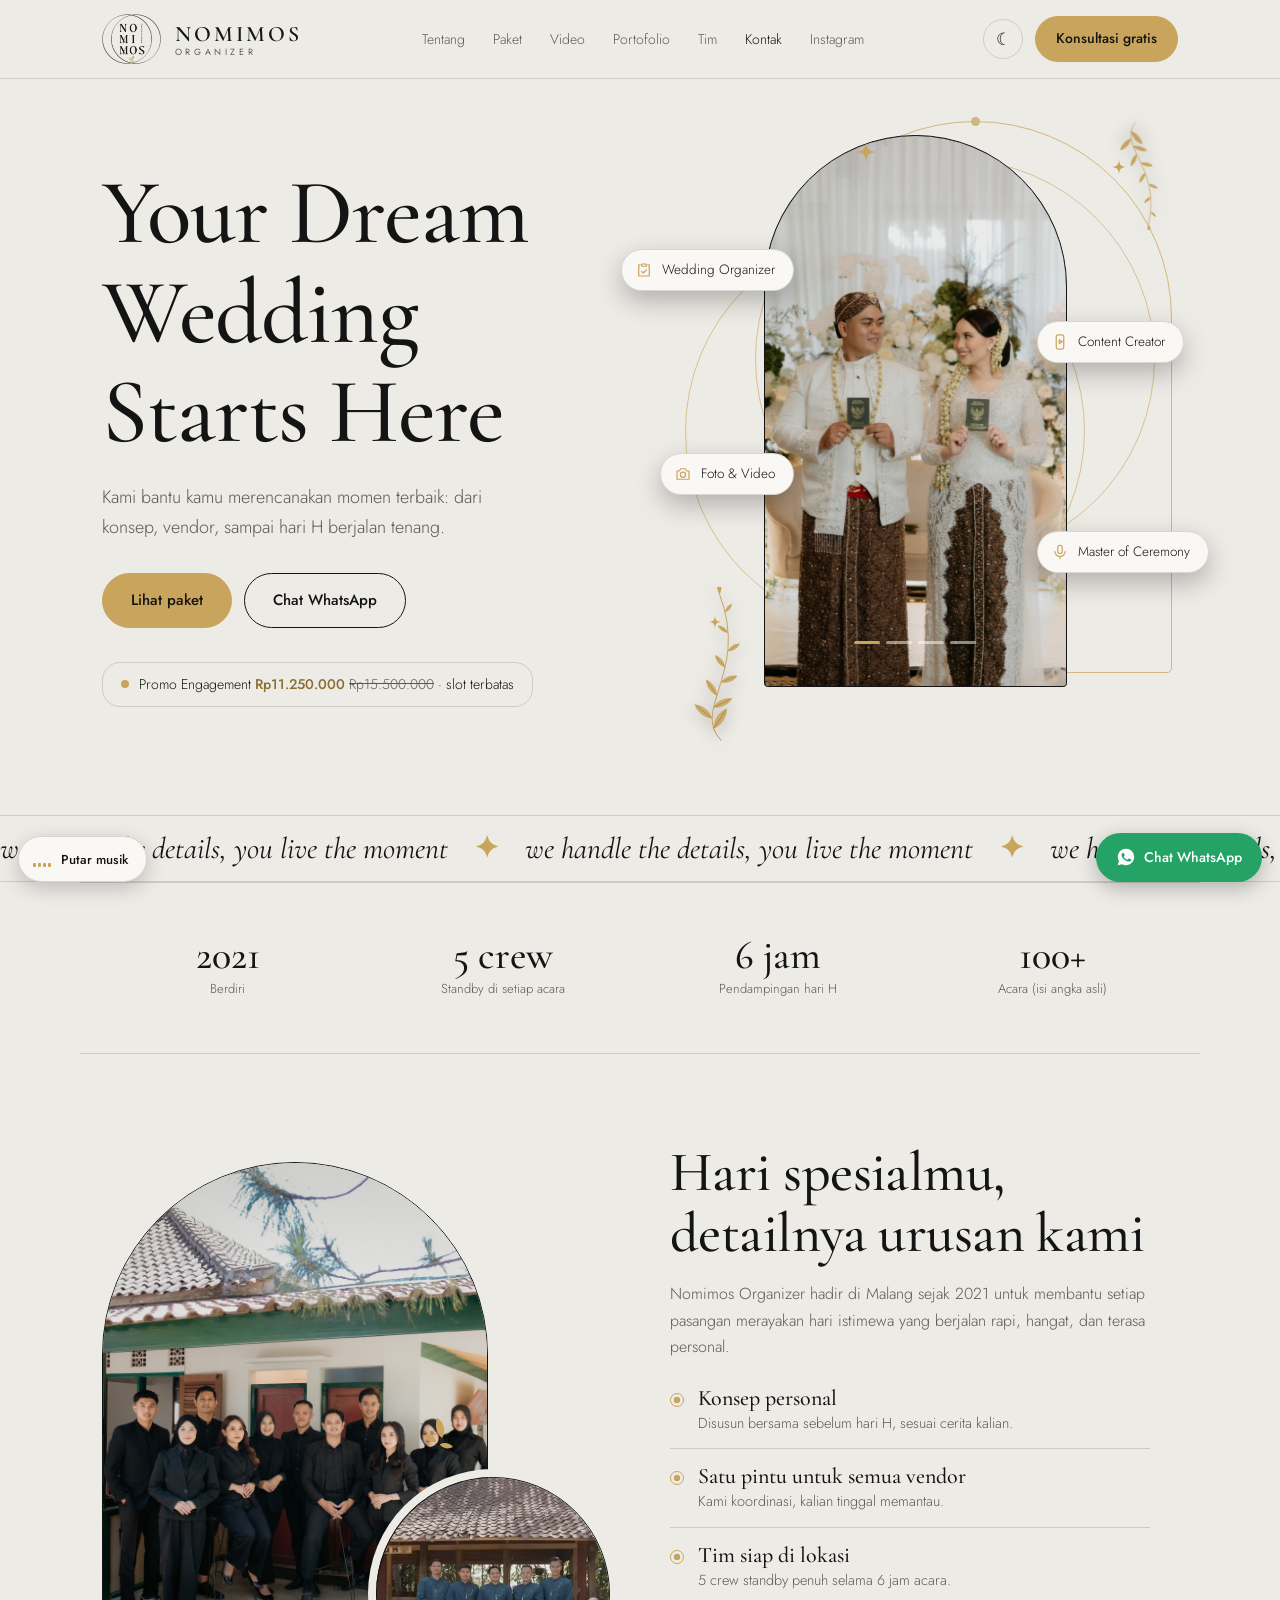
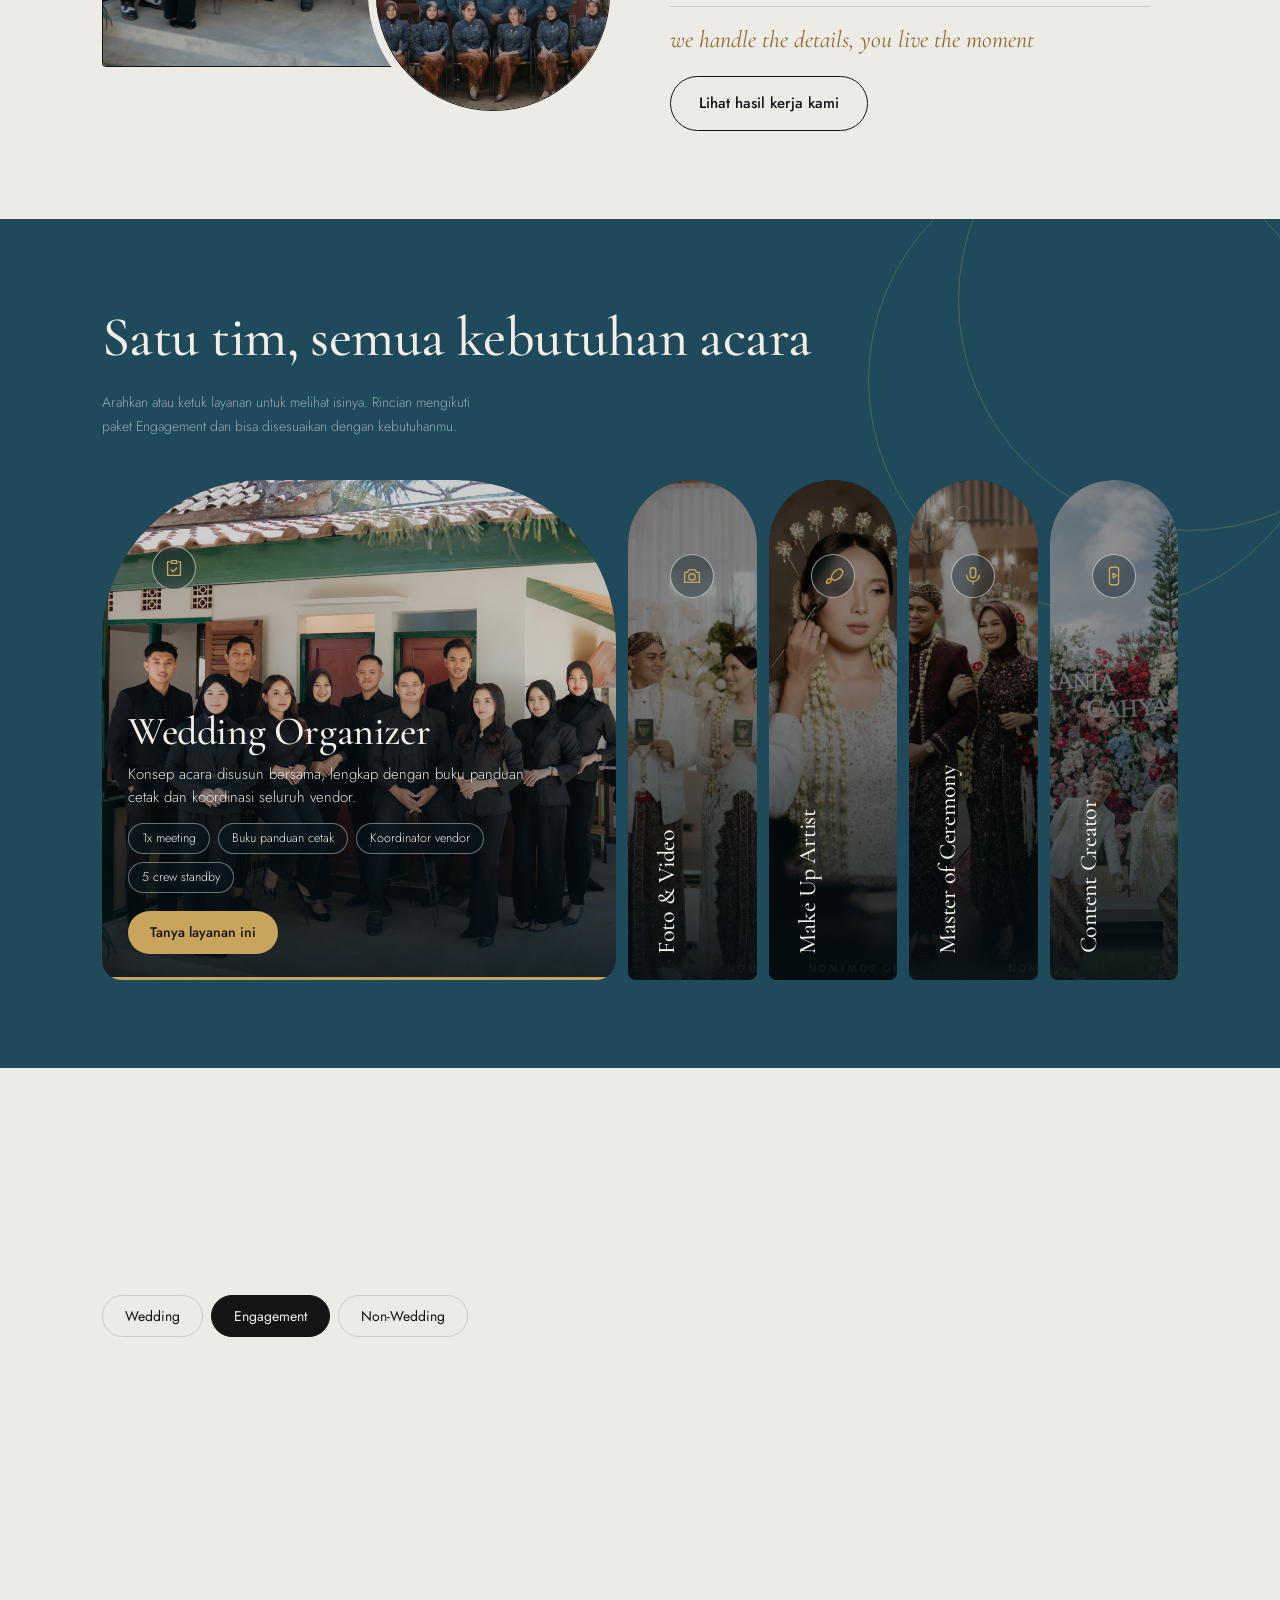
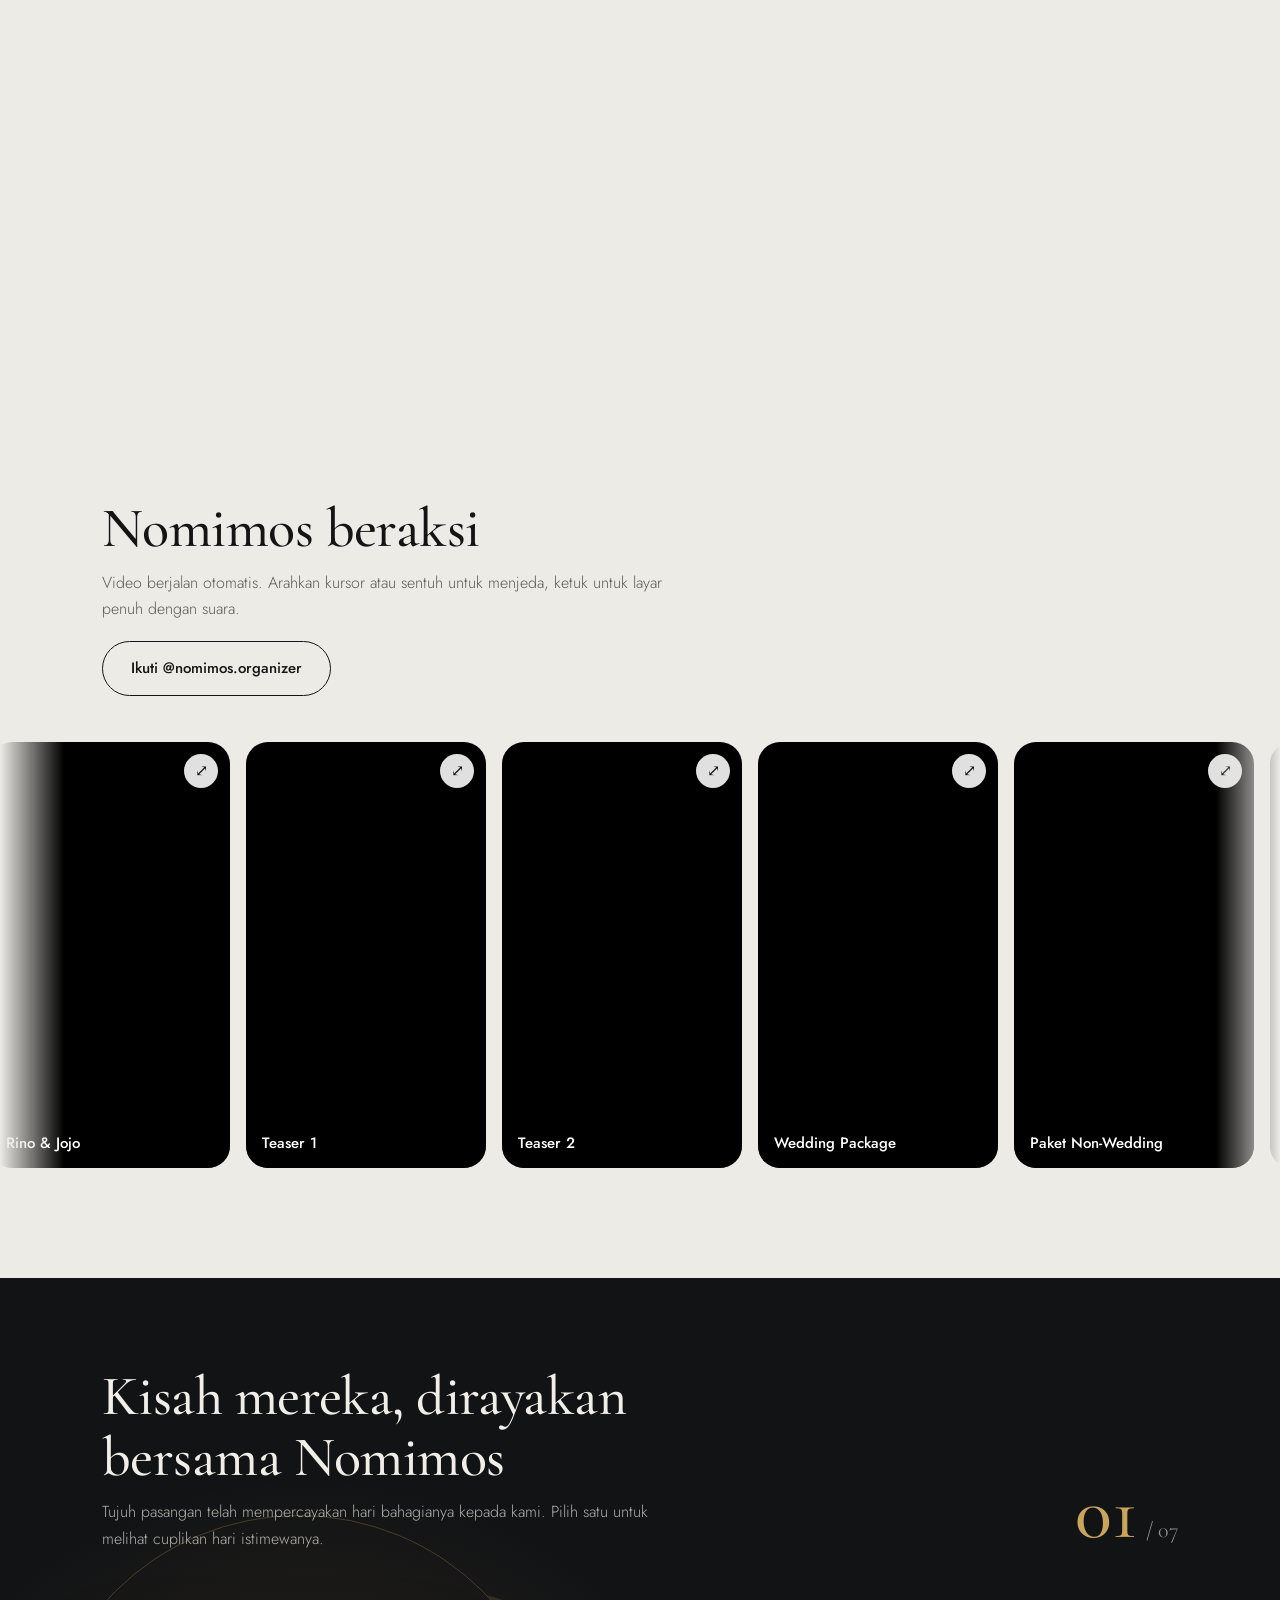
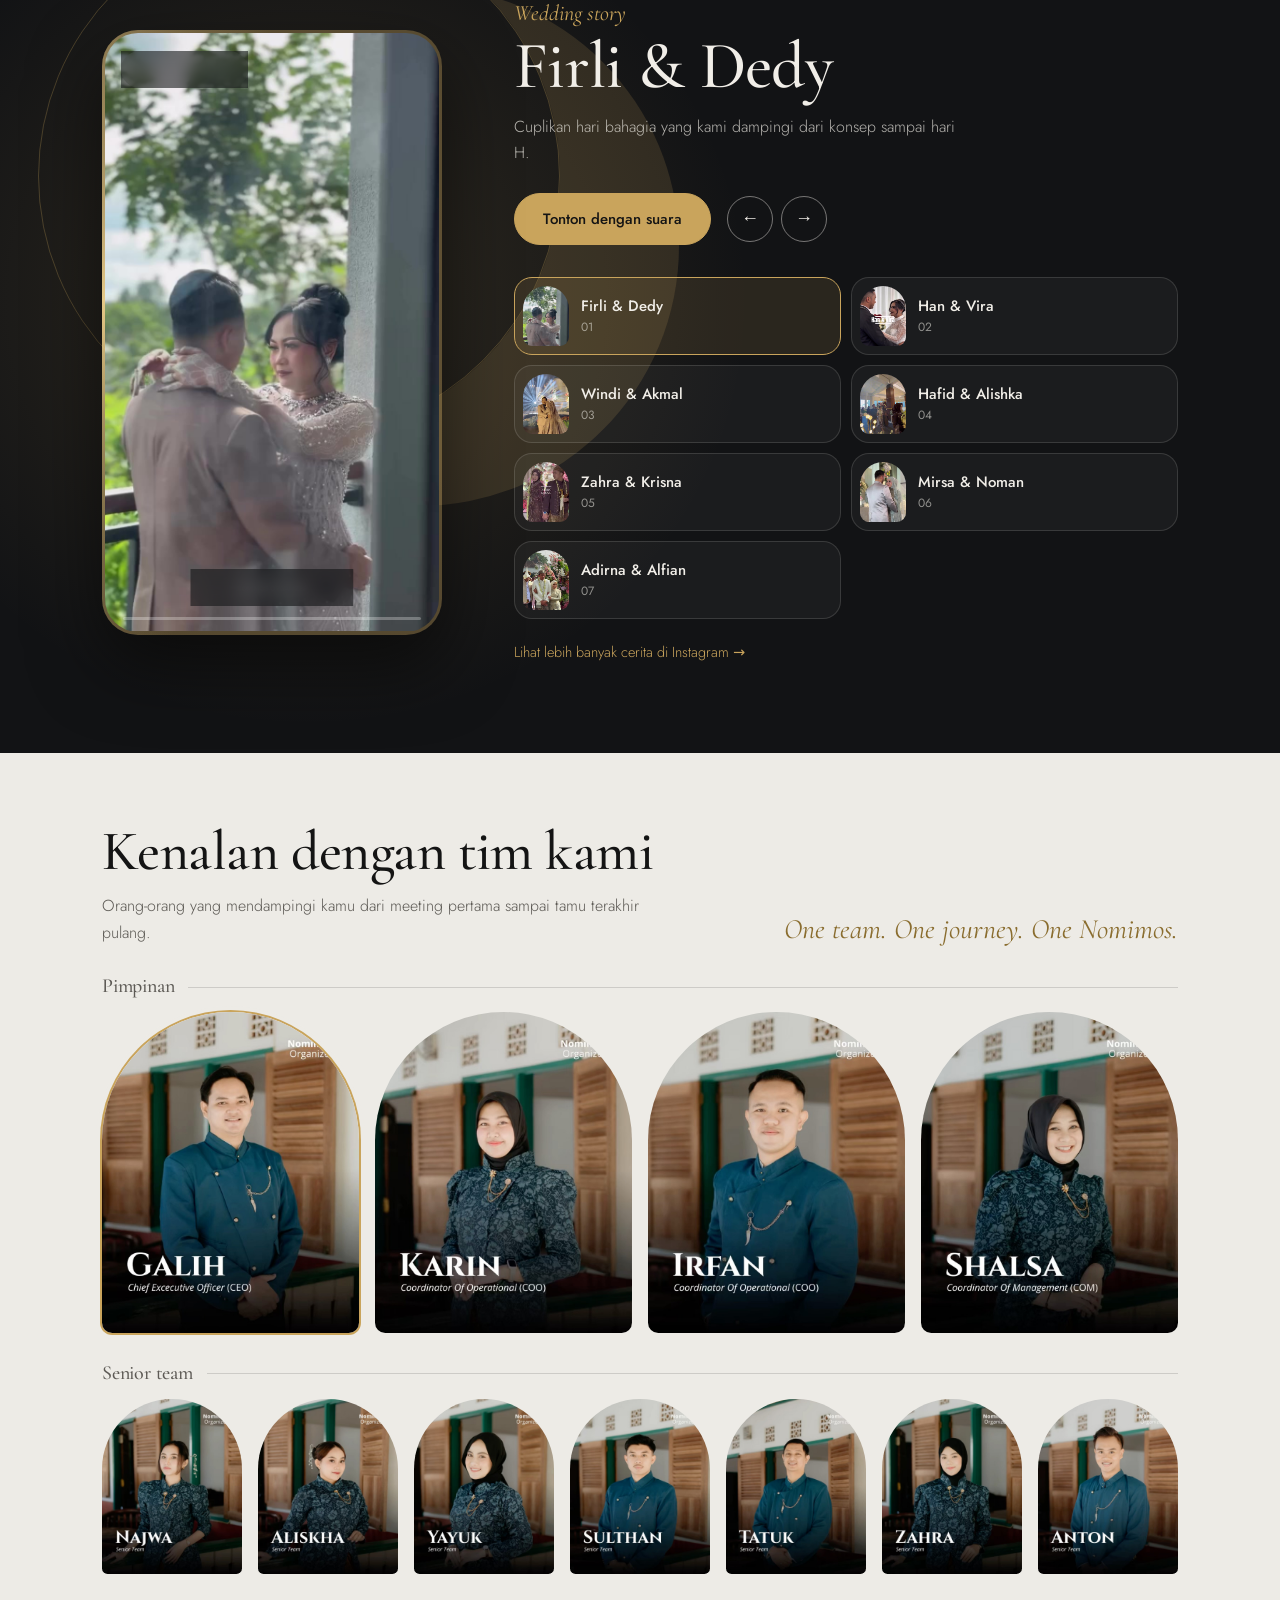
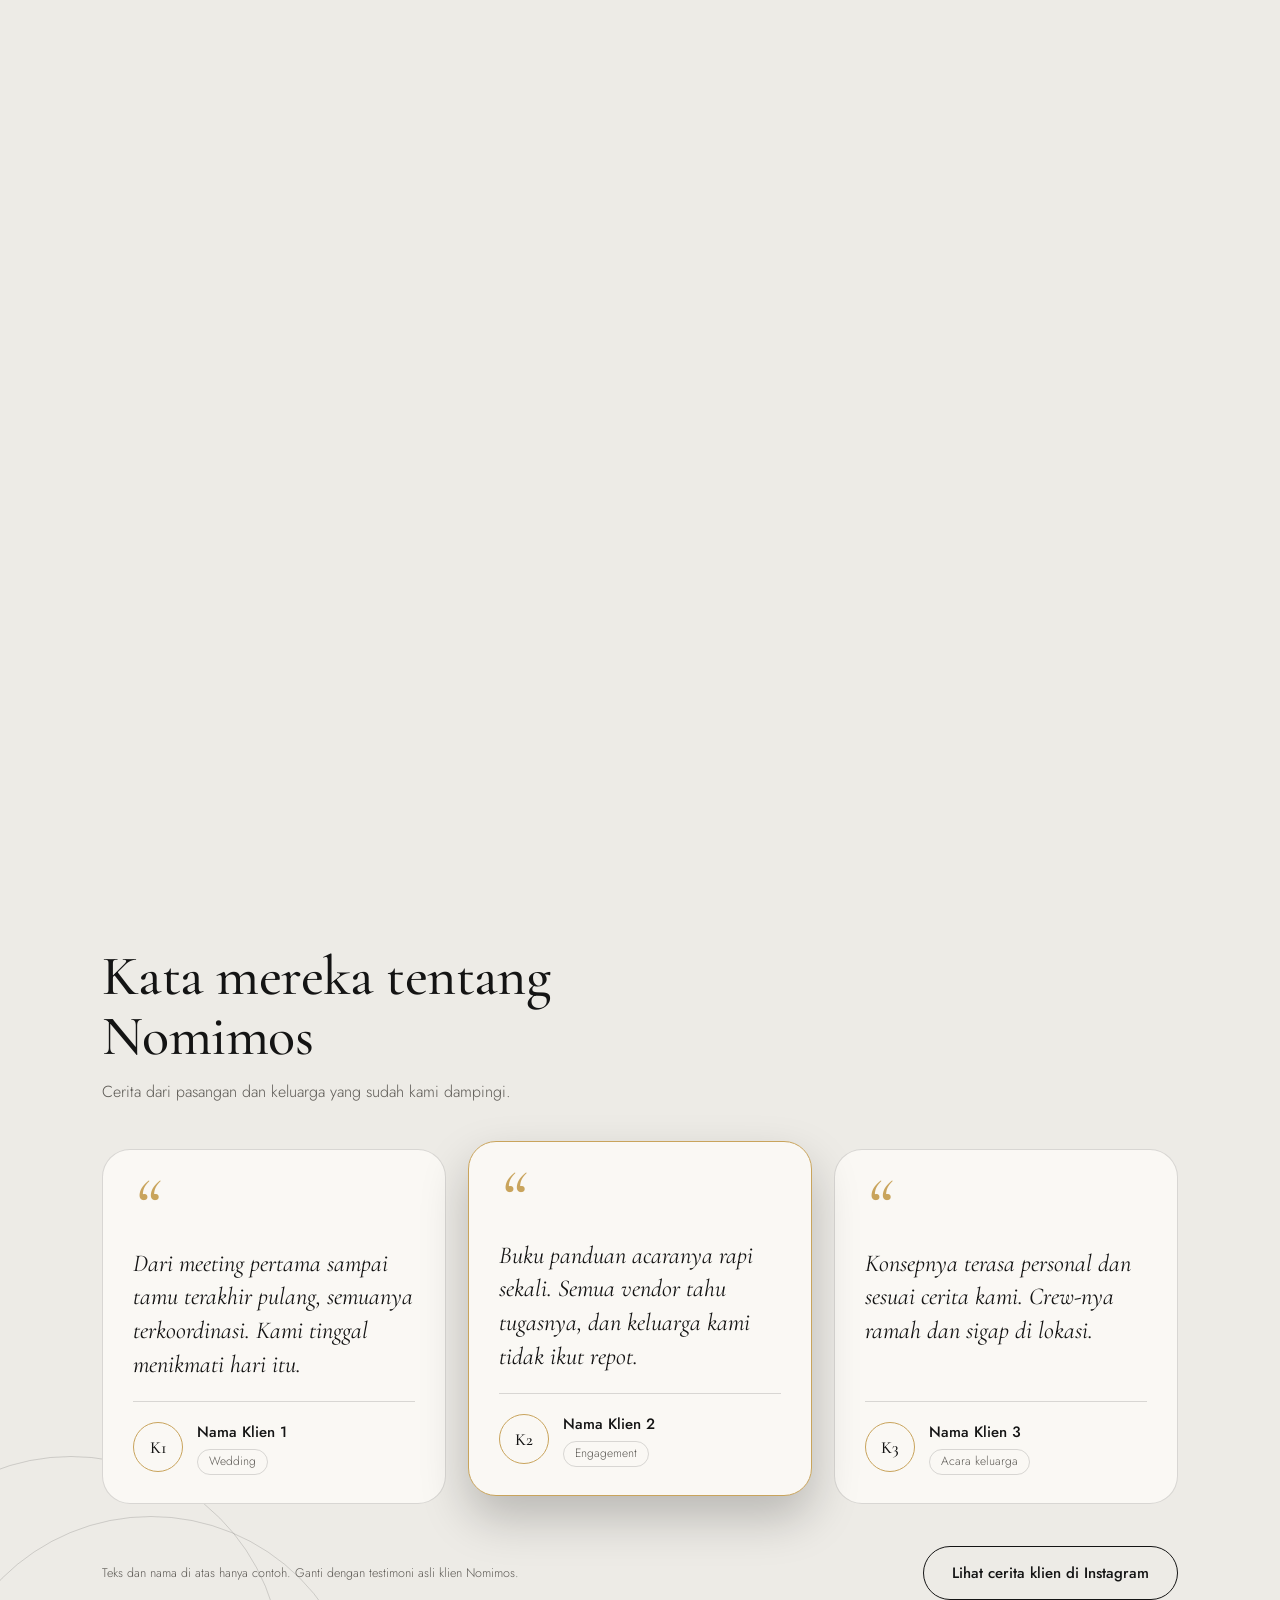
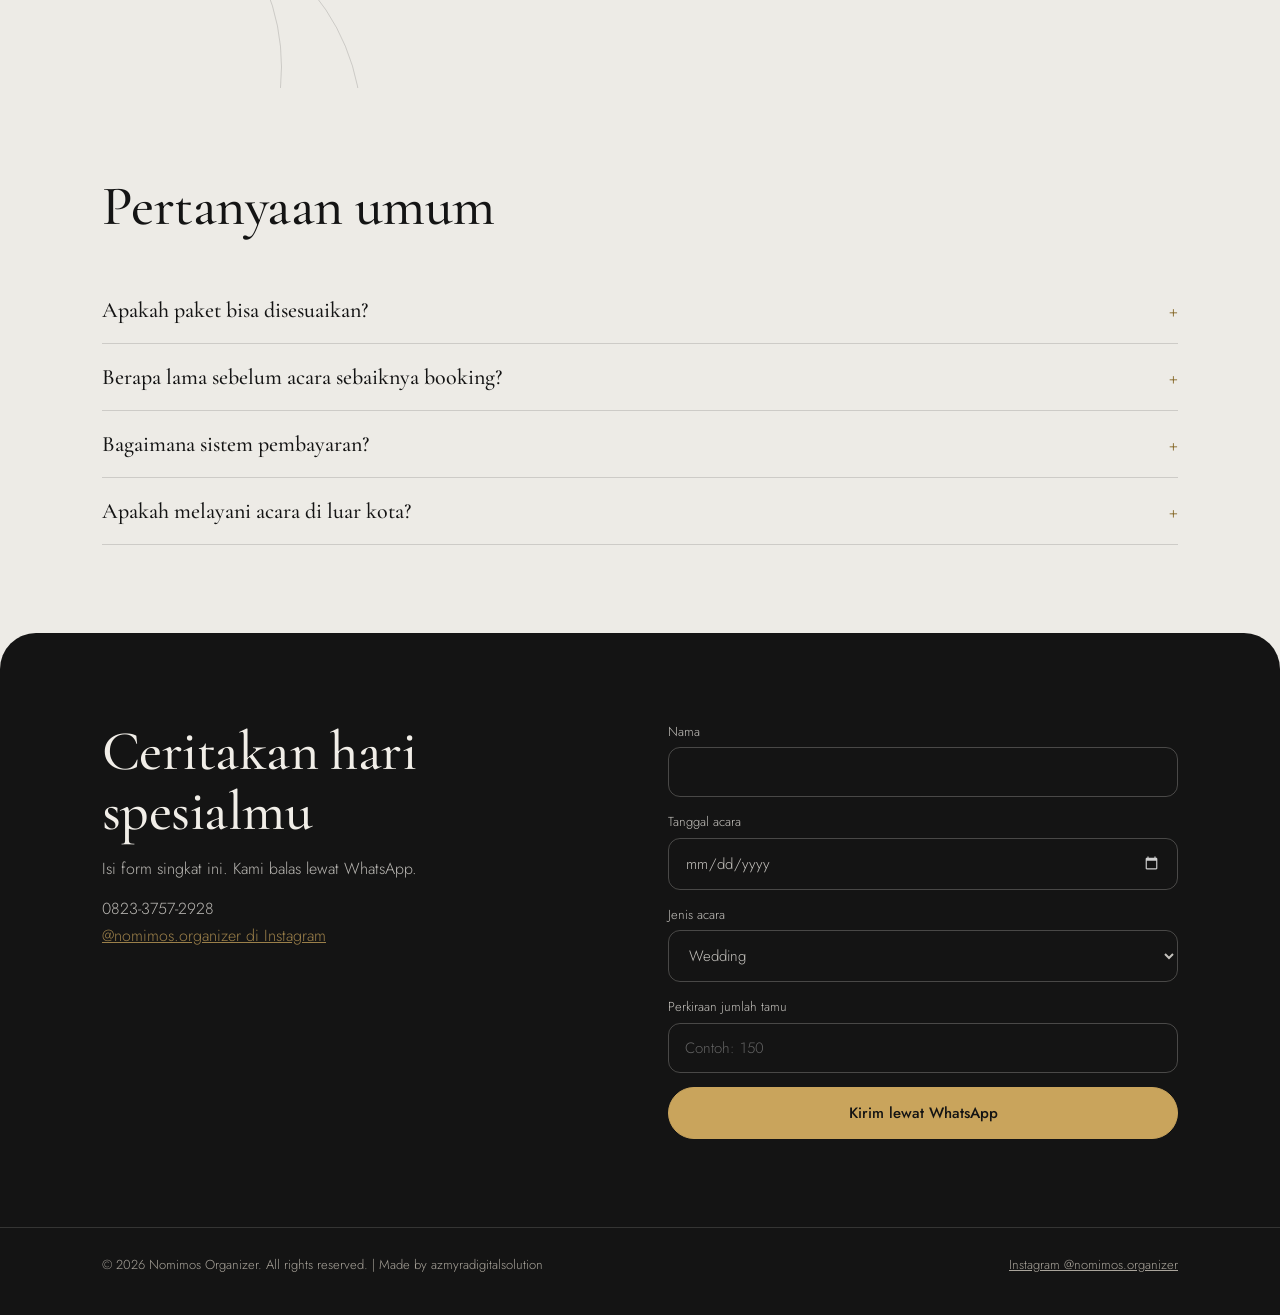
==== index.html @ c2bbdf24 "Ganti section Rino & Jojo dengan kumpulan video 7 pasangan klien" ====
<!DOCTYPE html>
<html lang="id">
<head>
  <meta charset="utf-8">
  <meta name="viewport" content="width=device-width, initial-scale=1, viewport-fit=cover">

  <!-- SEO dasar: ganti deskripsi & domain sesuai kebutuhan -->
  <title>Nomimos Organizer | Wedding Organizer Malang</title>
  <meta name="description" content="Nomimos Organizer, wedding organizer di Malang. Konsep personal, koordinasi vendor, foto &amp; video, MUA, MC, dan content creator untuk wedding, engagement, dan acara keluarga.">
  <meta name="theme-color" content="#141414">
  <!-- <link rel="canonical" href="https://DOMAIN-ANDA.com/"> -->

  <!-- Open Graph (pratinjau saat link dibagikan). Ganti URL gambar dengan alamat penuh setelah domain aktif. -->
  <meta property="og:type" content="website">
  <meta property="og:title" content="Nomimos Organizer | Your Dream Wedding Starts Here">
  <meta property="og:description" content="Wedding organizer di Malang: konsep personal, vendor terkoordinasi, hari H berjalan tenang.">
  <meta property="og:image" content="assets/images/hero/hero-1.jpg">
  <meta name="twitter:card" content="summary_large_image">

  <!-- Ikon -->
  <link rel="icon" type="image/png" sizes="48x48" href="assets/images/logo/favicon-48.png">
  <link rel="apple-touch-icon" href="assets/images/logo/apple-touch-icon.png">

  <!-- Font Google (Cormorant Garamond untuk judul, Jost untuk teks) -->
  <link rel="preconnect" href="https://fonts.googleapis.com">
  <link rel="preconnect" href="https://fonts.gstatic.com" crossorigin>
  <link href="https://fonts.googleapis.com/css2?family=Cormorant+Garamond:ital,wght@0,400;0,500;0,600;1,400&family=Jost:wght@300;400;500&display=swap" rel="stylesheet">

  <!-- Terapkan tema tersimpan sebelum halaman tampil (mencegah kedipan) -->
  <script>try{var t=localStorage.getItem('ntheme');if(t)document.documentElement.dataset.theme=t}catch(e){}</script>

  <!-- CSS: urutan penting (dasar -> komponen -> utilitas) -->
  <link rel="stylesheet" href="css/base.css">
  <link rel="stylesheet" href="css/animations.css">
  <link rel="stylesheet" href="css/nav.css">
  <link rel="stylesheet" href="css/hero.css">
  <link rel="stylesheet" href="css/marquee-stats.css">
  <link rel="stylesheet" href="css/about.css">
  <link rel="stylesheet" href="css/services.css">
  <link rel="stylesheet" href="css/packages.css">
  <link rel="stylesheet" href="css/media.css">
  <link rel="stylesheet" href="css/stories.css">
  <link rel="stylesheet" href="css/team.css">
  <link rel="stylesheet" href="css/process.css">
  <link rel="stylesheet" href="css/testimonials.css">
  <link rel="stylesheet" href="css/faq-contact.css">
  <link rel="stylesheet" href="css/footer.css">
  <link rel="stylesheet" href="css/widgets.css">
  <link rel="stylesheet" href="css/utilities.css">
</head>
<body>
  <!-- Garis progres scroll (diatur oleh js/nav.js) -->
  <div id="pg"></div>
  <!-- NAVBAR — logo, menu, tombol tema, tombol konsultasi.
       Menu aktif otomatis mengikuti bagian yang dilihat (js/nav.js). -->
  <nav>
    <div class="w">
      <a class="logo" href="#top" aria-label="Nomimos Organizer, kembali ke atas"><span class="lm"><img class="lg-l" src="assets/images/logo/logo-ink.png" alt=""><img class="lg-d" src="assets/images/logo/logo-cream.png" alt=""></span><span class="lt">NOMIMOS<small>ORGANIZER</small></span></a>
      <ul id="menu">
        <li><a href="#tentang">Tentang</a></li>
        <li><a href="#paket">Paket</a></li>
        <li><a href="#reels">Video</a></li>
        <li><a href="#cerita">Portofolio</a></li>
        <li><a href="#tim">Tim</a></li>
        <li><a href="#kontak">Kontak</a></li>
        <li><a href="https://www.instagram.com/nomimos.organizer/" target="_blank" rel="noopener">Instagram</a></li>
        <!-- Tombol konsultasi di dalam menu (hanya tampil di HP) -->
        <li class="menu-cta"><a class="btn g" href="#kontak">Konsultasi gratis</a></li>
      </ul>
      <div class="nr"><button class="tg" id="tg" type="button" aria-label="Ganti tema">☾</button><a class="btn g" href="#kontak" style="padding:10px 20px;font-size:14px">Konsultasi gratis</a><!-- Tombol menu (hamburger): tampil di tablet & HP --><button class="burger" id="burger" type="button" aria-label="Buka menu" aria-expanded="false" aria-controls="menu"><span></span><span></span><span></span></button></div>
    </div>
  </nav>
  <!-- HERO — judul, tombol aksi, promo, dan foto slideshow.
       Ganti foto: edit 4 <img> di .arch2 (folder assets/images/hero/). -->
  <header class="hero" id="top">
    <div class="w">
      <div>
        <h1 id="h1" aria-label="Your Dream Wedding Starts Here">Your Dream Wedding Starts Here</h1>
        <p class="lead">Kami bantu kamu merencanakan momen terbaik: dari konsep, vendor, sampai hari H berjalan tenang.</p>
        <div class="cta"><a class="btn g" href="#paket">Lihat paket</a><a class="btn" href="https://wa.me/6282337572928" target="_blank" rel="noopener">Chat WhatsApp</a></div>
        <p class="promo"><span class="dot"></span><span>Promo Engagement <b>Rp11.250.000</b> <s>Rp15.500.000</s> · slot terbatas</span></p>
      </div>
      <!-- Visual hero: bingkai foto lengkung + ornamen emas (ranting & bintang) -->
      <div class="rings">
        <span class="orb o1"></span>
        <span class="orb o2"></span>
        <span class="aro"></span>
        <div class="arch2 pa">
          <img src="assets/images/hero/hero-1.jpg" alt="Pasangan pengantin Jawa menunjukkan buku nikah" style="object-position:50% 40%" class="on">
          <img src="assets/images/hero/hero-2.jpg" alt="Pasangan pengantin di depan dekorasi bunga warna-warni" style="object-position:50% 50%">
          <img src="assets/images/hero/hero-3.jpg" alt="Pasangan pengantin berkebaya putih di taman" style="object-position:50% 45%">
          <img src="assets/images/hero/hero-4.jpg" alt="Pengantin berjalan masuk menyapa tamu" style="object-position:50% 45%">
          <div class="hdots" aria-label="Pilih foto"><button type="button" aria-label="Foto 1"></button><button type="button" aria-label="Foto 2"></button><button type="button" aria-label="Foto 3"></button><button type="button" aria-label="Foto 4"></button></div>
        </div>
        <div class="spr s1 pc"><svg viewBox="0 0 120 224" fill="none" aria-hidden="true"><path d="M60 214C18 170 100 120 58 10" stroke="currentColor" stroke-width="1.4" stroke-linecap="round"></path><g transform="translate(49.8 197.8) rotate(-56.9) scale(1.00)"><path d="M0 0C9 -7 24 -7 34 0C24 7 9 7 0 0Z" fill="currentColor" fill-opacity=".88"></path><path d="M0 0L30 0" stroke="#141414" stroke-opacity=".35" stroke-width=".8"></path></g><g transform="translate(47.6 183.5) rotate(-141.4) scale(0.93)"><path d="M0 0C9 -7 24 -7 34 0C24 7 9 7 0 0Z" fill="currentColor" fill-opacity=".88"></path><path d="M0 0L30 0" stroke="#141414" stroke-opacity=".35" stroke-width=".8"></path></g><g transform="translate(49.6 168.1) rotate(-25.4) scale(0.86)"><path d="M0 0C9 -7 24 -7 34 0C24 7 9 7 0 0Z" fill="currentColor" fill-opacity=".88"></path><path d="M0 0L30 0" stroke="#141414" stroke-opacity=".35" stroke-width=".8"></path></g><g transform="translate(54.3 151.4) rotate(-124.5) scale(0.79)"><path d="M0 0C9 -7 24 -7 34 0C24 7 9 7 0 0Z" fill="currentColor" fill-opacity=".88"></path><path d="M0 0L30 0" stroke="#141414" stroke-opacity=".35" stroke-width=".8"></path></g><g transform="translate(60.2 132.9) rotate(-20.9) scale(0.72)"><path d="M0 0C9 -7 24 -7 34 0C24 7 9 7 0 0Z" fill="currentColor" fill-opacity=".88"></path><path d="M0 0L30 0" stroke="#141414" stroke-opacity=".35" stroke-width=".8"></path></g><g transform="translate(65.8 112.4) rotate(-129.2) scale(0.66)"><path d="M0 0C9 -7 24 -7 34 0C24 7 9 7 0 0Z" fill="currentColor" fill-opacity=".88"></path><path d="M0 0L30 0" stroke="#141414" stroke-opacity=".35" stroke-width=".8"></path></g><g transform="translate(69.6 89.5) rotate(-32.3) scale(0.59)"><path d="M0 0C9 -7 24 -7 34 0C24 7 9 7 0 0Z" fill="currentColor" fill-opacity=".88"></path><path d="M0 0L30 0" stroke="#141414" stroke-opacity=".35" stroke-width=".8"></path></g><g transform="translate(70.1 63.9) rotate(-145.4) scale(0.52)"><path d="M0 0C9 -7 24 -7 34 0C24 7 9 7 0 0Z" fill="currentColor" fill-opacity=".88"></path><path d="M0 0L30 0" stroke="#141414" stroke-opacity=".35" stroke-width=".8"></path></g><g transform="translate(65.8 35.3) rotate(-51.3) scale(0.45)"><path d="M0 0C9 -7 24 -7 34 0C24 7 9 7 0 0Z" fill="currentColor" fill-opacity=".88"></path><path d="M0 0L30 0" stroke="#141414" stroke-opacity=".35" stroke-width=".8"></path></g><g transform="translate(58.0 10.0) rotate(-92) scale(.55)"><path d="M0 0C9 -7 24 -7 34 0C24 7 9 7 0 0Z" fill="currentColor"></path></g></svg></div>
        <div class="spr s2 pc"><svg viewBox="0 0 120 224" fill="none" aria-hidden="true"><path d="M60 214C18 170 100 120 58 10" stroke="currentColor" stroke-width="1.4" stroke-linecap="round"></path><g transform="translate(49.8 197.8) rotate(-56.9) scale(1.00)"><path d="M0 0C9 -7 24 -7 34 0C24 7 9 7 0 0Z" fill="currentColor" fill-opacity=".88"></path><path d="M0 0L30 0" stroke="#141414" stroke-opacity=".35" stroke-width=".8"></path></g><g transform="translate(47.6 183.5) rotate(-141.4) scale(0.93)"><path d="M0 0C9 -7 24 -7 34 0C24 7 9 7 0 0Z" fill="currentColor" fill-opacity=".88"></path><path d="M0 0L30 0" stroke="#141414" stroke-opacity=".35" stroke-width=".8"></path></g><g transform="translate(49.6 168.1) rotate(-25.4) scale(0.86)"><path d="M0 0C9 -7 24 -7 34 0C24 7 9 7 0 0Z" fill="currentColor" fill-opacity=".88"></path><path d="M0 0L30 0" stroke="#141414" stroke-opacity=".35" stroke-width=".8"></path></g><g transform="translate(54.3 151.4) rotate(-124.5) scale(0.79)"><path d="M0 0C9 -7 24 -7 34 0C24 7 9 7 0 0Z" fill="currentColor" fill-opacity=".88"></path><path d="M0 0L30 0" stroke="#141414" stroke-opacity=".35" stroke-width=".8"></path></g><g transform="translate(60.2 132.9) rotate(-20.9) scale(0.72)"><path d="M0 0C9 -7 24 -7 34 0C24 7 9 7 0 0Z" fill="currentColor" fill-opacity=".88"></path><path d="M0 0L30 0" stroke="#141414" stroke-opacity=".35" stroke-width=".8"></path></g><g transform="translate(65.8 112.4) rotate(-129.2) scale(0.66)"><path d="M0 0C9 -7 24 -7 34 0C24 7 9 7 0 0Z" fill="currentColor" fill-opacity=".88"></path><path d="M0 0L30 0" stroke="#141414" stroke-opacity=".35" stroke-width=".8"></path></g><g transform="translate(69.6 89.5) rotate(-32.3) scale(0.59)"><path d="M0 0C9 -7 24 -7 34 0C24 7 9 7 0 0Z" fill="currentColor" fill-opacity=".88"></path><path d="M0 0L30 0" stroke="#141414" stroke-opacity=".35" stroke-width=".8"></path></g><g transform="translate(70.1 63.9) rotate(-145.4) scale(0.52)"><path d="M0 0C9 -7 24 -7 34 0C24 7 9 7 0 0Z" fill="currentColor" fill-opacity=".88"></path><path d="M0 0L30 0" stroke="#141414" stroke-opacity=".35" stroke-width=".8"></path></g><g transform="translate(65.8 35.3) rotate(-51.3) scale(0.45)"><path d="M0 0C9 -7 24 -7 34 0C24 7 9 7 0 0Z" fill="currentColor" fill-opacity=".88"></path><path d="M0 0L30 0" stroke="#141414" stroke-opacity=".35" stroke-width=".8"></path></g><g transform="translate(58.0 10.0) rotate(-92) scale(.55)"><path d="M0 0C9 -7 24 -7 34 0C24 7 9 7 0 0Z" fill="currentColor"></path></g></svg></div>
        <!-- Badge layanan (klik membuka panel layanan terkait lewat data-s) -->
        <div class="hbs"><a class="hb" href="#layanan" data-s="0"><svg viewBox="0 0 24 24" fill="none" stroke="currentColor" stroke-width="1.6" stroke-linecap="round" stroke-linejoin="round" aria-hidden="true"><path d="M9 4h6v3H9z"></path><path d="M7 5H5v15h14V5h-2"></path><path d="M9 14l2 2 4-4"></path></svg>Wedding Organizer</a><a class="hb" href="#layanan" data-s="1"><svg viewBox="0 0 24 24" fill="none" stroke="currentColor" stroke-width="1.6" stroke-linecap="round" stroke-linejoin="round" aria-hidden="true"><path d="M4 8h3l2-3h6l2 3h3v11H4z"></path><circle cx="12" cy="13" r="3.5"></circle></svg>Foto & Video</a><a class="hb" href="#layanan" data-s="3"><svg viewBox="0 0 24 24" fill="none" stroke="currentColor" stroke-width="1.6" stroke-linecap="round" stroke-linejoin="round" aria-hidden="true"><rect x="9" y="3" width="6" height="11" rx="3"></rect><path d="M5 11a7 7 0 0014 0M12 18v3"></path></svg>Master of Ceremony</a><a class="hb" href="#layanan" data-s="4"><svg viewBox="0 0 24 24" fill="none" stroke="currentColor" stroke-width="1.6" stroke-linecap="round" stroke-linejoin="round" aria-hidden="true"><rect x="7" y="2.5" width="10" height="19" rx="2.5"></rect><path d="M11 9l4 2.5-4 2.5z"></path></svg>Content Creator</a></div>
        <span class="stw w1"><svg class="st" viewBox="-10 -10 20 20" aria-hidden="true"><path d="M0 -9C1 -2 2 -1 9 0C2 1 1 2 0 9C-1 2 -2 1 -9 0C-2 -1 -1 -2 0 -9Z" fill="currentColor"></path></svg></span>
        <span class="stw w2"><svg class="st" viewBox="-10 -10 20 20" aria-hidden="true"><path d="M0 -9C1 -2 2 -1 9 0C2 1 1 2 0 9C-1 2 -2 1 -9 0C-2 -1 -1 -2 0 -9Z" fill="currentColor"></path></svg></span>
        <span class="stw w3"><svg class="st" viewBox="-10 -10 20 20" aria-hidden="true"><path d="M0 -9C1 -2 2 -1 9 0C2 1 1 2 0 9C-1 2 -2 1 -9 0C-2 -1 -1 -2 0 -9Z" fill="currentColor"></path></svg></span>
      </div>
    </div>
  </header>
  <!-- PITA TEKS BERJALAN (dekoratif, disembunyikan dari pembaca layar) -->
  <div class="mq" aria-hidden="true">
    <div class="mt"><span>we handle the details, you live the moment</span><b>✦</b><span>we handle the details, you live the moment</span><b>✦</b><span>we handle the details, you live the moment</span><b>✦</b><span>we handle the details, you live the moment</span><b>✦</b><span>we handle the details, you live the moment</span><b>✦</b><span>we handle the details, you live the moment</span><b>✦</b><span>we handle the details, you live the moment</span><b>✦</b><span>we handle the details, you live the moment</span><b>✦</b></div>
  </div>
  <!-- STATISTIK — angka dengan data-n akan menghitung naik. Ganti angka asli di sini. -->
  <div class="stats">
    <div class="w">
      <div><b>2021</b><span>Berdiri</span></div>
      <div><b><i data-n="5">5</i> crew</b><span>Standby di setiap acara</span></div>
      <div><b><i data-n="6">6</i> jam</b><span>Pendampingan hari H</span></div>
      <div><b><i data-n="100">100</i>+</b><span>Acara (isi angka asli)</span></div>
    </div>
  </div>
  <!-- TENTANG KAMI — foto tim + keunggulan -->
  <section class="about" id="tentang">
    <div class="w">
      <div class="abt">
        <div class="arch"><img src="assets/images/team/tim-hitam.jpg" alt="Tim Nomimos Organizer berfoto bersama" style="object-position:50% 85%"></div>
        <div class="rg"><img src="assets/images/team/tim-batik.png" alt="Tim Nomimos Organizer berbaju batik biru di depan bangunan kayu" style="object-position:50% 55%"></div>
        <svg class="lf" viewBox="0 0 60 60" fill="currentColor" aria-hidden="true"><path d="M30 4c10 6 14 18 8 30-8-4-12-16-8-30zM12 30c8-2 15 2 17 10-8 2-15-2-17-10zM34 44c8-4 15-2 20 4-8 4-16 2-20-4z"></path></svg>
      </div>
      <div>
        <h2>Hari spesialmu, detailnya urusan kami</h2>
        <p style="margin-top:18px">Nomimos Organizer hadir di Malang sejak 2021 untuk membantu setiap pasangan merayakan hari istimewa yang berjalan rapi, hangat, dan terasa personal.</p>
        <ul class="vals">
          <li><b>Konsep personal</b><span>Disusun bersama sebelum hari H, sesuai cerita kalian.</span></li>
          <li><b>Satu pintu untuk semua vendor</b><span>Kami koordinasi, kalian tinggal memantau.</span></li>
          <li><b>Tim siap di lokasi</b><span>5 crew standby penuh selama 6 jam acara.</span></li>
        </ul>
        <p class="tag">we handle the details, you live the moment</p>
        <a class="btn" href="#cerita" style="margin-top:22px">Lihat hasil kerja kami</a>
      </div>
    </div>
  </section>
  <!-- LAYANAN — 5 panel foto yang melebar (js/services.js).
       Tiap panel: foto, ikon, deskripsi, label isi, tombol WhatsApp. -->
  <section class="svc" id="layanan">
    <div class="w">
      <div class="svh">
        <h2>Satu tim, semua kebutuhan acara</h2>
        <p class="svs">Arahkan atau ketuk layanan untuk melihat isinya. Rincian mengikuti paket Engagement dan bisa disesuaikan dengan kebutuhanmu.</p>
      </div>
      <div class="sv2 cy">
        <div class="pn on" role="button" tabindex="0" aria-expanded="true">
          <img src="assets/images/team/tim-lengkap.jpg" alt="" loading="lazy" style="object-position:50% 88%">
          <span class="pni"><svg viewBox="0 0 24 24" fill="none" stroke="currentColor" stroke-width="1.5" stroke-linecap="round" stroke-linejoin="round" aria-hidden="true"><path d="M9 4h6v3H9z"></path><path d="M7 5H5v15h14V5h-2"></path><path d="M9 14l2 2 4-4"></path></svg></span>
          <div class="pnc">
            <h3>Wedding Organizer</h3>
            <p>Konsep acara disusun bersama, lengkap dengan buku panduan cetak dan koordinasi seluruh vendor.</p>
            <ul class="chp">
              <li>1x meeting</li>
              <li>Buku panduan cetak</li>
              <li>Koordinator vendor</li>
              <li>5 crew standby</li>
            </ul>
            <div class="pw"><a class="pcta" href="https://wa.me/6282337572928?text=Halo%20Nomimos%2C%20saya%20ingin%20bertanya%20tentang%20layanan%20Wedding%20Organizer" target="_blank" rel="noopener">Tanya layanan ini</a></div>
          </div>
          <i class="pr"></i>
        </div>
        <div class="pn" role="button" tabindex="0" aria-expanded="false">
          <img src="assets/images/hero/hero-1.jpg" alt="" loading="lazy" style="object-position:50% 40%">
          <span class="pni"><svg viewBox="0 0 24 24" fill="none" stroke="currentColor" stroke-width="1.5" stroke-linecap="round" stroke-linejoin="round" aria-hidden="true"><path d="M4 8h3l2-3h6l2 3h3v11H4z"></path><circle cx="12" cy="13" r="3.5"></circle></svg></span>
          <div class="pnc">
            <h3>Foto & Video</h3>
            <p>Setiap momen diabadikan dalam foto dan video yang siap dibagikan.</p>
            <ul class="chp">
              <li>2 fotografer</li>
              <li>100 foto edit</li>
              <li>Video sinematik 3 menit</li>
              <li>Reels 15-30 detik</li>
            </ul>
            <div class="pw"><a class="pcta" href="https://wa.me/6282337572928?text=Halo%20Nomimos%2C%20saya%20ingin%20bertanya%20tentang%20layanan%20Foto%20%26%20Video" target="_blank" rel="noopener">Tanya layanan ini</a></div>
          </div>
          <i class="pr"></i>
        </div>
        <div class="pn" role="button" tabindex="0" aria-expanded="false">
          <img src="assets/images/services/makeup-artist.jpg" alt="" loading="lazy" style="object-position:72% 22%">
          <span class="pni"><svg viewBox="0 0 24 24" fill="none" stroke="currentColor" stroke-width="1.5" stroke-linecap="round" stroke-linejoin="round" aria-hidden="true"><path d="M20 4c-5 1-9 5-10 10l3 3c5-1 9-5 10-10z"></path><path d="M9 15c-3 0-4 2-4 5 3 0 5-1 5-4"></path></svg></span>
          <div class="pnc">
            <h3>Make Up Artist</h3>
            <p>Tata rias pengantin yang rapi, natural, dan tahan sepanjang acara.</p>
            <ul class="chp">
              <li>1x MUA bride</li>
              <li>Rias sesuai konsep</li>
            </ul>
            <div class="pw"><a class="pcta" href="https://wa.me/6282337572928?text=Halo%20Nomimos%2C%20saya%20ingin%20bertanya%20tentang%20layanan%20Make%20Up%20Artist" target="_blank" rel="noopener">Tanya layanan ini</a></div>
          </div>
          <i class="pr"></i>
        </div>
        <div class="pn" role="button" tabindex="0" aria-expanded="false">
          <img src="assets/images/hero/hero-4.jpg" alt="" loading="lazy" style="object-position:50% 45%">
          <span class="pni"><svg viewBox="0 0 24 24" fill="none" stroke="currentColor" stroke-width="1.5" stroke-linecap="round" stroke-linejoin="round" aria-hidden="true"><rect x="9" y="3" width="6" height="11" rx="3"></rect><path d="M5 11a7 7 0 0014 0M12 18v3"></path></svg></span>
          <div class="pnc">
            <h3>Master of Ceremony</h3>
            <p>Pemandu acara yang menjaga alur dan suasana tetap hangat.</p>
            <ul class="chp">
              <li>MC 2 jam acara</li>
              <li>Alur acara terjaga</li>
            </ul>
            <div class="pw"><a class="pcta" href="https://wa.me/6282337572928?text=Halo%20Nomimos%2C%20saya%20ingin%20bertanya%20tentang%20layanan%20Master%20of%20Ceremony" target="_blank" rel="noopener">Tanya layanan ini</a></div>
          </div>
          <i class="pr"></i>
        </div>
        <div class="pn" role="button" tabindex="0" aria-expanded="false">
          <img src="assets/images/hero/hero-2.jpg" alt="" loading="lazy" style="object-position:50% 55%">
          <span class="pni"><svg viewBox="0 0 24 24" fill="none" stroke="currentColor" stroke-width="1.5" stroke-linecap="round" stroke-linejoin="round" aria-hidden="true"><rect x="7" y="2.5" width="10" height="19" rx="2.5"></rect><path d="M11 9l4 2.5-4 2.5z"></path></svg></span>
          <div class="pnc">
            <h3>Content Creator</h3>
            <p>Momen real time yang langsung bisa dinikmati keluarga dan tamu.</p>
            <ul class="chp">
              <li>Standby 6 jam</li>
              <li>7-10 story real time</li>
              <li>Recap 1 menit</li>
              <li>2 tren TikTok</li>
            </ul>
            <div class="pw"><a class="pcta" href="https://wa.me/6282337572928?text=Halo%20Nomimos%2C%20saya%20ingin%20bertanya%20tentang%20layanan%20Content%20Creator" target="_blank" rel="noopener">Tanya layanan ini</a></div>
          </div>
          <i class="pr"></i>
        </div>
      </div>
    </div>
  </section>
  <!-- PAKET -->
  <section id="paket">
    <div class="w">
      <div class="head">
        <h2>Pilih paket yang pas</h2>
        <p>Semua paket bisa disesuaikan. Ceritakan kebutuhanmu, kami susun penawarannya.</p>
      </div>
      <div class="tabs" role="tablist"><button role="tab" aria-selected="false" data-t="p1">Wedding</button><button role="tab" aria-selected="true" data-t="p2">Engagement</button><button role="tab" aria-selected="false" data-t="p3">Non-Wedding</button></div>
      <div class="pk" id="p1">
        <img src="assets/images/packages/paket-wedding.jpg" alt="Wedding Package, budaya Jawa">
        <div>
          <h3>Wedding Package</h3>
          <div class="price" style="font-size:30px">Hubungi kami untuk penawaran</div>
          <p class="note">Special price tersedia. Contoh: All in Wedding Package, Javanese Traditional Culture.</p>
          <ul>
            <li>Wedding organizer</li>
            <li>Photo & video</li>
            <li>Make up artist</li>
            <li>Master of ceremony</li>
            <li>Entertainment</li>
            <li>Wedding content creator</li>
          </ul>
          <a class="btn g" target="_blank" rel="noopener" href="https://wa.me/6282337572928?text=Halo%20Nomimos%2C%20saya%20tertarik%20dengan%20Wedding%20Package">Tanya paket ini</a>
        </div>
      </div>
      <div class="pk on" id="p2">
        <img src="assets/images/packages/paket-engagement.jpg" alt="Promo paket Engagement">
        <div>
          <h3>Engagement Package</h3>
          <div class="price"><s>Rp15.500.000</s>Rp11.250.000</div>
          <p class="note"><span class="save">Hemat Rp4.250.000</span> Harga promo, slot terbatas.</p>
          <ul>
            <li>5 crew, 1x meeting, standby 6 jam</li>
            <li>Penyusunan konsep acara</li>
            <li>Buku panduan dicetak</li>
            <li>Koordinator vendor</li>
            <li>2 fotografer, 100 foto edit</li>
            <li>Video sinematik hingga 3 menit</li>
            <li>Reels Instagram 15-30 detik</li>
            <li>1x MUA bride, MC 2 jam</li>
            <li>Content creator: 7-10 story, recap 1 menit</li>
            <li>Semua file di flashdisk dan drive</li>
          </ul>
          <a class="btn g" target="_blank" rel="noopener" href="https://wa.me/6282337572928?text=Halo%20Nomimos%2C%20saya%20tertarik%20dengan%20Engagement%20Package">Pilih paket ini</a>
        </div>
      </div>
      <div class="pk" id="p3">
        <img src="assets/images/packages/paket-non-wedding.jpg" alt="Engagement package">
        <div>
          <h3>Paket Non-Wedding</h3>
          <div class="price"><s>Rp19.500.000</s>Mulai Rp17.000.000</div>
          <p class="note"><span class="save">Hemat Rp2.500.000</span> dari harga normal</p>
          <p class="note" style="margin-top:8px">Cocok untuk:</p>
          <ul>
            <li>Birthday party</li>
            <li>Engagement</li>
            <li>Tingkeban</li>
            <li>Gender reveal party</li>
            <li>Anniversary party</li>
          </ul>
          <a class="btn g" target="_blank" rel="noopener" href="https://wa.me/6282337572928?text=Halo%20Nomimos%2C%20saya%20tertarik%20dengan%20Paket%20Non-Wedding">Pilih paket ini</a>
        </div>
      </div>
    </div>
  </section>
  <!-- VIDEO — carousel otomatis (js/reels.js); klik membuka lightbox (js/media.js).
       Tambah video: duplikat satu <button class="rl"> dan ubah data-video + src. -->
  <section id="reels">
    <div class="w">
      <div class="head">
        <h2>Nomimos beraksi</h2>
        <p>Video berjalan otomatis. Arahkan kursor atau sentuh untuk menjeda, ketuk untuk layar penuh dengan suara.</p>
        <a class="btn" style="margin-top:18px" href="https://www.instagram.com/nomimos.organizer/" target="_blank" rel="noopener">Ikuti @nomimos.organizer</a>
      </div>
    </div>
    <div class="reels"><button class="rl" aria-label="Putar video Rino & Jojo" data-video="assets/video/rino-jojo.mp4"><video src="assets/video/rino-jojo.mp4" loop="" muted="" playsinline="" preload="metadata"></video><span>Rino & Jojo</span></button><button class="rl" aria-label="Putar video Teaser 1" data-video="assets/video/teaser-1.mp4"><video src="assets/video/teaser-1.mp4" loop="" muted="" playsinline="" preload="metadata"></video><span>Teaser 1</span></button><button class="rl" aria-label="Putar video Teaser 2" data-video="assets/video/teaser-2.mp4"><video src="assets/video/teaser-2.mp4" loop="" muted="" playsinline="" preload="metadata"></video><span>Teaser 2</span></button><button class="rl" aria-label="Putar video Wedding Package" data-video="assets/video/paket-wedding.mp4"><video src="assets/video/paket-wedding.mp4" loop="" muted="" playsinline="" preload="metadata"></video><span>Wedding Package</span></button><button class="rl" aria-label="Putar video Paket Non-Wedding" data-video="assets/video/paket-non-wedding.mp4"><video src="assets/video/paket-non-wedding.mp4" loop="" muted="" playsinline="" preload="metadata"></video><span>Paket Non-Wedding</span></button><button class="rl" aria-label="Putar video Tim Nomimos" data-video="assets/video/tim-nomimos-1.mp4"><video src="assets/video/tim-nomimos-1.mp4" loop="" muted="" playsinline="" preload="metadata"></video><span>Tim Nomimos</span></button></div>
  </section>
  <!-- LIGHTBOX VIDEO (diisi lewat JavaScript) -->
  <div class="lb" id="lb" hidden role="dialog" aria-label="Pemutar video"><button class="x" aria-label="Tutup">×</button><video id="lbv" controls="" playsinline="" loop=""></video></div>
  <!-- KISAH PASANGAN — kumpulan video wedding klien (js/stories.js).
     Setiap pasangan = satu <li class="love-item"> dengan data-clip (file video), data-poster, data-names.
     Tambah pasangan: duplikat satu <li>, ganti 3 atribut itu dan teksnya, lalu ubah "/ 07" di .love-count. -->
  <section class="love" id="cerita">
    <div class="w">
      <div class="love-head">
        <div class="head">
          <h2>Kisah mereka, dirayakan bersama Nomimos</h2>
          <p>Tujuh pasangan telah mempercayakan hari bahagianya kepada kami. Pilih satu untuk melihat cuplikan hari istimewanya.</p>
        </div>
        <div class="love-count" aria-live="polite"><b id="loveNum">01</b><span>/ 07</span></div>
      </div>
      <div class="love-stage">
        <!-- Bingkai ponsel: video utama (satu video dimuat pada satu waktu) -->
        <div class="love-phone">
          <span class="love-ring" aria-hidden="true"></span>
          <div class="love-screen" id="lovePhone" role="button" tabindex="0" aria-label="Tonton video Firli dan Dedy dengan suara" data-video="assets/video/pasangan/firli-dedy.mp4">
            <video id="loveVideo" poster="assets/images/pasangan/firli-dedy.jpg" muted loop playsinline preload="none" aria-hidden="true"></video>
            <span class="love-badge"><svg viewBox="0 0 24 24" fill="currentColor" aria-hidden="true"><path d="M12 21s-7.5-4.6-9.6-9.2C.9 8.3 3 5 6.3 5c2 0 3.3 1 3.9 2.1h3.6C14.4 6 15.7 5 17.7 5 21 5 23.1 8.3 21.6 11.8 19.5 16.4 12 21 12 21z"/></svg>Wedding story</span>
            <span class="love-play"><svg viewBox="0 0 24 24" fill="currentColor" aria-hidden="true"><path d="M8 5v14l11-7z"/></svg>Tonton dengan suara</span>
            <i class="love-progress"><b></b></i>
          </div>
        </div>
        <div class="love-info">
          <p class="love-kicker">Wedding story</p>
          <h3 class="love-names" id="loveNames">Firli &amp; Dedy</h3>
          <p class="love-desc">Cuplikan hari bahagia yang kami dampingi dari konsep sampai hari H.</p>
          <div class="love-actions">
            <button class="btn g" id="loveWatch" type="button" data-video="assets/video/pasangan/firli-dedy.mp4">Tonton dengan suara</button>
            <div class="love-nav"><button id="lovePrev" type="button" aria-label="Pasangan sebelumnya">&larr;</button><button id="loveNext" type="button" aria-label="Pasangan berikutnya">&rarr;</button></div>
          </div>
          <ul class="love-list" id="loveList" aria-label="Daftar pasangan">
            <li><button type="button" class="love-item on" data-clip="assets/video/pasangan/firli-dedy.mp4" data-poster="assets/images/pasangan/firli-dedy.jpg" data-names="Firli &amp; Dedy" aria-current="true"><img src="assets/images/pasangan/firli-dedy.jpg" alt="" loading="lazy"><span><b>Firli &amp; Dedy</b><small>01</small></span></button></li>
            <li><button type="button" class="love-item" data-clip="assets/video/pasangan/han-vira.mp4" data-poster="assets/images/pasangan/han-vira.jpg" data-names="Han &amp; Vira" aria-current="false"><img src="assets/images/pasangan/han-vira.jpg" alt="" loading="lazy"><span><b>Han &amp; Vira</b><small>02</small></span></button></li>
            <li><button type="button" class="love-item" data-clip="assets/video/pasangan/windi-akmal.mp4" data-poster="assets/images/pasangan/windi-akmal.jpg" data-names="Windi &amp; Akmal" aria-current="false"><img src="assets/images/pasangan/windi-akmal.jpg" alt="" loading="lazy"><span><b>Windi &amp; Akmal</b><small>03</small></span></button></li>
            <li><button type="button" class="love-item" data-clip="assets/video/pasangan/hafid-alishka.mp4" data-poster="assets/images/pasangan/hafid-alishka.jpg" data-names="Hafid &amp; Alishka" aria-current="false"><img src="assets/images/pasangan/hafid-alishka.jpg" alt="" loading="lazy"><span><b>Hafid &amp; Alishka</b><small>04</small></span></button></li>
            <li><button type="button" class="love-item" data-clip="assets/video/pasangan/zahra-krisna.mp4" data-poster="assets/images/pasangan/zahra-krisna.jpg" data-names="Zahra &amp; Krisna" aria-current="false"><img src="assets/images/pasangan/zahra-krisna.jpg" alt="" loading="lazy"><span><b>Zahra &amp; Krisna</b><small>05</small></span></button></li>
            <li><button type="button" class="love-item" data-clip="assets/video/pasangan/mirsa-noman.mp4" data-poster="assets/images/pasangan/mirsa-noman.jpg" data-names="Mirsa &amp; Noman" aria-current="false"><img src="assets/images/pasangan/mirsa-noman.jpg" alt="" loading="lazy"><span><b>Mirsa &amp; Noman</b><small>06</small></span></button></li>
            <li><button type="button" class="love-item" data-clip="assets/video/pasangan/adirna-alfian.mp4" data-poster="assets/images/pasangan/adirna-alfian.jpg" data-names="Adirna &amp; Alfian" aria-current="false"><img src="assets/images/pasangan/adirna-alfian.jpg" alt="" loading="lazy"><span><b>Adirna &amp; Alfian</b><small>07</small></span></button></li>
          </ul>
          <a class="love-ig" href="https://www.instagram.com/nomimos.organizer/" target="_blank" rel="noopener">Lihat lebih banyak cerita di Instagram &rarr;</a>
        </div>
      </div>
    </div>
  </section>
  <!-- TIM — urut jabatan: Pimpinan -> Senior team -> New generation.
       Foto nama & jabatan sudah menyatu di gambar; ganti file di assets/images/team/. -->
  <section class="team" id="tim">
    <div class="w">
      <div class="th">
        <div class="head">
          <h2>Kenalan dengan tim kami</h2>
          <p>Orang-orang yang mendampingi kamu dari meeting pertama sampai tamu terakhir pulang.</p>
        </div>
        <p class="tq2">One team. One journey. One Nomimos.</p>
      </div>
      <h3 class="lv">Pimpinan</h3>
      <div class="row r4l">
        <div class="card ceo" role="button" tabindex="0"><img src="assets/images/team/galih.jpg" alt="Galih, Chief Executive Officer" loading="lazy"></div>
        <div class="card" role="button" tabindex="0"><img src="assets/images/team/karin.jpg" alt="Karin, Coordinator of Operational" loading="lazy"></div>
        <div class="card" role="button" tabindex="0"><img src="assets/images/team/irfan.jpg" alt="Irfan, Coordinator of Operational" loading="lazy"></div>
        <div class="card" role="button" tabindex="0"><img src="assets/images/team/shalsa.jpg" alt="Shalsa, Coordinator of Management" loading="lazy"></div>
      </div>
      <h3 class="lv">Senior team</h3>
      <div class="row r7">
        <div class="card" role="button" tabindex="0"><img src="assets/images/team/najwa.jpg" alt="Najwa, Senior Team" loading="lazy"></div>
        <div class="card" role="button" tabindex="0"><img src="assets/images/team/aliskha.jpg" alt="Aliskha, Senior Team" loading="lazy"></div>
        <div class="card" role="button" tabindex="0"><img src="assets/images/team/yayuk.jpg" alt="Yayuk, Senior Team" loading="lazy"></div>
        <div class="card" role="button" tabindex="0"><img src="assets/images/team/sulthan.jpg" alt="Sulthan, Senior Team" loading="lazy"></div>
        <div class="card" role="button" tabindex="0"><img src="assets/images/team/tatuk.jpg" alt="Tatuk, Senior Team" loading="lazy"></div>
        <div class="card" role="button" tabindex="0"><img src="assets/images/team/zahra.jpg" alt="Zahra, Senior Team" loading="lazy"></div>
        <div class="card" role="button" tabindex="0"><img src="assets/images/team/anton.jpg" alt="Anton, Senior Team" loading="lazy"></div>
      </div>
      <h3 class="lv">New generation of Nomimos</h3>
      <div class="ng"><!-- Video bisa diklik: membuka lightbox dengan suara (js/media.js memakai atribut data-video) --><div class="ngv" data-video="assets/video/tim-nomimos-2.mp4" role="button" tabindex="0" aria-label="Putar video tim Nomimos dengan suara"><video src="assets/video/tim-nomimos-2.mp4" loop="" muted="" playsinline="" preload="metadata" aria-hidden="true"></video><span class="ngp"><svg viewBox="0 0 24 24" fill="currentColor" aria-hidden="true"><path d="M8 5v14l11-7z"/></svg>Putar dengan suara</span></div><img src="assets/images/team/tim-hitam.jpg" alt="Foto bersama tim Nomimos" loading="lazy"></div>
    </div>
  </section>
  <!-- CARA KERJA — 4 langkah pengerjaan (garis atas menyala saat terlihat) -->
  <section>
    <div class="w">
      <div class="head">
        <h2>Cara kerja kami</h2>
      </div>
      <ol class="steps" style="padding:0">
        <li>
          <h3>Konsultasi</h3>
          <p>Ceritakan tanggal, gaya acara, dan anggaranmu.</p>
        </li>
        <li>
          <h3>Meeting konsep</h3>
          <p>Kami susun konsep dan buku panduan acara.</p>
        </li>
        <li>
          <h3>Koordinasi vendor</h3>
          <p>Semua vendor kami atur, kamu tinggal memantau.</p>
        </li>
        <li>
          <h3>Hari H</h3>
          <p>Crew standby penuh sampai acara selesai.</p>
        </li>
      </ol>
    </div>
  </section>
  <!-- TESTIMONI — SAAT INI CONTOH. Ganti teks, nama, dan foto dengan testimoni asli (js/testimonials.js). -->
  <section class="tm" id="testimoni">
    <div class="w">
      <div class="tm-head">
        <div class="head"><h2>Kata mereka tentang Nomimos</h2><p>Cerita dari pasangan dan keluarga yang sudah kami dampingi.</p></div>
        <!-- Panah navigasi: tampil di tablet & HP saja (di desktop ketiga kartu terlihat sekaligus) -->
        <div class="tm-ctrl"><button id="tmPrev" type="button" aria-label="Testimoni sebelumnya">&larr;</button><button id="tmNext" type="button" aria-label="Testimoni berikutnya">&rarr;</button></div>
      </div>
      <div class="tm-track" id="tmTrack" role="region" aria-roledescription="carousel" aria-label="Testimoni klien">
      <figure class="tcard">
        <span class="tmark" aria-hidden="true">&ldquo;</span>
        <blockquote>Dari meeting pertama sampai tamu terakhir pulang, semuanya terkoordinasi. Kami tinggal menikmati hari itu.</blockquote>
        <figcaption><span class="av">K1</span><span class="who"><b>Nama Klien 1</b><small>Wedding</small></span></figcaption>
      </figure>
      <figure class="tcard on">
        <span class="tmark" aria-hidden="true">&ldquo;</span>
        <blockquote>Buku panduan acaranya rapi sekali. Semua vendor tahu tugasnya, dan keluarga kami tidak ikut repot.</blockquote>
        <figcaption><span class="av">K2</span><span class="who"><b>Nama Klien 2</b><small>Engagement</small></span></figcaption>
      </figure>
      <figure class="tcard">
        <span class="tmark" aria-hidden="true">&ldquo;</span>
        <blockquote>Konsepnya terasa personal dan sesuai cerita kami. Crew-nya ramah dan sigap di lokasi.</blockquote>
        <figcaption><span class="av">K3</span><span class="who"><b>Nama Klien 3</b><small>Acara keluarga</small></span></figcaption>
      </figure>
      </div>
      <div class="tm-dots" id="tmDots"></div>
      <div class="tm-foot">
        <p class="tmnote">Teks dan nama di atas hanya contoh. Ganti dengan testimoni asli klien Nomimos.</p>
        <a class="btn" href="https://www.instagram.com/nomimos.organizer/" target="_blank" rel="noopener">Lihat cerita klien di Instagram</a>
      </div>
    </div>
  </section>
  <!-- FAQ — pertanyaan umum (elemen <details>, tanpa JavaScript) -->
  <section class="faq">
    <div class="w">
      <div class="head">
        <h2>Pertanyaan umum</h2>
      </div>
      <details>
        <summary>Apakah paket bisa disesuaikan?</summary>
        <p>Bisa. Beri tahu kebutuhan dan anggaranmu, kami susun penawaran yang cocok.</p>
      </details>
      <details>
        <summary>Berapa lama sebelum acara sebaiknya booking?</summary>
        <p>Makin awal makin baik agar tanggal aman dan persiapan tidak terburu-buru. Isi dengan ketentuan Anda.</p>
      </details>
      <details>
        <summary>Bagaimana sistem pembayaran?</summary>
        <p>Isi dengan ketentuan DP dan pelunasan Nomimos.</p>
      </details>
      <details>
        <summary>Apakah melayani acara di luar kota?</summary>
        <p>Isi dengan area layanan Nomimos.</p>
      </details>
    </div>
  </section>
  <!-- KONTAK — formulir yang membuka WhatsApp (js/contact.js) -->
  <section class="contact" id="kontak">
    <div class="w">
      <div>
        <h2>Ceritakan hari spesialmu</h2>
        <p>Isi form singkat ini. Kami balas lewat WhatsApp.</p>
        <p>0823-3757-2928<br><a href="https://www.instagram.com/nomimos.organizer/" target="_blank" rel="noopener" style="color:var(--gold)">@nomimos.organizer di Instagram</a></p>
      </div>
      <form id="contactForm">
        <label>Nama<input name="n" required="" autocomplete="name"></label>
        <label>Tanggal acara<input name="d" type="date"></label>
        <label>Jenis acara<select name="j"><option>Wedding</option><option>Engagement</option><option>Birthday / Anniversary</option><option>Tingkeban / Gender reveal</option></select></label>
        <label>Perkiraan jumlah tamu<input name="g" type="number" min="1" inputmode="numeric" placeholder="Contoh: 150"></label>
        <button class="btn g" type="submit">Kirim lewat WhatsApp</button>
        <p class="ok" id="ok">Membuka WhatsApp...</p>
      </form>
    </div>
  </section>
  <!-- FOOTER -->
  <footer>
    <div class="w"><span>© 2026 Nomimos Organizer. All rights reserved. | Made by azmyradigitalsolution</span><a href="https://www.instagram.com/nomimos.organizer/" target="_blank" rel="noopener">Instagram @nomimos.organizer</a></div>
  </footer>
  <!-- Tombol WhatsApp melayang -->
  <a class="wa" href="https://wa.me/6282337572928" target="_blank" rel="noopener" aria-label="Chat WhatsApp"><svg viewBox="0 0 24 24" fill="currentColor" aria-hidden="true"><path d="M12.04 2a9.9 9.9 0 0 0-8.5 14.9L2 22l5.2-1.4A9.9 9.9 0 1 0 12.04 2zm5.8 14.1c-.25.7-1.4 1.3-1.95 1.35-.5.05-1.1.07-1.8-.12a14 14 0 0 1-1.6-.6c-2.8-1.2-4.6-4-4.75-4.2-.14-.2-1.1-1.5-1.1-2.8 0-1.4.7-2 .95-2.3.25-.3.55-.35.75-.35h.5c.17 0 .4-.06.6.45.25.6.85 2.1.9 2.25.07.15.1.3 0 .5-.1.2-.15.3-.3.5-.15.15-.3.35-.45.5-.15.15-.3.3-.12.6.17.3.75 1.25 1.6 2 1.1.95 2 1.25 2.3 1.4.3.15.5.12.7-.07.2-.25.8-.95 1-1.28.2-.3.43-.25.7-.15.3.1 1.8.85 2.1 1 .3.15.5.22.57.35.07.12.07.7-.18 1.4z"/></svg><span>Chat WhatsApp</span></a>
  <!-- Tombol musik latar (js/music.js) -->
  <button class="mus" id="mus" type="button" aria-pressed="true" aria-label="Musik saxophone"><span class="eq" aria-hidden="true"><i></i><i></i><i></i><i></i></span><span id="mlb">Putar musik</span></button>
  <!-- LIGHTBOX FOTO (diisi lewat JavaScript) -->
  <div class="lb" id="lbi" hidden role="dialog" aria-label="Foto"><button class="x" aria-label="Tutup">×</button><img id="lbim" alt=""></div>

  <!-- JavaScript: urutan penting. config.js & media.js harus lebih dulu. -->
  <script src="js/config.js" defer></script>
  <script src="js/media.js" defer></script>
  <script src="js/nav.js" defer></script>
  <script src="js/hero.js" defer></script>
  <script src="js/reveal.js" defer></script>
  <script src="js/services.js" defer></script>
  <script src="js/packages.js" defer></script>
  <script src="js/reels.js" defer></script>
  <script src="js/stories.js" defer></script>
  <script src="js/testimonials.js" defer></script>
  <script src="js/contact.js" defer></script>
  <script src="js/music.js" defer></script>
  <script src="js/cursor.js" defer></script>
</body>
</html>
---- css/base.css ----
/* ==========================================================
   base.css — Dasar: variabel warna/tema, reset, tipografi, tombol, wadah.
   Dimuat pertama. Ubah warna merek di variabel :root.
   ========================================================== */

/* Variabel desain: warna, tema terang/gelap */
:root {
  --bg: #EDEBE6;
  --card: #FAF8F4;
  --ink: #141414;
  --mute: #5d5a55;
  --gold: #C9A45C;
  --goldd: #8a6d2f;
  --teal: #1F4A5C;
  --line: rgba(20,20,20,.15);
  --navbg: rgba(237,235,230,.9);
}

/* Responsif: Mode gelap otomatis mengikuti pengaturan perangkat */
@media (prefers-color-scheme: dark) {
  :root:not([data-theme=light]) {
    --bg: #15171a;
    --card: #1d2023;
    --ink: #f1eee8;
    --mute: #aaa59c;
    --line: rgba(241,238,232,.18);
    --navbg: rgba(21,23,26,.9);
    --goldd: #D8B56E;
  }
}

/* Reset dasar */
* {
  box-sizing: border-box;
  margin: 0;
}

/* Pengaturan dokumen & scroll halus */
html {
  scroll-behavior: smooth;
  scroll-padding-top: 70px;
}

/* Tipografi dan warna dasar halaman */
body {
  background: var(--bg);
  color: var(--ink);
  font: 300 16px/1.65 Jost,system-ui,sans-serif;
  padding-top: env(safe-area-inset-top,0);
}

/* Gambar responsif */
img {
  max-width: 100%;
  display: block;
}

/* Gaya judul (font serif Cormorant Garamond) */
h1,
h2,
h3 {
  font-family: 'Cormorant Garamond',Georgia,serif;
  font-weight: 500;
  line-height: 1.08;
  letter-spacing: -.01em;
}

h1 {
  font-size: clamp(44px,8vw,92px);
}

h2 {
  font-size: clamp(34px,5vw,56px);
}

h3 {
  font-size: 26px;
}

/* Tautan */
a {
  color: inherit;
}

/* Wadah konten (lebar maksimal 1120px) */
.w {
  max-width: 1120px;
  margin: 0 auto;
  padding: 0 22px;
}

/* Jarak vertikal antar bagian */
section {
  padding: 88px 0;
}

/* Tombol (emas = .btn.g) */
.btn {
  display: inline-block;
  padding: 14px 28px;
  border-radius: 99px;
  text-decoration: none;
  font-weight: 500;
  font-size: 15px;
  border: 1px solid var(--ink);
  transition: .2s;
  cursor: pointer;
  font-family: inherit;
  background: none;
  color: var(--ink);
}

.btn.g {
  background: var(--gold);
  border-color: var(--gold);
  color: #141414;
}

.btn:hover {
  transform: translateY(-2px);
}

/* Cincin fokus untuk navigasi keyboard */
:focus-visible {
  outline: 2px solid var(--gold);
  outline-offset: 3px;
}

/* Blok judul + keterangan section */
.head {
  max-width: 560px;
  margin-bottom: 40px;
}

.head p {
  color: var(--mute);
  margin-top: 12px;
}

/* Responsif: Pengguna yang meminta animasi dikurangi (aksesibilitas) */
@media (prefers-reduced-motion: reduce) {
  * {
    animation: none!important;
    transition: none!important;
  }

  html {
    scroll-behavior: auto;
  }
}

/* Responsif: HP (lebar layar maksimal 700px) */
@media (max-width: 700px) {
  section {
    padding: 60px 0;
  }
}

/* Pengaturan dokumen & scroll halus */
html {
  scroll-padding-top: 90px;
}

/* Variabel desain: warna, tema terang/gelap */
:root[data-theme=dark] {
  --bg: #15171a;
  --card: #1d2023;
  --ink: #f1eee8;
  --mute: #aaa59c;
  --line: rgba(241,238,232,.18);
  --navbg: rgba(21,23,26,.9);
  --goldd: #D8B56E;
}

/* Responsif: HP (lebar layar maksimal 700px) — jarak antar bagian lebih rapat */
@media (max-width: 700px) {
  section {
    padding: 52px 0;
  }

  .head {
    margin-bottom: 26px;
  }

  h2 {
    font-size: clamp(30px, 8.6vw, 38px);
  }
}
---- css/animations.css ----
/* ==========================================================
   animations.css — Semua @keyframes dikumpulkan di satu tempat.
   ========================================================== */

@keyframes mq {
  to { transform: translateX(-50%); }
}

@keyframes pulse {
  0% { box-shadow: 0 0 0 0 rgba(37,163,102,.5); }
  70%,100% { box-shadow: 0 0 0 16px rgba(37,163,102,0); }
}

@keyframes in {
  from { opacity: 0; transform: translateY(18px); }
}

@keyframes fl {
  50% { transform: translateY(-14px); }
}

@keyframes kb {
  to { transform: scale(1.1); }
}

@keyframes pulse2 {
  0% { box-shadow: 0 0 0 0 rgba(201,164,92,.6); }
  70%,100% { box-shadow: 0 0 0 10px rgba(201,164,92,0); }
}

@keyframes eqa {
  0%,100% { height: 4px; }
  50% { height: 16px; }
}

@keyframes sway {
  50% { transform: rotate(2.8deg); }
}

@keyframes twk {
  0%,100% { opacity: .25; transform: scale(.6) rotate(0); }
  50% { opacity: 1; transform: scale(1) rotate(45deg); }
}

@keyframes prg {
  to { width: 100%; }
}

@keyframes fl2 {
  50% { transform: translateY(-5px); }
}
---- css/nav.css ----
/* ==========================================================
   nav.css — Navbar & logo.
   ========================================================== */

/* Navbar menempel di atas, bisa sembunyi saat scroll turun */
nav {
  position: sticky;
  top: 0;
  z-index: 20;
  background: var(--navbg);
  backdrop-filter: blur(10px);
  border-bottom: 1px solid var(--line);
  padding-top: env(safe-area-inset-top,0);
}

nav .w {
  display: flex;
  align-items: center;
  justify-content: space-between;
  height: 64px;
}

/* Logo (versi tinta untuk tema terang, versi krem untuk tema gelap) */
.logo {
  font-family: 'Cormorant Garamond',serif;
  font-size: 22px;
  font-weight: 600;
  letter-spacing: .14em;
  text-decoration: none;
}

.logo small {
  display: block;
  font: 400 9px/1 Jost;
  letter-spacing: .4em;
  color: var(--mute);
}

/* Navbar menempel di atas, bisa sembunyi saat scroll turun */
nav ul {
  display: flex;
  gap: 28px;
  list-style: none;
  padding: 0;
}

nav ul a {
  text-decoration: none;
  font-size: 14px;
  color: var(--mute);
}

nav ul a:hover {
  color: var(--ink);
}

/* Responsif: HP (lebar layar maksimal 700px) */
@media (max-width: 700px) {
  nav ul {
    display: none;
  }
}

/* Navbar menempel di atas, bisa sembunyi saat scroll turun */
nav .w {
  height: 78px;
}

/* Logo (versi tinta untuk tema terang, versi krem untuk tema gelap) */
.logo {
  display: flex;
  align-items: center;
  gap: 14px;
}

.lt {
  line-height: 1.15;
}

/* Gambar logo */
.lm img {
  height: 50px;
  width: auto;
  display: block;
}

.lm .lg-d {
  display: none;
}

/* Responsif: Mode gelap otomatis mengikuti pengaturan perangkat */
@media (prefers-color-scheme: dark) {
  :root:not([data-theme=light]) .lg-l {
    display: none;
  }

  :root:not([data-theme=light]) .lg-d {
    display: block;
  }
}

/* Variabel desain: warna, tema terang/gelap */
:root[data-theme=dark] .lg-l {
  display: none;
}

:root[data-theme=dark] .lg-d {
  display: block;
}

/* Responsif: HP kecil (lebar layar maksimal 520px) */
@media (max-width: 520px) {
  nav .w {
    height: 68px;
  }

  .lm img {
    height: 40px;
  }

  .logo {
    gap: 10px;
    font-size: 18px;
  }

  nav .w>.btn {
    padding: 9px 14px!important;
    font-size: 13px!important;
  }
}

/* Navbar menempel di atas, bisa sembunyi saat scroll turun */
nav {
  transition: transform .35s;
}

nav.hide {
  transform: translateY(-100%);
}

/* Tombol tema + konsultasi (kanan) */
.nr {
  display: flex;
  align-items: center;
  gap: 12px;
}

/* Tombol ganti tema */
.tg {
  width: 40px;
  height: 40px;
  border-radius: 50%;
  border: 1px solid var(--line);
  background: none;
  color: var(--ink);
  font-size: 17px;
  cursor: pointer;
  transition: .2s;
}

.tg:hover {
  border-color: var(--gold);
  color: var(--goldd);
}

/* Responsif: HP kecil (lebar layar maksimal 520px) */
@media (max-width: 520px) {
  nav .nr .btn {
    padding: 9px 14px!important;
    font-size: 13px!important;
  }

  .tg {
    width: 36px;
    height: 36px;
  }
}

/* Navbar menempel di atas, bisa sembunyi saat scroll turun */
nav ul a.is-active {
  color: var(--ink);
}

/* Responsif: HP (lebar layar maksimal 520px) — navbar muat dalam satu baris */
@media (max-width: 520px) {
  .logo {
    font-size: 16px;
    gap: 9px;
  }

  .lm img {
    height: 38px;
  }

  .nr {
    gap: 8px;
  }

  nav .nr .btn {
    white-space: nowrap;
    padding: 9px 13px !important;
    font-size: 13px !important;
  }
}

/* Responsif: HP kecil (lebar layar maksimal 380px) — sembunyikan tulisan, logo tetap tampil */
@media (max-width: 380px) {
  .lt {
    display: none;
  }
}

/* Tombol menu (hamburger) — disembunyikan di desktop */
.burger {
  display: none;
  width: 40px;
  height: 40px;
  padding: 0;
  border: 1px solid var(--line);
  border-radius: 50%;
  background: none;
  cursor: pointer;
  position: relative;
}

.burger span {
  position: absolute;
  left: 11px;
  right: 11px;
  height: 1.5px;
  background: var(--ink);
  transition: transform .3s, opacity .3s;
}

.burger span:nth-child(1) { top: 14px; }
.burger span:nth-child(2) { top: 19px; }
.burger span:nth-child(3) { top: 24px; }

nav.menu-open .burger span:nth-child(1) { transform: translateY(5px) rotate(45deg); }
nav.menu-open .burger span:nth-child(2) { opacity: 0; }
nav.menu-open .burger span:nth-child(3) { transform: translateY(-5px) rotate(-45deg); }

.menu-cta {
  display: none;
}

/* Responsif: Tablet & HP (lebar layar maksimal 1000px) — menu menjadi dropdown */
@media (max-width: 1000px) {
  .burger {
    display: block;
  }

  nav ul {
    display: none;
    position: absolute;
    left: 0;
    right: 0;
    top: 100%;
    flex-direction: column;
    gap: 0;
    padding: 6px 22px 20px;
    background: var(--bg);
    border-bottom: 1px solid var(--line);
    box-shadow: 0 18px 30px rgba(0,0,0,.18);
  }

  nav.menu-open ul {
    display: flex;
  }

  nav ul li a {
    display: block;
    padding: 14px 4px;
    font-size: 17px;
    color: var(--ink);
    border-bottom: 1px solid var(--line);
  }

  nav ul li.menu-cta a,
  nav ul li:last-child a {
    border-bottom: 0;
  }
}

/* Responsif: HP (lebar layar maksimal 700px) — tombol konsultasi pindah ke dalam menu */
@media (max-width: 700px) {
  nav .nr > .btn {
    display: none !important;
  }

  .menu-cta {
    display: block;
    padding-top: 12px;
  }

  nav ul li.menu-cta a {
    display: inline-block;
    padding: 12px 26px;
    font-size: 15px;
    color: #141414;
  }
}
---- css/hero.css ----
/* ==========================================================
   hero.css — Hero: judul, foto lengkung, ornamen emas, badge layanan, promo.
   ========================================================== */

/* Hero: tata letak dua kolom (teks kiri, foto kanan) */
.hero {
  padding: 56px 0 80px;
}

.hero .w {
  display: grid;
  grid-template-columns: 1.05fr 1fr;
  gap: 40px;
  align-items: center;
}

.hero p.lead {
  font-size: 18px;
  color: var(--mute);
  max-width: 440px;
  margin: 22px 0 30px;
}

/* Baris tombol aksi */
.cta {
  display: flex;
  gap: 12px;
  flex-wrap: wrap;
}

/* Pil promo harga */
.promo {
  margin-top: 34px;
  font-size: 14px;
  color: var(--goldd);
  border-top: 1px solid var(--line);
  padding-top: 16px;
  max-width: 440px;
}

/* Visual hero: bingkai foto + ornamen */
.rings {
  position: relative;
  aspect-ratio: 1;
  max-width: 520px;
  width: 100%;
  justify-self: end;
}

/* Hero: tata letak dua kolom (teks kiri, foto kanan) */
.hero h1 {
  animation: none;
}

/* Animasi judul per kata */
.wd {
  display: inline-block;
  margin-right: .22em;
  animation: in .9s both;
  animation-delay: calc(var(--i)*.13s);
}

/* Hero: tata letak dua kolom (teks kiri, foto kanan) */
.hero h1,
.hero .lead,
.hero .cta,
.hero .promo {
  animation: in .9s both;
}

.hero .lead {
  animation-delay: .12s;
}

.hero .cta {
  animation-delay: .22s;
}

.hero .promo {
  animation-delay: .3s;
}

/* Responsif: HP (lebar layar maksimal 700px) */
@media (max-width: 700px) {
  .hero .w {
    grid-template-columns: minmax(0,1fr);
  }

  .rings {
    justify-self: center;
    max-width: 380px;
  }
}

/* Visual hero: bingkai foto + ornamen */
.rings {
  aspect-ratio: auto;
  height: 580px;
  max-width: 500px;
}

.rings .orb {
  position: absolute;
  width: 400px;
  height: 400px;
  border-radius: 50%;
  border: 1px solid var(--gold);
  opacity: .6;
  pointer-events: none;
  animation: fl 7s ease-in-out infinite;
}

.rings .o1 {
  right: -34px;
  top: 24px;
}

.rings .o2 {
  right: 34px;
  top: 96px;
  animation-delay: -3.5s;
}

/* Bingkai foto lengkung + slideshow */
.arch2 {
  position: absolute;
  right: 0;
  top: 0;
  width: 78%;
  height: 92%;
  border-radius: 999px 999px 24px 24px;
  overflow: hidden;
  border: 1px solid var(--ink);
  background: #111;
  transition: transform .3s;
}

.arch2 img {
  position: absolute;
  inset: 0;
  width: 100%;
  height: 100%;
  object-fit: cover;
  opacity: 0;
  transition: opacity 1.2s;
  transform: scale(1.02);
}

.arch2 img.on {
  opacity: 1;
  animation: kb 8s ease-out forwards;
}

/* Penunjuk slideshow */
.hdots {
  position: absolute;
  left: 50%;
  bottom: 3%;
  transform: translateX(-50%);
  display: flex;
  gap: 6px;
  z-index: 2;
}

.hdots button {
  width: 26px;
  height: 14px;
  padding: 0;
  border: 0;
  background: none;
  position: relative;
  cursor: pointer;
}

.hdots button:after {
  content: "";
  position: absolute;
  left: 0;
  right: 0;
  top: 5px;
  height: 3px;
  border-radius: 2px;
  background: rgba(255,255,255,.5);
}

.hdots button.on:after {
  background: var(--gold);
}

/* Pil promo harga */
.promo {
  display: inline-flex;
  align-items: center;
  gap: 10px;
  flex-wrap: wrap;
  border: 1px solid var(--line);
  border-radius: 18px;
  padding: 10px 18px;
  max-width: none;
  color: var(--ink);
}

.promo s {
  color: var(--mute);
}

.promo b {
  color: var(--goldd);
  font-weight: 500;
}

.promo .dot {
  width: 8px;
  height: 8px;
  border-radius: 50%;
  background: var(--gold);
  flex: none;
  animation: pulse2 2s infinite;
}

/* Responsif: HP (lebar layar maksimal 700px) */
@media (max-width: 700px) {
  .rings {
    height: 470px;
    max-width: 380px;
    justify-self: center;
  }

  .rings .orb {
    width: 300px;
    height: 300px;
  }
}

/* Responsif: Pengguna yang meminta animasi dikurangi (aksesibilitas) */
@media (prefers-reduced-motion: reduce) {
  .arch2 img.on {
    animation: none;
  }

  .rings .orb,
  .promo .dot {
    animation: none;
  }
}

/* Penunjuk slideshow */
.hdots {
  bottom: 6.5%;
}

/* Visual hero: bingkai foto + ornamen */
.rings .aro {
  position: absolute;
  right: -14px;
  top: -14px;
  width: 78%;
  height: 92%;
  border-radius: 999px 999px 24px 24px;
  border: 1px solid var(--gold);
  opacity: .75;
  pointer-events: none;
}

.rings .aro:after {
  content: "";
  position: absolute;
  left: 50%;
  top: -5px;
  width: 9px;
  height: 9px;
  margin-left: -4px;
  border-radius: 50%;
  background: var(--gold);
}

/* Ranting daun emas (ornamen) */
.spr {
  position: absolute;
  z-index: 3;
  color: var(--gold);
  pointer-events: none;
  transition: transform .3s;
}

.spr svg {
  width: 100%;
  height: auto;
  display: block;
  transform-origin: 50% 100%;
  animation: sway 7s ease-in-out infinite;
  filter: drop-shadow(0 4px 8px rgba(0,0,0,.25));
}

.spr.s1 {
  left: -9%;
  bottom: -3%;
  width: 31%;
}

.spr.s2 {
  right: -7%;
  top: -5%;
  width: 17%;
  transform: scaleY(-1) rotate(8deg);
}

.spr.s2 svg {
  animation-delay: -3.5s;
}

/* Bintang berkelip (ornamen) */
.stw {
  position: absolute;
  z-index: 3;
  color: var(--gold);
  pointer-events: none;
}

.stw .st {
  width: 100%;
  height: auto;
  display: block;
  animation: twk 3.6s ease-in-out infinite;
}

.stw.w1 {
  left: 12%;
  top: 4%;
  width: 22px;
}

.stw.w2 {
  right: -3%;
  top: 46%;
  width: 16px;
}

.stw.w3 {
  left: 3%;
  top: 56%;
  width: 14px;
}

.stw.w2 .st {
  animation-delay: -1.2s;
}

.stw.w3 .st {
  animation-delay: -2.4s;
}

/* Responsif: HP (lebar layar maksimal 700px) */
@media (max-width: 700px) {
  .spr.s1 {
    left: -6%;
    width: 34%;
  }

  .spr.s2 {
    right: -4%;
    width: 20%;
  }
}

/* Responsif: Pengguna yang meminta animasi dikurangi (aksesibilitas) */
@media (prefers-reduced-motion: reduce) {
  .spr svg,
  .stw .st {
    animation: none;
  }

  .stw .st {
    opacity: .9;
  }
}

/* Bintang berkelip (ornamen) */
.stw.w1 {
  left: 36%;
  top: 2%;
}

/* Responsif: HP (lebar layar maksimal 700px) */
@media (max-width: 1000px) {
  .rings {
    margin-bottom: 40px;
  }

  

  
}

/* Responsif: Desktop lebar (minimal 1001px) */
@media (min-width: 1001px) {
  

  

  

  .spr.s1 {
    left: -11%;
    bottom: -3%;
    width: 29%;
  }
}

/* Hero: tata letak dua kolom (teks kiri, foto kanan) */
.hero {
  overflow-x: clip;
}

/* Responsif: Tablet & laptop kecil (lebar layar 701px - 1000px) — hero tetap 2 kolom */
@media (min-width: 701px) and (max-width: 1000px) {
  .hero {
    padding: 40px 0 64px;
  }

  .hero .w {
    grid-template-columns: minmax(0,1fr) minmax(0,.95fr);
    gap: 28px;
  }

  .hero h1 {
    font-size: clamp(40px, 6.6vw, 62px);
  }

  .hero p.lead {
    font-size: 16px;
  }

  .rings {
    height: 500px;
    max-width: 100%;
  }

  .rings .orb {
    width: 320px;
    height: 320px;
  }
}

/* Responsif: HP (lebar layar maksimal 700px) — hero lebih ringkas & rapi */
@media (max-width: 700px) {
  .hero {
    padding: 28px 0 40px;
  }

  .hero h1 {
    font-size: clamp(38px, 11.5vw, 50px);
  }

  .hero p.lead {
    font-size: 16px;
    margin: 16px 0 22px;
  }

  .promo {
    flex-wrap: nowrap;
    align-items: flex-start;
    padding: 12px 16px;
    font-size: 13.5px;
  }

  .promo .dot {
    margin-top: .42em;
  }

  .rings {
    height: 440px;
    max-width: 340px;
  }

  .stw.w2,
  .stw.w3 {
    display: none;
  }

  .spr.s1 {
    width: 30%;
    left: -4%;
  }
}

/* ==========================================================
   Komposisi visual hero: foto di tengah, badge kiri & kanan
   ----------------------------------------------------------
   Variabel (diatur per ukuran layar):
     --al  jarak bingkai foto dari kiri kotak .rings
     --aw  lebar bingkai foto
     --ov  seberapa jauh badge menimpa tepi foto
   Badge kiri (1,2) menempel di sisi kiri foto, badge kanan (3,4)
   menempel di sisi kanan foto, sehingga seimbang dan pasangan
   pengantin di tengah foto tidak tertutup.
   Urutan di HTML: 1 Wedding Organizer, 2 Foto & Video,
   3 Master of Ceremony, 4 Content Creator.
   ========================================================== */
.rings {
  --al: 18%;
  --aw: 60%;
  --ov: 30px;
  max-width: 520px;
  height: 600px;
}

.arch2 {
  left: var(--al);
  right: auto;
  width: var(--aw);
  height: 92%;
}

.aro {
  left: calc(var(--al) + 14px);
  right: auto;
  top: -14px;
  width: var(--aw);
  height: 92%;
}

/* Lingkaran garis emas dipusatkan di belakang foto */
.rings .orb {
  left: 50%;
  right: auto;
}

.rings .o1 {
  margin-left: -170px;
}

.rings .o2 {
  margin-left: -240px;
}

/* Ornamen: ranting di kiri bawah & kanan atas, bintang di sela badge */
.spr.s1 {
  left: 1%;
  bottom: -2%;
  width: 17%;
}

.spr.s2 {
  right: 1%;
  top: -3%;
  width: 12%;
}

.stw.w1 {
  left: 36%;
  top: 1%;
}

.stw.w2 {
  right: 10%;
  top: 4%;
}

.stw.w3 {
  left: 7%;
  top: 80%;
}

/* Badge layanan */
.hbs {
  position: absolute;
  inset: 0;
  z-index: 4;
  pointer-events: none;          /* wadah tidak menghalangi klik; badge diaktifkan lagi di bawah */
}

.hb {
  position: absolute;
  display: flex;
  align-items: center;
  gap: 9px;
  height: 42px;
  padding: 0 18px 0 13px;
  background: var(--card);
  border: 1px solid var(--line);
  border-radius: 99px;
  font-size: 13.5px;
  color: var(--ink);
  text-decoration: none;
  white-space: nowrap;
  box-shadow: 0 10px 26px rgba(0,0,0,.25);
  pointer-events: auto;
  animation: fl2 6s ease-in-out infinite;
  transition: border-color .25s;
}

.hb svg {
  width: 18px;
  height: 18px;
  flex: none;
  color: var(--gold);
}

.hb:hover {
  border-color: var(--gold);
}

/* Kiri: ujung kanan badge menimpa tepi kiri foto sejauh --ov */
.hb:nth-child(1),
.hb:nth-child(2) {
  left: auto;
  right: calc(100% - var(--al) - var(--ov));
}

/* Kanan: ujung kiri badge menimpa tepi kanan foto sejauh --ov */
.hb:nth-child(3),
.hb:nth-child(4) {
  right: auto;
  left: calc(var(--al) + var(--aw) - var(--ov));
}

/* Tinggi dibuat berselang-seling agar seimbang (zig-zag), bukan sejajar kaku */
.hb:nth-child(1) {
  top: 19%;
}

.hb:nth-child(4) {
  top: 31%;
  animation-delay: -1.5s;
}

.hb:nth-child(2) {
  top: 53%;
  animation-delay: -3s;
}

.hb:nth-child(3) {
  top: 66%;
  animation-delay: -4.5s;
}

/* Responsif: Desktop sempit (lebar layar 1001px - 1250px) — beri ruang di kanan untuk badge */
@media (min-width: 1001px) and (max-width: 1250px) {
  .rings {
    margin-right: 44px;
  }

  .hb {
    height: 38px;
    font-size: 12.5px;
    padding: 0 14px 0 11px;
  }
}

/* Responsif: Tablet (lebar layar 701px - 1000px) */
@media (min-width: 701px) and (max-width: 1000px) {
  .rings {
    --al: 19%;
    --aw: 58%;
    --ov: 30px;
    height: 520px;
    margin-right: 46px;
    margin-bottom: 20px;
  }

  .hb {
    height: 34px;
    font-size: 11.5px;
    padding: 0 12px 0 9px;
    gap: 6px;
  }

  .hb svg {
    width: 16px;
    height: 16px;
  }
}

/* Responsif: HP (lebar layar maksimal 700px) — foto 70% lebar, badge ringkas dua baris */
@media (max-width: 700px) {
  .rings {
    --al: 15%;
    --aw: 70%;
    --ov: 34px;
    max-width: 346px;
    height: 450px;
    margin: 0 auto 20px;
  }

  .hb {
    width: 100px;
    height: auto;
    min-height: 34px;
    padding: 6px 9px;
    gap: 6px;
    border-radius: 16px;
    font-size: 11px;
    line-height: 1.15;
    white-space: normal;
  }

  .hb svg {
    width: 14px;
    height: 14px;
  }

  .spr.s1 {
    left: -3%;
    width: 15%;
  }

  .spr.s2 {
    right: -3%;
    width: 11%;
  }
}

/* Responsif: HP sempit (lebar layar maksimal 359px) */
@media (max-width: 359px) {
  .hb {
    width: 92px;
    padding: 5px 8px;
    gap: 5px;
    font-size: 10.5px;
  }

  .hb svg {
    width: 13px;
    height: 13px;
  }
}

/* Responsif: Pengguna yang meminta animasi dikurangi (aksesibilitas) */
@media (prefers-reduced-motion: reduce) {
  .hb {
    animation: none;
  }
}

/* Responsif: Tablet portrait (lebar layar 701px - 860px) — hero tersusun vertikal seperti di HP,
   foto di tengah dengan badge seimbang di kiri & kanan (tidak menabrak teks judul). */
@media (min-width: 701px) and (max-width: 860px) {
  .hero .w {
    grid-template-columns: minmax(0,1fr);
    gap: 36px;
  }

  .hero h1 {
    font-size: clamp(44px, 8vw, 64px);
  }

  .rings {
    --al: 16%;
    --aw: 68%;
    --ov: 40px;
    justify-self: center;
    width: 100%;
    max-width: 560px;
    height: 620px;
    margin: 0 auto 20px;
  }

  .hb {
    height: 38px;
    font-size: 13px;
    padding: 0 15px 0 11px;
    gap: 8px;
  }

  .hb svg {
    width: 17px;
    height: 17px;
  }
}

/* Responsif: Tablet landscape (lebar layar 861px - 1000px) — jarak antar kolom diperlebar untuk badge kiri */
@media (min-width: 861px) and (max-width: 1000px) {
  .hero .w {
    gap: 52px;
  }
}
---- css/marquee-stats.css ----
/* ==========================================================
   marquee-stats.css — Pita teks berjalan dan baris statistik.
   ========================================================== */

/* Baris statistik */
.stats .w {
  display: grid;
  grid-template-columns: repeat(4,1fr);
  border-block: 1px solid var(--line);
}

.stats div {
  padding: 26px 10px;
  text-align: center;
}

.stats b {
  display: block;
  font: 500 40px/1 'Cormorant Garamond',serif;
}

.stats span {
  font-size: 13px;
  color: var(--mute);
}

/* Pita teks berjalan */
.mq {
  overflow: hidden;
  border-block: 1px solid var(--line);
  padding: 14px 0;
  white-space: nowrap;
}

/* Isi pita (diduplikasi agar tanpa putus) */
.mt {
  display: inline-block;
  animation: mq 30s linear infinite;
  font: italic 400 30px 'Cormorant Garamond',serif;
}

.mt b {
  color: var(--gold);
  margin: 0 26px;
  font-style: normal;
}

/* Baris statistik */
.stats i {
  font-style: normal;
}

/* Responsif: Pengguna yang meminta animasi dikurangi (aksesibilitas) */
@media (prefers-reduced-motion: reduce) {
  .mt {
    animation: none;
  }
}

/* Responsif: HP (lebar layar maksimal 700px) */
@media (max-width: 700px) {
  .stats .w {
    grid-template-columns: 1fr 1fr;
  }
}

/* Pita teks berjalan */
.mq:hover .mt {
  animation-play-state: paused;
}
---- css/about.css ----
/* ==========================================================
   about.css — Bagian "Tentang kami".
   ========================================================== */

/* Tentang kami */
.about .w {
  display: grid;
  grid-template-columns: 1fr 1fr;
  gap: 60px;
  align-items: center;
}

.about p+p {
  margin-top: 14px;
}

.about p {
  color: var(--mute);
  max-width: 480px;
}

/* Responsif: HP (lebar layar maksimal 700px) */
@media (max-width: 700px) {
  .about .w {
    grid-template-columns: minmax(0,1fr);
  }
}

/* Komposisi foto: bingkai lengkung + foto bulat */
.abt {
  position: relative;
  aspect-ratio: 1/1.08;
  max-width: 520px;
  width: 100%;
}

.abt .arch {
  position: absolute;
  left: 0;
  top: 0;
  width: 76%;
  height: 92%;
  border-radius: 999px 999px 18px 18px;
  overflow: hidden;
  border: 1px solid var(--ink);
}

.abt .arch img {
  width: 100%;
  height: 100%;
  object-fit: cover;
}

.abt .rg {
  position: absolute;
  right: 0;
  bottom: 0;
  width: 46%;
  aspect-ratio: 1;
  border-radius: 50%;
  overflow: hidden;
  border: 1px solid var(--ink);
  box-shadow: 0 0 0 8px var(--bg);
}

.abt .rg img {
  width: 100%;
  height: 100%;
  object-fit: cover;
}

.abt .lf {
  position: absolute;
  left: 62%;
  top: 46%;
  width: 40px;
  color: var(--gold);
}

/* Daftar keunggulan bertanda lingkaran emas */
.vals {
  list-style: none;
  padding: 0;
  margin: 24px 0 8px;
  display: grid;
  gap: 14px;
  max-width: 480px;
}

.vals li {
  display: grid;
  padding: 0 0 14px 28px;
  position: relative;
  border-bottom: 1px solid var(--line);
}

.vals li:before {
  content: "";
  position: absolute;
  left: 0;
  top: .5em;
  width: 12px;
  height: 12px;
  border: 1px solid var(--gold);
  border-radius: 50%;
  background: radial-gradient(var(--gold) 38%,transparent 42%);
}

.vals b {
  font: 500 22px 'Cormorant Garamond',serif;
}

.vals span {
  font-size: 14.5px;
  color: var(--mute);
}

/* Tentang kami */
.about .tag {
  font: italic 400 24px 'Cormorant Garamond',serif;
  color: var(--goldd);
  margin-top: 18px;
}

/* Responsif: HP (lebar layar maksimal 700px) */
@media (max-width: 700px) {
  .abt {
    margin: 0 auto 10px;
    max-width: 400px;
  }
}
---- css/services.css ----
/* ==========================================================
   services.css — Panel layanan yang melebar.
   ========================================================== */

/* Layanan: latar teal + lingkaran dekoratif */
.svc {
  background: var(--teal);
  color: #f1eee8;
  position: relative;
  overflow: hidden;
}

.svc h3 {
  font-size: 24px;
}

.svc p {
  font-size: 14px;
  opacity: .78;
  margin-top: 8px;
}

.svs {
  color: rgba(241,238,232,.75);
  margin-top: 10px;
}

.svc:before,
.svc:after {
  content: "";
  position: absolute;
  width: 460px;
  height: 460px;
  border: 1px solid rgba(201,164,92,.3);
  border-radius: 50%;
  right: -140px;
  top: -150px;
  pointer-events: none;
}

.svc:after {
  right: -50px;
  top: -70px;
}

.svc .w {
  position: relative;
  z-index: 1;
}

/* Judul + keterangan */
.svh {
  display: flex;
  justify-content: space-between;
  align-items: flex-end;
  gap: 24px;
  flex-wrap: wrap;
}

.svh .svs {
  max-width: 400px;
  margin: 0;
}

/* Wadah panel (flex) */
.sv2 {
  display: flex;
  gap: 12px;
  height: 500px;
  margin-top: 42px;
}

/* Panel layanan (melebar saat aktif) */
.pn {
  flex: 1;
  position: relative;
  border-radius: 160px 160px 20px 20px;
  overflow: hidden;
  cursor: pointer;
  background: #0d2530;
  transition: flex .7s cubic-bezier(.2,.7,.2,1);
  color: #f4f1ea;
}

.pn.on {
  flex: 4;
}

.pn img {
  position: absolute;
  inset: 0;
  width: 100%;
  height: 100%;
  object-fit: cover;
  filter: brightness(.62) saturate(.85);
  transition: filter .6s,transform 1s;
}

.pn.on img {
  filter: brightness(.92) saturate(1.05);
  transform: scale(1.04);
}

.pn:after {
  content: "";
  position: absolute;
  inset: 0;
  background: linear-gradient(transparent 38%,rgba(5,15,20,.84));
}

/* Ikon layanan */
.pni {
  position: absolute;
  z-index: 2;
  left: 50%;
  top: 74px;
  transform: translateX(-50%);
  width: 44px;
  height: 44px;
  border-radius: 50%;
  border: 1px solid rgba(255,255,255,.55);
  display: grid;
  place-items: center;
  background: rgba(10,30,40,.4);
  backdrop-filter: blur(6px);
  -webkit-backdrop-filter: blur(6px);
  color: var(--gold);
  transition: left .6s,top .6s,transform .6s;
}

.pni svg {
  width: 22px;
  height: 22px;
}

/* Panel layanan (melebar saat aktif) */
.pn.on .pni {
  left: 50px;
  top: 66px;
  transform: none;
}

/* Isi teks panel */
.pnc {
  position: absolute;
  left: 0;
  right: 0;
  bottom: 0;
  padding: 26px;
  z-index: 2;
  display: flex;
  justify-content: center;
}

/* Panel layanan (melebar saat aktif) */
.pn.on .pnc {
  display: block;
}

/* Isi teks panel */
.pnc h3 {
  font: 500 24px/1.1 'Cormorant Garamond',serif;
  writing-mode: vertical-rl;
  transform: rotate(180deg);
}

/* Panel layanan (melebar saat aktif) */
.pn.on .pnc h3 {
  writing-mode: horizontal-tb;
  transform: none;
  font-size: clamp(28px,3.2vw,40px);
}

/* Isi teks panel */
.pnc p,
.chp,
.pw {
  opacity: 0;
  max-height: 0;
  overflow: hidden;
  transition: opacity .5s .2s,max-height .6s,margin .5s;
}

.pnc p {
  font-size: 15px;
  line-height: 1.55;
  max-width: 430px;
}

/* Panel layanan (melebar saat aktif) */
.pn.on .pnc p {
  opacity: .94;
  max-height: 90px;
  margin-top: 10px;
}

/* Label isi layanan */
.chp {
  list-style: none;
  padding: 0;
  display: flex;
  flex-wrap: wrap;
  gap: 8px;
}

.chp li {
  border: 1px solid rgba(255,255,255,.4);
  border-radius: 99px;
  padding: 4px 13px;
  font-size: 12.5px;
  background: rgba(10,30,40,.35);
  backdrop-filter: blur(4px);
  -webkit-backdrop-filter: blur(4px);
}

/* Panel layanan (melebar saat aktif) */
.pn.on .chp {
  opacity: 1;
  max-height: 110px;
  margin-top: 14px;
}

.pn.on .pw {
  opacity: 1;
  max-height: 60px;
  margin-top: 18px;
}

/* Tombol "Tanya layanan ini" */
.pcta {
  display: inline-block;
  background: var(--gold);
  color: #141414;
  padding: 10px 22px;
  border-radius: 99px;
  font-weight: 500;
  font-size: 14px;
  text-decoration: none;
  transition: transform .2s;
}

.pcta:hover {
  transform: translateY(-2px);
}

/* Garis progres pergantian otomatis */
.pr {
  position: absolute;
  left: 0;
  bottom: 0;
  height: 3px;
  width: 0;
  background: var(--gold);
  z-index: 3;
}

/* Aktif saat panel berganti otomatis */
.cy .pn.on .pr {
  animation: prg 4.5s linear forwards;
}

/* Panel layanan (melebar saat aktif) */
.pn:focus-visible {
  outline: 2px solid var(--gold);
  outline-offset: 3px;
}

/* Responsif: HP (lebar layar maksimal 700px) */
@media (max-width: 700px) {
  .sv2 {
    flex-direction: column;
    height: auto;
  }

  .pn {
    flex: none;
    height: 92px;
    border-radius: 24px;
    transition: height .55s cubic-bezier(.2,.7,.2,1);
  }

  /* PENTING: flex: none wajib ada. Tanpa ini aturan desktop ".pn.on { flex: 4 }"
     membuat flex-basis 0% sehingga panel aktif tingginya menjadi 0 di HP. */
  .pn.on {
    flex: none;
    height: 470px;
  }

  /* Gradasi lebih pekat agar teks terbaca di atas foto */
  .pn.on::after {
    background: linear-gradient(transparent 15%, rgba(5,15,20,.93));
  }

  /* Garis progres hanya untuk pergantian otomatis (tablet & desktop) */
  .pr {
    display: none;
  }

  .pni {
    left: 20px;
    top: 24px;
    transform: none;
  }

  .pn.on .pni {
    left: 22px;
    top: 22px;
  }

  .pn:not(.on) .pnc {
    top: 0;
    flex-direction: column;
    align-items: flex-start;
    justify-content: center;
    padding: 0 20px 0 78px;
  }

  .pn:not(.on) .pnc h3 {
    writing-mode: horizontal-tb;
    transform: none;
    font-size: 24px;
  }
}

/* Responsif: Pengguna yang meminta animasi dikurangi (aksesibilitas) */
@media (prefers-reduced-motion: reduce) {
  .pn,
  .pn img,
  .pni {
    transition: none;
  }

  .cy .pn.on .pr {
    animation: none;
    width: 100%;
  }
}

/* Responsif: Tablet (lebar layar 701px - 1000px) — panel horizontal lebih pendek */
@media (min-width: 701px) and (max-width: 1000px) {
  .sv2 {
    height: 440px;
  }

  .pn.on {
    flex: 3.4;
  }

  .pn.on .pni {
    left: 32px;
    top: 56px;
  }

  .pnc {
    padding: 20px;
  }
}
---- css/packages.css ----
/* ==========================================================
   packages.css — Tab & kartu paket.
   ========================================================== */

/* Tab pilihan paket */
.tabs {
  display: flex;
  gap: 8px;
  margin-bottom: 34px;
  flex-wrap: wrap;
}

.tabs button {
  padding: 10px 22px;
  border-radius: 99px;
  border: 1px solid var(--line);
  background: none;
  color: var(--ink);
  font: 400 14px Jost;
  cursor: pointer;
}

.tabs button[aria-selected=true] {
  background: var(--ink);
  color: var(--bg);
  border-color: var(--ink);
}

/* Kartu paket (tampil saat .on) */
.pk {
  display: none;
  grid-template-columns: .8fr 1.2fr;
  gap: 44px;
  background: var(--card);
  border: 1px solid var(--line);
  border-radius: 28px;
  padding: 34px;
  align-items: center;
}

.pk.on {
  display: grid;
  animation: in .5s both;
}

.pk img {
  border-radius: 18px;
  width: 100%;
}

/* Harga */
.price {
  margin: 14px 0 4px;
  font: 500 44px/1 'Cormorant Garamond',serif;
}

.price s {
  font-size: 20px;
  color: var(--mute);
  margin-right: 10px;
}

/* Kartu paket (tampil saat .on) */
.pk ul {
  list-style: none;
  padding: 0;
  margin: 20px 0 26px;
  display: grid;
  grid-template-columns: 1fr 1fr;
  gap: 10px 22px;
  font-size: 14.5px;
}

.pk li {
  padding-left: 20px;
  position: relative;
}

.pk li:before {
  content: "";
  position: absolute;
  left: 0;
  top: .6em;
  width: 9px;
  height: 9px;
  border: 1px solid var(--gold);
  border-radius: 50%;
  background: radial-gradient(var(--gold) 38%,transparent 42%);
}

.pk .note {
  font-size: 13px;
  color: var(--mute);
}

/* Responsif: HP (lebar layar maksimal 700px) */
@media (max-width: 700px) {
  .pk.on {
    grid-template-columns: minmax(0,1fr);
  }

  .pk {
    padding: 20px;
  }

  .pk ul {
    grid-template-columns: 1fr;
  }
}

/* Lencana "Hemat ..." */
.save {
  display: inline-block;
  background: var(--gold);
  color: #141414;
  font: 500 12.5px Jost,sans-serif;
  padding: 4px 12px;
  border-radius: 99px;
  margin-right: 6px;
}

/* Harga */
.price {
  overflow-wrap: anywhere;
}


/* Responsif: HP kecil (lebar layar maksimal 520px) */
@media (max-width: 520px) {
  .price {
    font-size: 36px;
  }

  .price s {
    display: block;
    font-size: 17px;
    margin: 0 0 4px;
  }
}
---- css/media.css ----
/* ==========================================================
   media.css — Carousel video dan lightbox (video & foto).
   ========================================================== */
/* Carousel video (geser otomatis) */
.reels {
  display: flex;
  gap: 16px;
  overflow-x: auto;
  padding: 6px max(22px,calc((100vw - 1120px)/2 + 22px)) 22px;
  scrollbar-width: none;
  -webkit-mask-image: linear-gradient(90deg,transparent,#000 5%,#000 95%,transparent);
  mask-image: linear-gradient(90deg,transparent,#000 5%,#000 95%,transparent);
}

.reels::-webkit-scrollbar {
  display: none;
}

/* Kartu video vertikal */
.rl {
  flex: 0 0 min(240px,62vw);
  aspect-ratio: 9/16;
  border-radius: 22px;
  overflow: hidden;
  position: relative;
  border: 0;
  padding: 0;
  cursor: pointer;
  scroll-snap-align: start;
  background: #000;
  transition: transform .35s;
}

.rl:hover {
  transform: translateY(-8px) scale(1.02);
}

.rl video {
  width: 100%;
  height: 100%;
  object-fit: cover;
  display: block;
}

.rl span {
  position: absolute;
  left: 0;
  right: 0;
  bottom: 0;
  padding: 54px 16px 14px;
  color: #fff;
  font: 500 15px Jost;
  text-align: left;
  background: linear-gradient(transparent,rgba(0,0,0,.72));
}

.rl:after {
  content: "\2922";
  position: absolute;
  right: 12px;
  top: 12px;
  width: 34px;
  height: 34px;
  border-radius: 50%;
  background: rgba(255,255,255,.88);
  color: #111;
  display: grid;
  place-items: center;
  font-size: 16px;
}

/* Lightbox video (layar penuh) */
.lb {
  position: fixed;
  inset: 0;
  z-index: 50;
  background: rgba(0,0,0,.9);
  display: grid;
  place-items: center;
  padding: 20px;
}

.lb[hidden] {
  display: none;
}

.lb video {
  max-height: 86vh;
  max-width: min(94vw,980px);   /* lebar untuk video landscape; video vertikal dibatasi tinggi 86vh */
  border-radius: 16px;
  background: #000;
}

.lb .x {
  position: absolute;
  right: 18px;
  top: calc(14px + env(safe-area-inset-top,0px));
  background: #fff;
  border: 0;
  width: 42px;
  height: 42px;
  border-radius: 50%;
  font-size: 24px;
  cursor: pointer;
}

/* Lightbox foto */
#lbi img {
  max-width: 92vw;
  max-height: 88vh;
  border-radius: 14px;
  box-shadow: 0 20px 60px rgba(0,0,0,.5);
}
---- css/stories.css ----
/* ==========================================================
   stories.css — Kisah pasangan (kumpulan video wedding klien).
   Bagian bertema gelap (sinematik) agar video menonjol.
   Desktop: ponsel di kiri, info + daftar pasangan di kanan.
   Tablet/HP: ponsel di atas, daftar pasangan bisa digeser.
   ========================================================== */

/* Latar gelap tetap (tidak mengikuti tema terang/gelap) + cahaya emas lembut */
.love {
  position: relative;
  overflow: hidden;
  background: #121315;
  color: #f1eee8;
}

.love::before {
  content: "";
  position: absolute;
  inset: 0;
  background: radial-gradient(48% 55% at 24% 58%, rgba(201,164,92,.17), transparent 72%);
  pointer-events: none;
}

/* Dua lingkaran garis emas (motif logo) di belakang ponsel */
.love::after {
  content: "";
  position: absolute;
  left: 3%;
  top: 22%;
  width: 520px;
  height: 520px;
  border: 1px solid rgba(201,164,92,.28);
  border-radius: 50%;
  box-shadow: 120px 70px 0 -1px rgba(201,164,92,.16);
  pointer-events: none;
}

.love .w {
  position: relative;
  z-index: 1;
}

.love .head p {
  color: rgba(241,238,232,.72);
}

/* Judul + penghitung "01 / 07" */
.love-head {
  display: flex;
  align-items: flex-end;
  justify-content: space-between;
  gap: 24px;
}

.love-head .head {
  margin-bottom: 0;
}

.love-count {
  display: flex;
  align-items: baseline;
  gap: 8px;
  font-family: 'Cormorant Garamond', serif;
  color: rgba(241,238,232,.6);
}

.love-count b {
  font-size: clamp(52px, 6vw, 84px);
  font-weight: 500;
  line-height: 1;
  color: var(--gold);
}

.love-count span {
  font-size: 22px;
}

/* Panggung: ponsel + panel info */
.love-stage {
  display: grid;
  grid-template-columns: auto minmax(0,1fr);
  gap: 72px;
  align-items: center;
  margin-top: 48px;
}

/* Bingkai ponsel dengan cahaya emas yang berputar di tepinya */
.love-phone {
  position: relative;
  width: 340px;
  aspect-ratio: 9 / 16;
  padding: 3px;
  border-radius: 36px;
  box-shadow: 0 30px 70px rgba(0,0,0,.55);
}

.love-ring {
  position: absolute;
  inset: 0;
  border-radius: 36px;
  overflow: hidden;
  background: rgba(201,164,92,.35);
}

.love-ring::before {
  content: "";
  position: absolute;
  inset: -60%;
  background: conic-gradient(from 0deg, transparent 0 55%, #e6c987 78%, transparent 100%);
  animation: spin 6s linear infinite;
}

.love-screen {
  position: relative;
  z-index: 1;
  width: 100%;
  height: 100%;
  border-radius: 33px;
  overflow: hidden;
  background: #000;
  cursor: pointer;
}

.love-screen video {
  width: 100%;
  height: 100%;
  object-fit: cover;
  display: block;
  transition: transform .8s;
}

.love-screen:hover video {
  transform: scale(1.04);
}

.love-screen:focus-visible {
  outline: 2px solid var(--gold);
  outline-offset: 4px;
}

/* Label di atas video + tombol putar + garis progres */
.love-badge,
.love-play {
  position: absolute;
  display: inline-flex;
  align-items: center;
  gap: 7px;
  padding: 7px 14px 7px 11px;
  border-radius: 99px;
  background: rgba(18,19,21,.58);
  border: 1px solid rgba(255,255,255,.26);
  backdrop-filter: blur(8px);
  -webkit-backdrop-filter: blur(8px);
  color: #f4f1ea;
  font-size: 12.5px;
  font-weight: 500;
}

.love-badge {
  left: 16px;
  top: 18px;
}

.love-badge svg {
  width: 13px;
  height: 13px;
  color: var(--gold);
}

.love-play {
  left: 50%;
  bottom: 26px;
  transform: translateX(-50%);
  white-space: nowrap;
  transition: background .25s, border-color .25s;
}

.love-play svg {
  width: 15px;
  height: 15px;
  color: var(--gold);
}

.love-screen:hover .love-play,
.love-screen:focus-visible .love-play {
  background: rgba(18,19,21,.82);
  border-color: var(--gold);
}

.love-progress {
  position: absolute;
  left: 18px;
  right: 18px;
  bottom: 12px;
  height: 3px;
  border-radius: 2px;
  background: rgba(255,255,255,.28);
  overflow: hidden;
}

.love-progress b {
  display: block;
  width: 0;
  height: 100%;
  background: var(--gold);
}

/* Panel info */
.love-kicker {
  margin: 0;
  font: italic 400 22px 'Cormorant Garamond', serif;
  color: var(--gold);
}

.love-names {
  margin: 6px 0 0;
  font-size: clamp(42px, 5.2vw, 76px);
  line-height: 1.02;
  transition: opacity .25s, transform .25s;
}

.love.swap .love-names {
  opacity: 0;
  transform: translateY(10px);
}

.love-desc {
  margin: 14px 0 0;
  max-width: 460px;
  color: rgba(241,238,232,.72);
}

.love-actions {
  display: flex;
  align-items: center;
  gap: 16px;
  margin-top: 26px;
}

.love .btn:not(.g) {
  color: #f1eee8;
  border-color: rgba(241,238,232,.5);
}

.love-nav {
  display: flex;
  gap: 8px;
}

.love-nav button {
  width: 46px;
  height: 46px;
  border-radius: 50%;
  border: 1px solid rgba(241,238,232,.45);
  background: none;
  color: #f1eee8;
  font-size: 18px;
  cursor: pointer;
  transition: background .2s, border-color .2s, color .2s;
}

.love-nav button:hover {
  background: var(--gold);
  border-color: var(--gold);
  color: #141414;
}

/* Daftar 7 pasangan (2 kolom) */
.love-list {
  list-style: none;
  padding: 0;
  margin: 32px 0 20px;
  display: grid;
  grid-template-columns: repeat(2, minmax(0,1fr));
  gap: 10px;
}

.love-item {
  width: 100%;
  display: flex;
  align-items: center;
  gap: 12px;
  padding: 8px 14px 8px 8px;
  text-align: left;
  color: inherit;
  font-family: inherit;
  background: rgba(255,255,255,.04);
  border: 1px solid rgba(241,238,232,.14);
  border-radius: 18px;
  cursor: pointer;
  transition: background .25s, border-color .25s, transform .25s;
}

.love-item:hover {
  transform: translateY(-2px);
  border-color: rgba(201,164,92,.6);
}

.love-item.on {
  background: rgba(201,164,92,.13);
  border-color: var(--gold);
}

.love-item img {
  width: 46px;
  height: 60px;
  flex: none;
  object-fit: cover;
  border-radius: 23px 23px 9px 9px;
}

.love-item b {
  display: block;
  font: 500 15px Jost, sans-serif;
}

.love-item small {
  color: rgba(241,238,232,.55);
  font-size: 12px;
}

.love-ig {
  color: var(--gold);
  text-decoration: none;
  font-size: 14.5px;
}

.love-ig:hover {
  text-decoration: underline;
}

/* Responsif: Tablet & HP (lebar layar maksimal 860px) — susunan vertikal */
@media (max-width: 860px) {
  .love-stage {
    grid-template-columns: minmax(0,1fr);
    gap: 36px;
    justify-items: center;
  }

  .love-phone {
    width: min(320px, 78vw);
  }

  .love-info {
    width: 100%;
    max-width: 640px;
    text-align: center;
  }

  .love-desc {
    margin-inline: auto;
  }

  .love-actions {
    justify-content: center;
  }

  /* Daftar pasangan menjadi barisan yang bisa digeser */
  .love-list {
    display: flex;
    overflow-x: auto;
    gap: 10px;
    padding: 4px 2px 10px;
    scroll-snap-type: x proximity;
    scrollbar-width: none;
  }

  .love-list::-webkit-scrollbar {
    display: none;
  }

  .love-list li {
    flex: 0 0 auto;
    scroll-snap-align: center;
  }

  .love-item {
    width: 176px;
  }

  .love::after {
    left: -20%;
    top: 16%;
  }
}

/* Responsif: HP (lebar layar maksimal 700px) */
@media (max-width: 700px) {
  .love-head {
    align-items: flex-start;
  }

  .love-count b {
    font-size: 48px;
  }

  .love-stage {
    margin-top: 34px;
  }

  .love-names {
    font-size: clamp(38px, 11vw, 52px);
  }
}

/* Responsif: Pengguna yang meminta animasi dikurangi (aksesibilitas) */
@media (prefers-reduced-motion: reduce) {
  .love-ring::before {
    animation: none;
  }

  .love-screen video,
  .love-names,
  .love-item {
    transition: none;
  }
}
---- css/team.css ----
/* ==========================================================
   team.css — Bagian tim (urut jabatan).
   ========================================================== */

/* Judul tingkat jabatan */
.lv {
  font-size: 22px;
  margin: 46px 0 16px;
  color: var(--mute);
  display: flex;
  align-items: center;
  gap: 14px;
}

.lv:after {
  content: "";
  flex: 1;
  height: 1px;
  background: var(--line);
}

/* Tim: kartu foto berbentuk lengkung */
.team .row {
  display: grid;
  gap: 16px;
}

/* Kartu anggota tim */
.card {
  border-radius: 200px 200px 16px 16px;
  overflow: hidden;
  aspect-ratio: 4/5;
  background: var(--card);
  transition: transform .35s,box-shadow .35s;
}

.card img {
  width: 100%;
  height: 100%;
  object-fit: cover;
}

.card:hover {
  transform: translateY(-8px) rotate(-.6deg)!important;
  box-shadow: 0 18px 40px rgba(0,0,0,.28);
}

/* Blok video + foto "New generation" */
.ng {
  display: grid;
  grid-template-columns: 1.5fr 1fr;
  gap: 16px;
}

.ng>* {
  border-radius: 20px;
  overflow: hidden;
  width: 100%;
  height: 100%;
  min-height: 280px;
  object-fit: cover;
  background: #000;
}

/* Responsif: HP (lebar layar maksimal 700px) */
@media (max-width: 700px) {
  .ng {
    grid-template-columns: 1fr;
  }
}

/* Tim: kartu foto berbentuk lengkung */
.team {
  padding: 68px 0;
}

/* Judul tim + kutipan */
.th {
  display: flex;
  justify-content: space-between;
  align-items: flex-end;
  gap: 20px;
  flex-wrap: wrap;
}

.th .head {
  margin-bottom: 0;
}

/* Kutipan tim */
.tq2 {
  font: italic 400 28px 'Cormorant Garamond',serif;
  color: var(--goldd);
  margin: 0;
}

/* Tim: kartu foto berbentuk lengkung */
.team .lv {
  margin: 30px 0 14px;
  font-size: 20px;
}

/* Baris pimpinan (4 kolom) */
.r4l {
  grid-template-columns: repeat(4,1fr);
  gap: 14px;
}

/* Baris senior team (7 kolom, bisa digeser di HP) */
.r7 {
  grid-template-columns: repeat(7,1fr);
  gap: 10px;
}

/* Kartu anggota tim */
.card {
  cursor: zoom-in;
}

.card.ceo {
  box-shadow: 0 0 0 2px var(--gold),0 0 0 6px var(--bg);
}

/* Baris senior team (7 kolom, bisa digeser di HP) */
.r7 .card:hover {
  transform: translateY(-6px) scale(1.12)!important;
  position: relative;
  z-index: 2;
}

/* Blok video + foto "New generation" */
.ng>* {
  min-height: 230px;
  max-height: 330px;
}

/* Responsif: HP (lebar layar maksimal 700px) */
@media (max-width: 700px) {
  .team {
    padding: 56px 0;
  }

  .r4l {
    grid-template-columns: 1fr 1fr;
  }

  .team .r7 {
    display: flex;
    overflow-x: auto;
    gap: 10px;
    scroll-snap-type: x mandatory;
    padding-bottom: 8px;
    scrollbar-width: thin;
  }

  .team .r7 .card {
    flex: 0 0 150px;
    scroll-snap-align: start;
  }

  .tq2 {
    font-size: 24px;
  }
}

/* Responsif: Tablet (lebar layar 701px - 1000px) — senior team 4 + 3 kartu agar nama terbaca */
@media (min-width: 701px) and (max-width: 1000px) {
  .r7 {
    grid-template-columns: repeat(4,1fr);
  }

  .r7 .card:hover {
    transform: translateY(-6px) !important;
  }
}

/* Responsif: HP (lebar layar maksimal 700px) — blok "New generation" lebih ringkas */
@media (max-width: 700px) {
  .ng > .ngv {
    max-height: 210px;
  }

  .ng > img {
    max-height: 260px;
  }
}

/* Video "New generation" yang bisa diklik: pembungkus + tombol putar */
.ngv {
  position: relative;
  cursor: pointer;
}

.ngv video {
  width: 100%;
  height: 100%;
  object-fit: cover;
  display: block;
  transition: transform .6s;
}

.ngv:hover video {
  transform: scale(1.04);
}

.ngp {
  position: absolute;
  left: 16px;
  bottom: 16px;
  display: inline-flex;
  align-items: center;
  gap: 8px;
  padding: 9px 16px 9px 12px;
  border-radius: 99px;
  background: rgba(20,20,20,.62);
  border: 1px solid rgba(255,255,255,.3);
  backdrop-filter: blur(8px);
  -webkit-backdrop-filter: blur(8px);
  color: #f4f1ea;
  font-size: 13px;
  font-weight: 500;
  transition: background .25s, border-color .25s;
}

.ngp svg {
  width: 16px;
  height: 16px;
  color: var(--gold);
}

.ngv:hover .ngp,
.ngv:focus-visible .ngp {
  background: rgba(20,20,20,.82);
  border-color: var(--gold);
}

.ngv:focus-visible {
  outline: 2px solid var(--gold);
  outline-offset: 3px;
}
---- css/process.css ----
/* ==========================================================
   process.css — "Cara kerja" 4 langkah.
   ========================================================== */

/* Cara kerja: 4 langkah bernomor otomatis (CSS counter) */
.steps {
  counter-reset: s;
  display: grid;
  grid-template-columns: repeat(4,1fr);
  gap: 26px;
}

.steps li {
  list-style: none;
  border-top: 1px solid var(--ink);
  padding-top: 18px;
  counter-increment: s;
}

.steps li:before {
  content: counter(s);
  font: italic 400 34px 'Cormorant Garamond',serif;
  color: var(--goldd);
}

.steps h3 {
  font-size: 23px;
  margin: 6px 0;
}

.steps p {
  font-size: 14px;
  color: var(--mute);
}

/* Responsif: HP (lebar layar maksimal 700px) */
@media (max-width: 700px) {
  .steps {
    grid-template-columns: 1fr 1fr;
  }
}

/* Cara kerja: 4 langkah bernomor otomatis (CSS counter) */
.steps li {
  border-top-width: 2px;
  transition: border-color .5s;
}

.steps li.lit {
  border-top-color: var(--gold);
}
---- css/testimonials.css ----
/* ==========================================================
   testimonials.css — Testimoni klien (isi saat ini contoh).
   Desktop: 3 kartu sejajar, kartu aktif menyala bergantian.
   Tablet & HP: kartu bisa digeser (scroll-snap) + panah + titik.
   ========================================================== */

/* Testimoni: latar dengan dua lingkaran garis emas (motif logo) */
.tm {
  position: relative;
  overflow: hidden;
}

.tm::before,
.tm::after {
  content: "";
  position: absolute;
  width: 420px;
  height: 420px;
  border: 1px solid var(--line);
  border-radius: 50%;
  pointer-events: none;
}

.tm::before {
  left: -140px;
  bottom: -190px;
}

.tm::after {
  left: -60px;
  bottom: -250px;
}

.tm .w {
  position: relative;
  z-index: 1;
}

/* Baris judul + panah */
.tm-head {
  display: flex;
  align-items: flex-end;
  justify-content: space-between;
  gap: 24px;
}

.tm-head .head {
  margin-bottom: 0;
}

.tm-ctrl {
  display: none;
  gap: 10px;
}

.tm-ctrl button {
  width: 46px;
  height: 46px;
  border-radius: 50%;
  border: 1px solid var(--ink);
  background: none;
  color: var(--ink);
  font-size: 18px;
  cursor: pointer;
  transition: background .2s, border-color .2s, color .2s;
}

.tm-ctrl button:hover {
  background: var(--gold);
  border-color: var(--gold);
  color: #141414;
}

/* Jalur kartu: desktop = 3 kolom */
.tm-track {
  position: relative;
  display: grid;
  grid-template-columns: repeat(3, minmax(0,1fr));
  gap: 22px;
  margin-top: 44px;
}

/* Satu kartu testimoni */
.tcard {
  margin: 0;
  display: flex;
  flex-direction: column;
  gap: 20px;
  padding: 34px 30px 28px;
  background: var(--card);
  border: 1px solid var(--line);
  border-radius: 28px;
  transition: transform .5s cubic-bezier(.2,.7,.2,1), border-color .4s, box-shadow .4s;
}

.tcard.on {
  border-color: var(--gold);
  transform: translateY(-8px);
  box-shadow: 0 22px 48px rgba(0,0,0,.22);
}

.tmark {
  font: italic 400 78px/.55 'Cormorant Garamond', serif;
  color: var(--gold);
}

.tcard blockquote {
  margin: 0;
  font: italic 400 clamp(21px, 1.9vw, 25px)/1.38 'Cormorant Garamond', serif;
}

.tcard figcaption {
  display: flex;
  align-items: center;
  gap: 14px;
  margin-top: auto;
  padding-top: 18px;
  border-top: 1px solid var(--line);
}

/* Lingkaran inisial (ganti dengan foto klien jika sudah ada izin) */
.av {
  width: 50px;
  height: 50px;
  flex: none;
  display: grid;
  place-items: center;
  border: 1px solid var(--gold);
  border-radius: 50%;
  font: 500 17px 'Cormorant Garamond', serif;
}

.who b {
  display: block;
  font-weight: 500;
  font-size: 15px;
}

.who small {
  display: inline-block;
  margin-top: 4px;
  padding: 2px 11px;
  border: 1px solid var(--line);
  border-radius: 99px;
  font-size: 12px;
  color: var(--mute);
}

/* Titik penunjuk (tablet & HP) */
.tm-dots {
  display: none;
  justify-content: center;
  gap: 8px;
  margin-top: 18px;
}

.tm-dots button {
  width: 9px;
  height: 9px;
  padding: 0;
  border: 1px solid var(--goldd);
  border-radius: 50%;
  background: none;
  cursor: pointer;
}

.tm-dots button.on {
  background: var(--gold);
}

/* Baris bawah: catatan contoh + tombol Instagram */
.tm-foot {
  display: flex;
  align-items: center;
  justify-content: space-between;
  flex-wrap: wrap;
  gap: 16px;
  margin-top: 42px;
}

.tmnote {
  margin: 0;
  max-width: 460px;
  font-size: 12.5px;
  color: var(--mute);
}

/* Responsif: Tablet & HP (lebar layar maksimal 1000px) — kartu bisa digeser */
@media (max-width: 1000px) {
  .tm-ctrl,
  .tm-dots {
    display: flex;
  }

  .tm-track {
    display: flex;
    gap: 16px;
    overflow-x: auto;
    scroll-snap-type: x mandatory;
    padding: 12px 4px 18px;
    margin-inline: -4px;
    scrollbar-width: none;
  }

  .tm-track::-webkit-scrollbar {
    display: none;
  }

  .tcard {
    flex: 0 0 min(400px, 47%);
    scroll-snap-align: center;
  }

  .tcard.on {
    transform: none;
    box-shadow: none;
  }
}

/* Responsif: HP (lebar layar maksimal 700px) — satu kartu per layar */
@media (max-width: 700px) {
  .tm-head {
    align-items: flex-start;
    flex-direction: column;
  }

  .tcard {
    flex: 0 0 86%;
    padding: 28px 24px 24px;
  }

  .tm-foot {
    margin-top: 30px;
  }
}

/* Responsif: Pengguna yang meminta animasi dikurangi (aksesibilitas) */
@media (prefers-reduced-motion: reduce) {
  .tcard {
    transition: none;
  }

  .tcard.on {
    transform: none;
  }
}
---- css/faq-contact.css ----
/* ==========================================================
   faq-contact.css — FAQ dan formulir kontak.
   ========================================================== */

/* FAQ (accordion <details>) */
.faq details {
  border-bottom: 1px solid var(--line);
  padding: 20px 0;
}

.faq summary {
  cursor: pointer;
  font: 500 22px 'Cormorant Garamond',serif;
  list-style: none;
  display: flex;
  justify-content: space-between;
}

.faq summary:after {
  content: "+";
  color: var(--goldd);
}

.faq details[open] summary:after {
  content: "–";
}

.faq details p {
  color: var(--mute);
  margin-top: 10px;
  max-width: 640px;
}

/* Kontak (latar gelap) + formulir */
.contact {
  background: #141414;
  color: #f1eee8;
  border-radius: 36px 36px 0 0;
}

.contact .w {
  display: grid;
  grid-template-columns: 1fr 1fr;
  gap: 56px;
}

.contact p {
  opacity: .75;
  margin-top: 14px;
  max-width: 400px;
}

/* Formulir */
form {
  display: grid;
  gap: 14px;
}

/* Label field */
label {
  font-size: 13px;
  opacity: .8;
}

/* Field isian */
input,
select {
  width: 100%;
  padding: 13px 16px;
  margin-top: 5px;
  border-radius: 12px;
  border: 1px solid rgba(241,238,232,.3);
  background: transparent;
  color: #f1eee8;
  font: 300 15px Jost;
}

/* Pilihan jenis acara */
select option {
  color: #111;
}

/* Field isian */
input::-webkit-calendar-picker-indicator {
  filter: invert(1);
}

/* Kontak (latar gelap) + formulir */
.contact a:hover {
  color: var(--gold);
}

/* Pesan "Membuka WhatsApp..." */
.ok {
  display: none;
  color: var(--gold);
}

/* Responsif: HP (lebar layar maksimal 700px) */
@media (max-width: 700px) {
  .contact .w {
    grid-template-columns: minmax(0,1fr);
  }
}

/* FAQ (accordion <details>) */
.faq details[open] p {
  animation: in .4s both;
}

/* Formulir */
form {
  min-width: 0;
}
---- css/footer.css ----
/* ==========================================================
   footer.css — Footer.
   ========================================================== */

/* Footer */
footer a:hover {
  color: var(--gold);
}

footer {
  background: #141414;
  color: #a9a49b;
  font-size: 13px;
  padding: 26px 0 40px;
  border-top: 1px solid rgba(241,238,232,.15);
}

footer .w {
  display: flex;
  justify-content: space-between;
  gap: 12px;
  flex-wrap: wrap;
}
---- css/widgets.css ----
/* ==========================================================
   widgets.css — Elemen melayang: WhatsApp, musik, kursor, progres scroll.
   ========================================================== */

/* Garis progres scroll */
#pg {
  position: fixed;
  top: 0;
  left: 0;
  height: 3px;
  width: 0;
  background: var(--gold);
  z-index: 60;
}

/* Tombol WhatsApp melayang */
.wa {
  animation: pulse 2.6s infinite;
}

/* Responsif: Pengguna yang meminta animasi dikurangi (aksesibilitas) */
@media (prefers-reduced-motion: reduce) {
  .wa {
    animation: none;
  }
}

/* Tombol WhatsApp melayang */
.wa {
  position: fixed;
  right: 18px;
  bottom: calc(18px + env(safe-area-inset-bottom,0));
  z-index: 30;
  background: #25a366;
  color: #fff;
  border-radius: 99px;
  padding: 13px 20px;
  text-decoration: none;
  font-weight: 500;
  font-size: 14px;
  box-shadow: 0 6px 20px rgba(0,0,0,.25);
}

/* Kursor emas (desktop) */
.cur {
  position: fixed;
  left: 0;
  top: 0;
  width: 30px;
  height: 30px;
  border: 1px solid var(--gold);
  border-radius: 50%;
  pointer-events: none;
  z-index: 80;
  opacity: 0;
  transition: width .25s,height .25s,background .25s,opacity .3s;
}

.cur.hv {
  width: 58px;
  height: 58px;
  background: rgba(201,164,92,.16);
}

/* Tombol musik latar */
.mus {
  position: fixed;
  left: 18px;
  bottom: calc(18px + env(safe-area-inset-bottom,0px));
  z-index: 30;
  display: flex;
  align-items: center;
  gap: 10px;
  height: 46px;
  padding: 0 18px 0 14px;
  border-radius: 99px;
  border: 1px solid var(--line);
  background: var(--card);
  color: var(--ink);
  font: 500 13px Jost,sans-serif;
  cursor: pointer;
  box-shadow: 0 6px 20px rgba(0,0,0,.2);
}

/* Animasi equalizer */
.eq {
  display: flex;
  align-items: flex-end;
  gap: 2px;
  height: 16px;
}

.eq i {
  width: 3px;
  height: 4px;
  background: var(--gold);
  border-radius: 1px;
}

/* Tombol musik latar */
.mus.on .eq i {
  animation: eqa 1s ease-in-out infinite;
}

/* Animasi equalizer */
.eq i:nth-child(2) {
  animation-delay: -.3s;
}

.eq i:nth-child(3) {
  animation-delay: -.6s;
}

.eq i:nth-child(4) {
  animation-delay: -.15s;
}

/* Tombol musik latar */
.mus.wait {
  animation: pulse2 2.4s infinite;
}

/* Responsif: HP kecil (lebar layar maksimal 520px) */
@media (max-width: 520px) {
  .mus {
    padding: 0 14px 0 12px;
  }
}

/* Responsif: Pengguna yang meminta animasi dikurangi (aksesibilitas) */
@media (prefers-reduced-motion: reduce) {
  .mus.on .eq i,
  .mus.wait {
    animation: none;
  }

  .eq i {
    height: 10px;
  }
}

/* Tombol WhatsApp: ikon + teks */
.wa {
  display: inline-flex;
  align-items: center;
  gap: 8px;
}

.wa svg {
  width: 20px;
  height: 20px;
  flex: none;
}

/* Responsif: HP (lebar layar maksimal 700px) — tombol melayang hanya ikon agar tidak menutupi konten */
@media (max-width: 700px) {
  .wa {
    width: 52px;
    height: 52px;
    padding: 0;
    justify-content: center;
  }

  .wa span {
    display: none;
  }

  .mus {
    width: 46px;
    height: 46px;
    padding: 0;
    justify-content: center;
    gap: 0;
  }

  .mus #mlb {
    display: none;
  }
}
---- css/utilities.css ----
/* ==========================================================
   utilities.css — Utilitas (efek muncul saat scroll). Dimuat terakhir agar menimpa komponen.
   ========================================================== */

/* Elemen muncul saat di-scroll (kelas .in ditambah oleh JavaScript) */
.rv {
  opacity: 0;
  transform: translateY(26px);
  transition: opacity .8s cubic-bezier(.2,.7,.2,1),transform .8s cubic-bezier(.2,.7,.2,1);
}

.rv.in {
  opacity: 1;
  transform: none;
}

/* Responsif: Pengguna yang meminta animasi dikurangi (aksesibilitas) */
@media (prefers-reduced-motion: reduce) {
  .rv {
    opacity: 1;
    transform: none;
  }
}
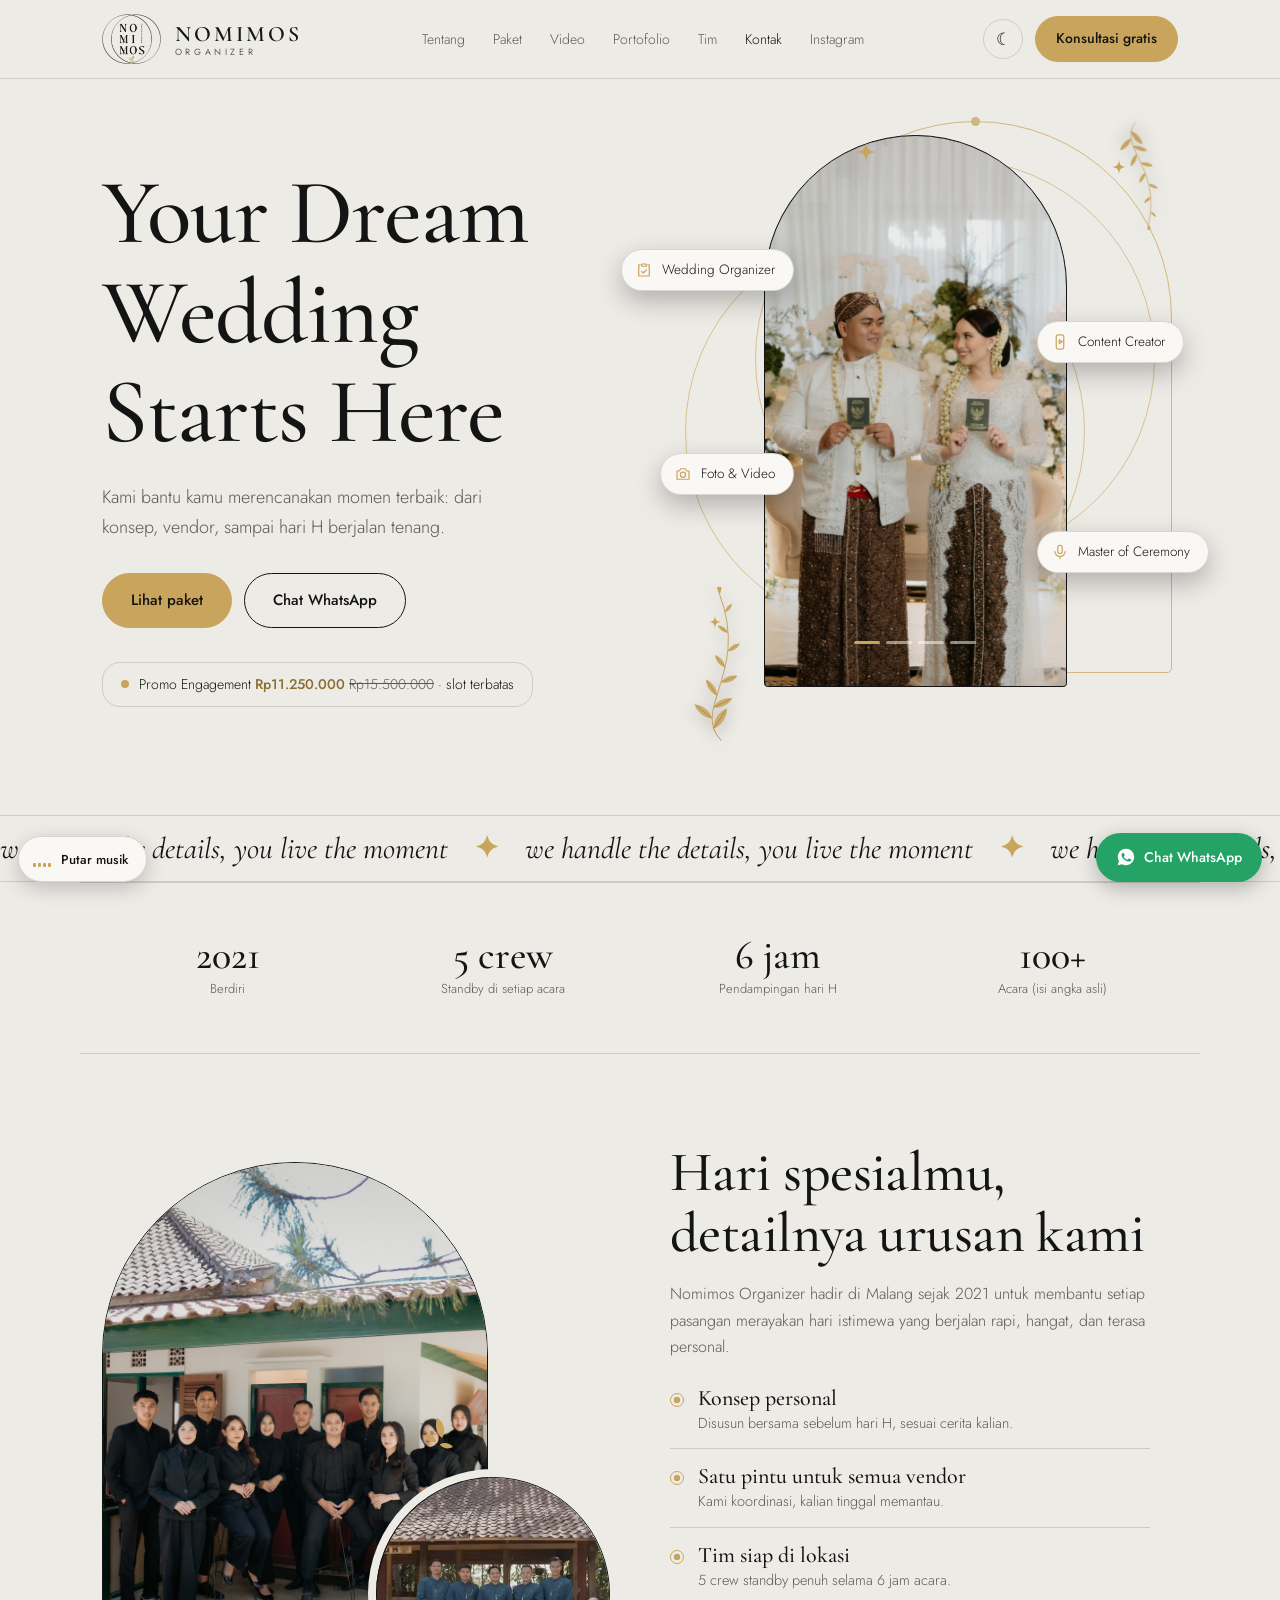
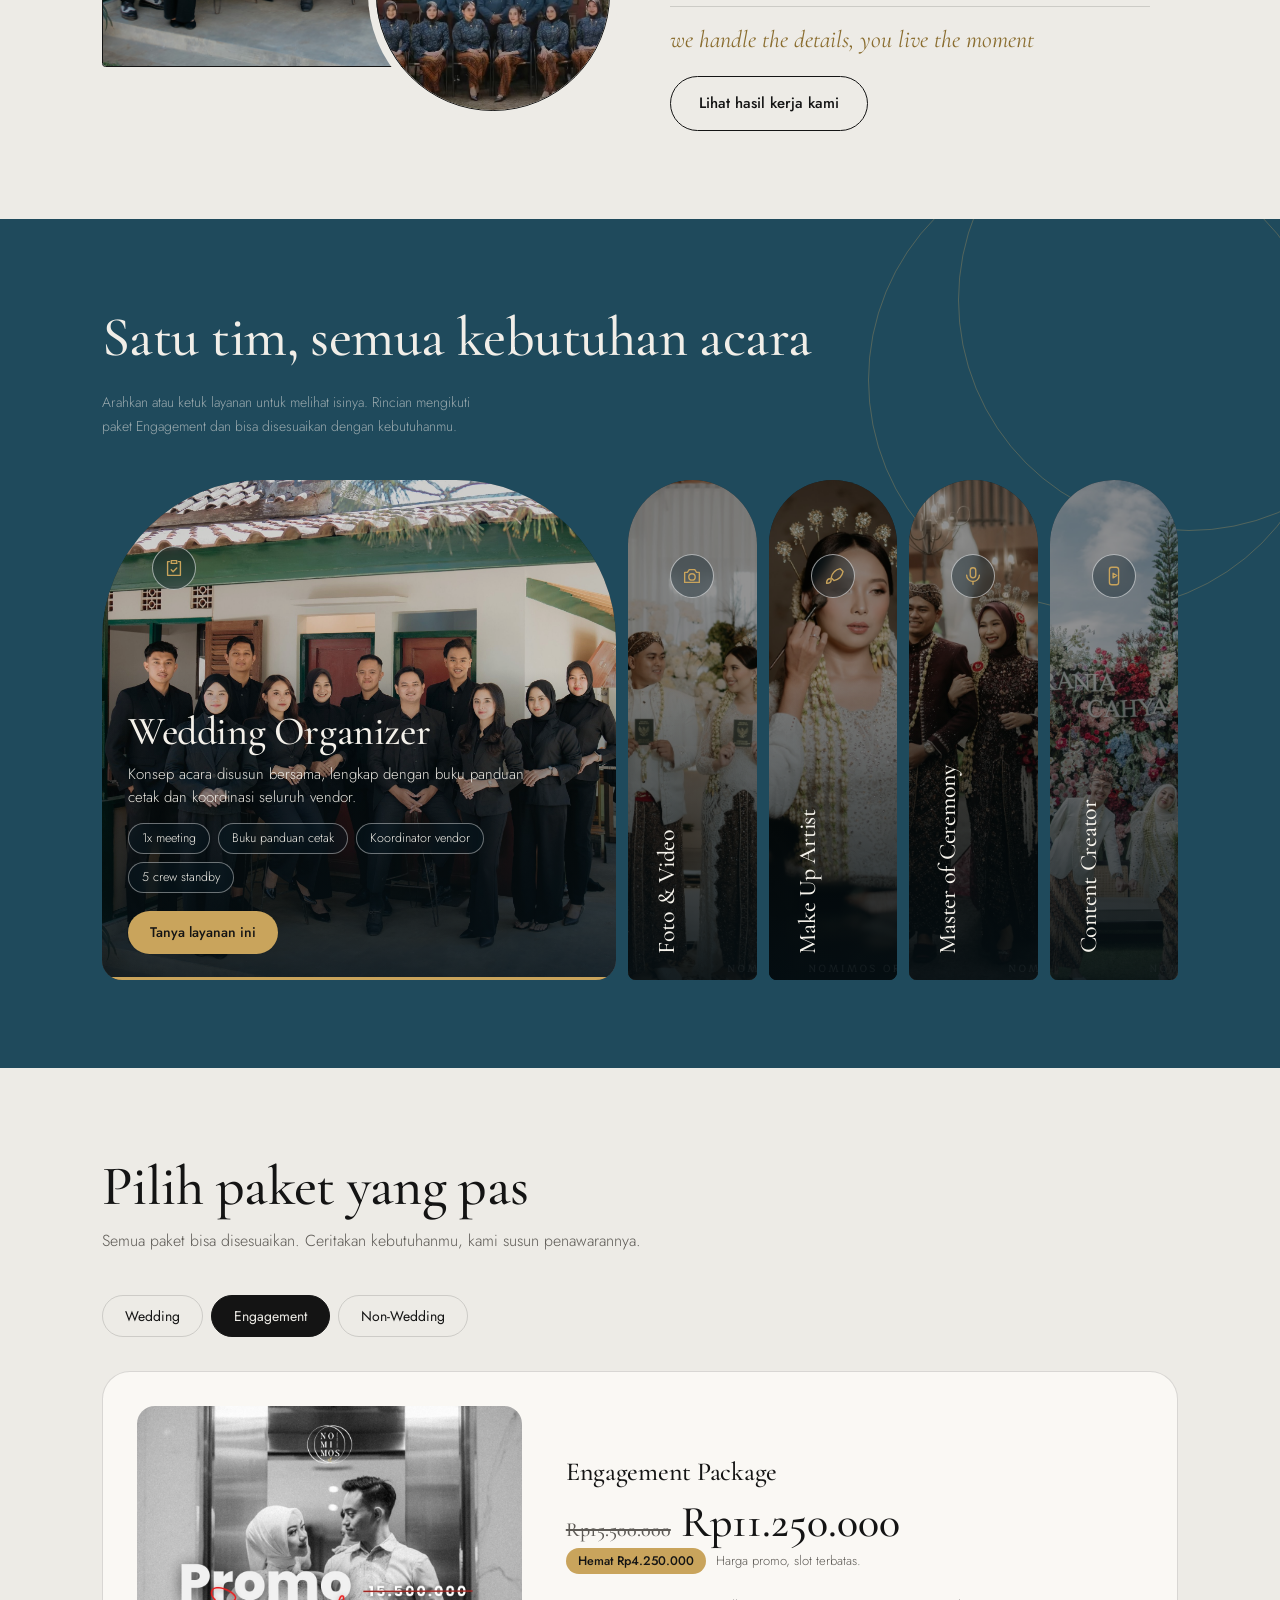
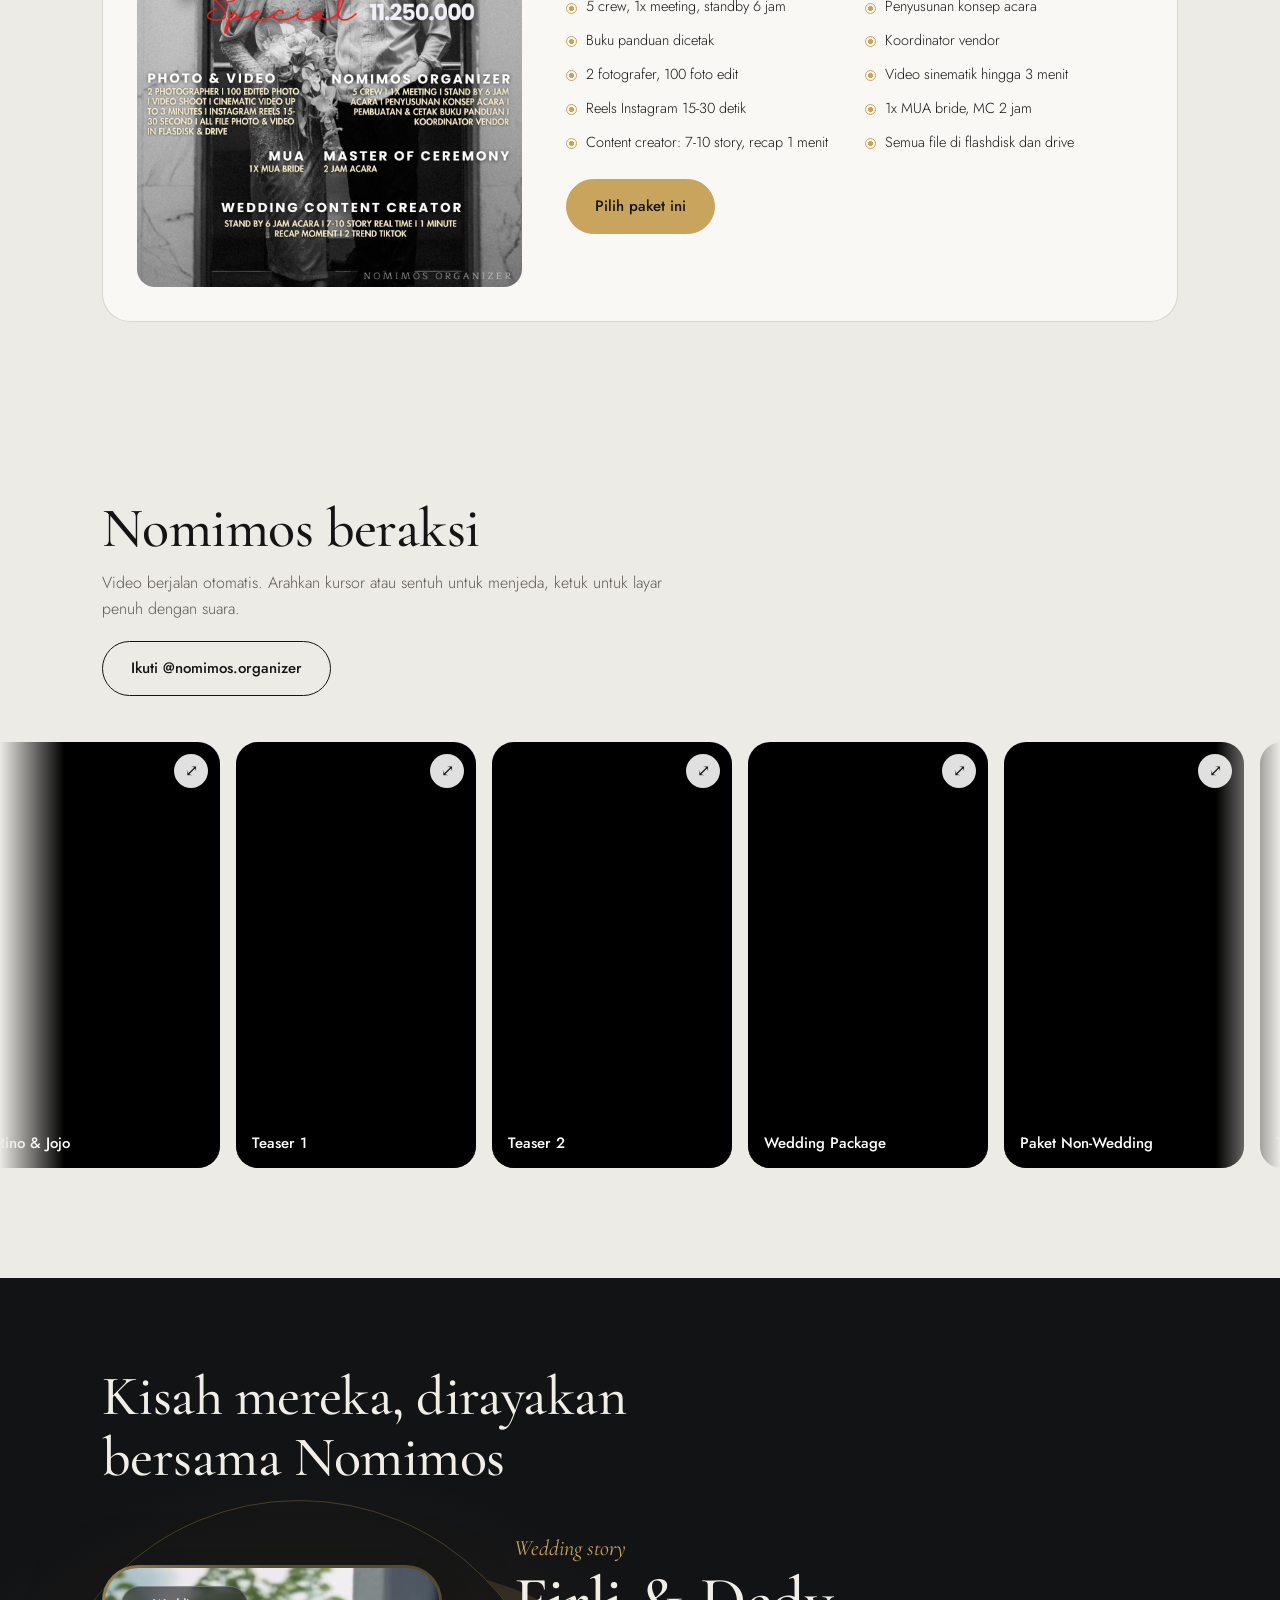
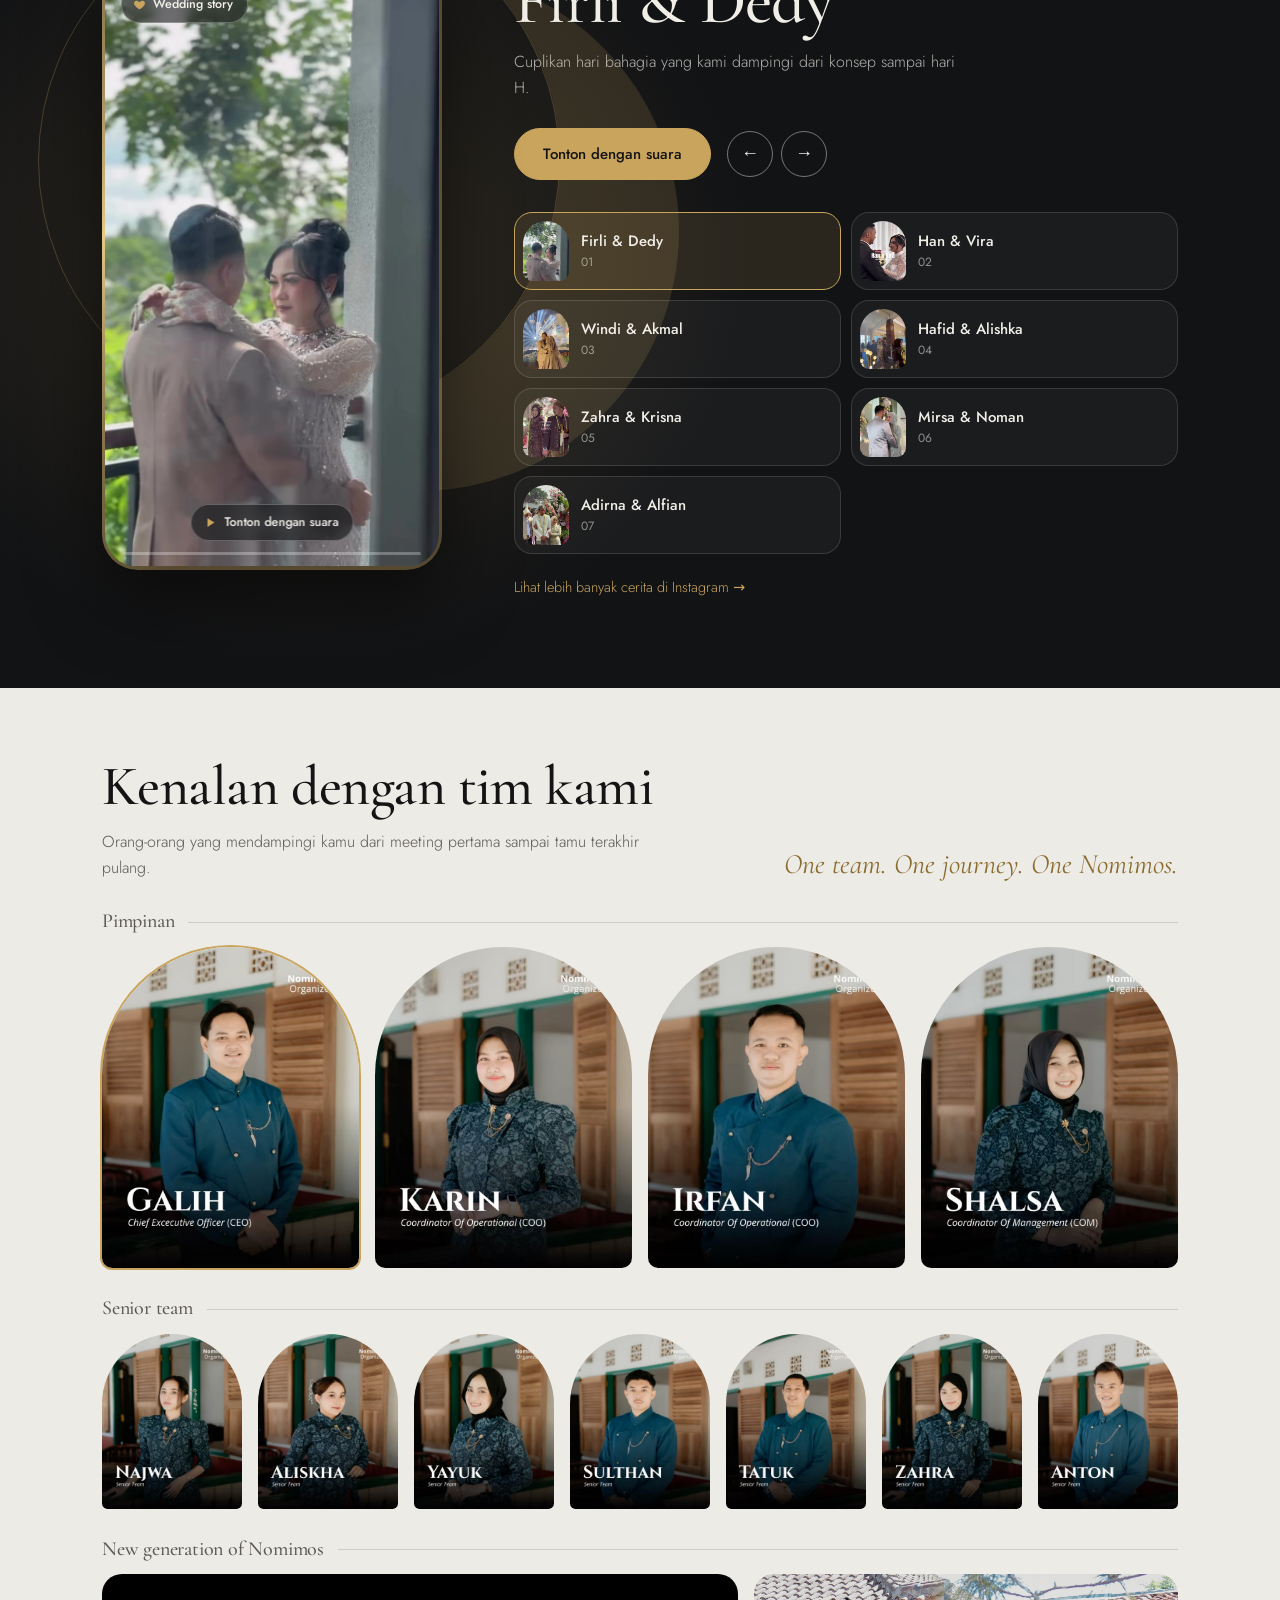
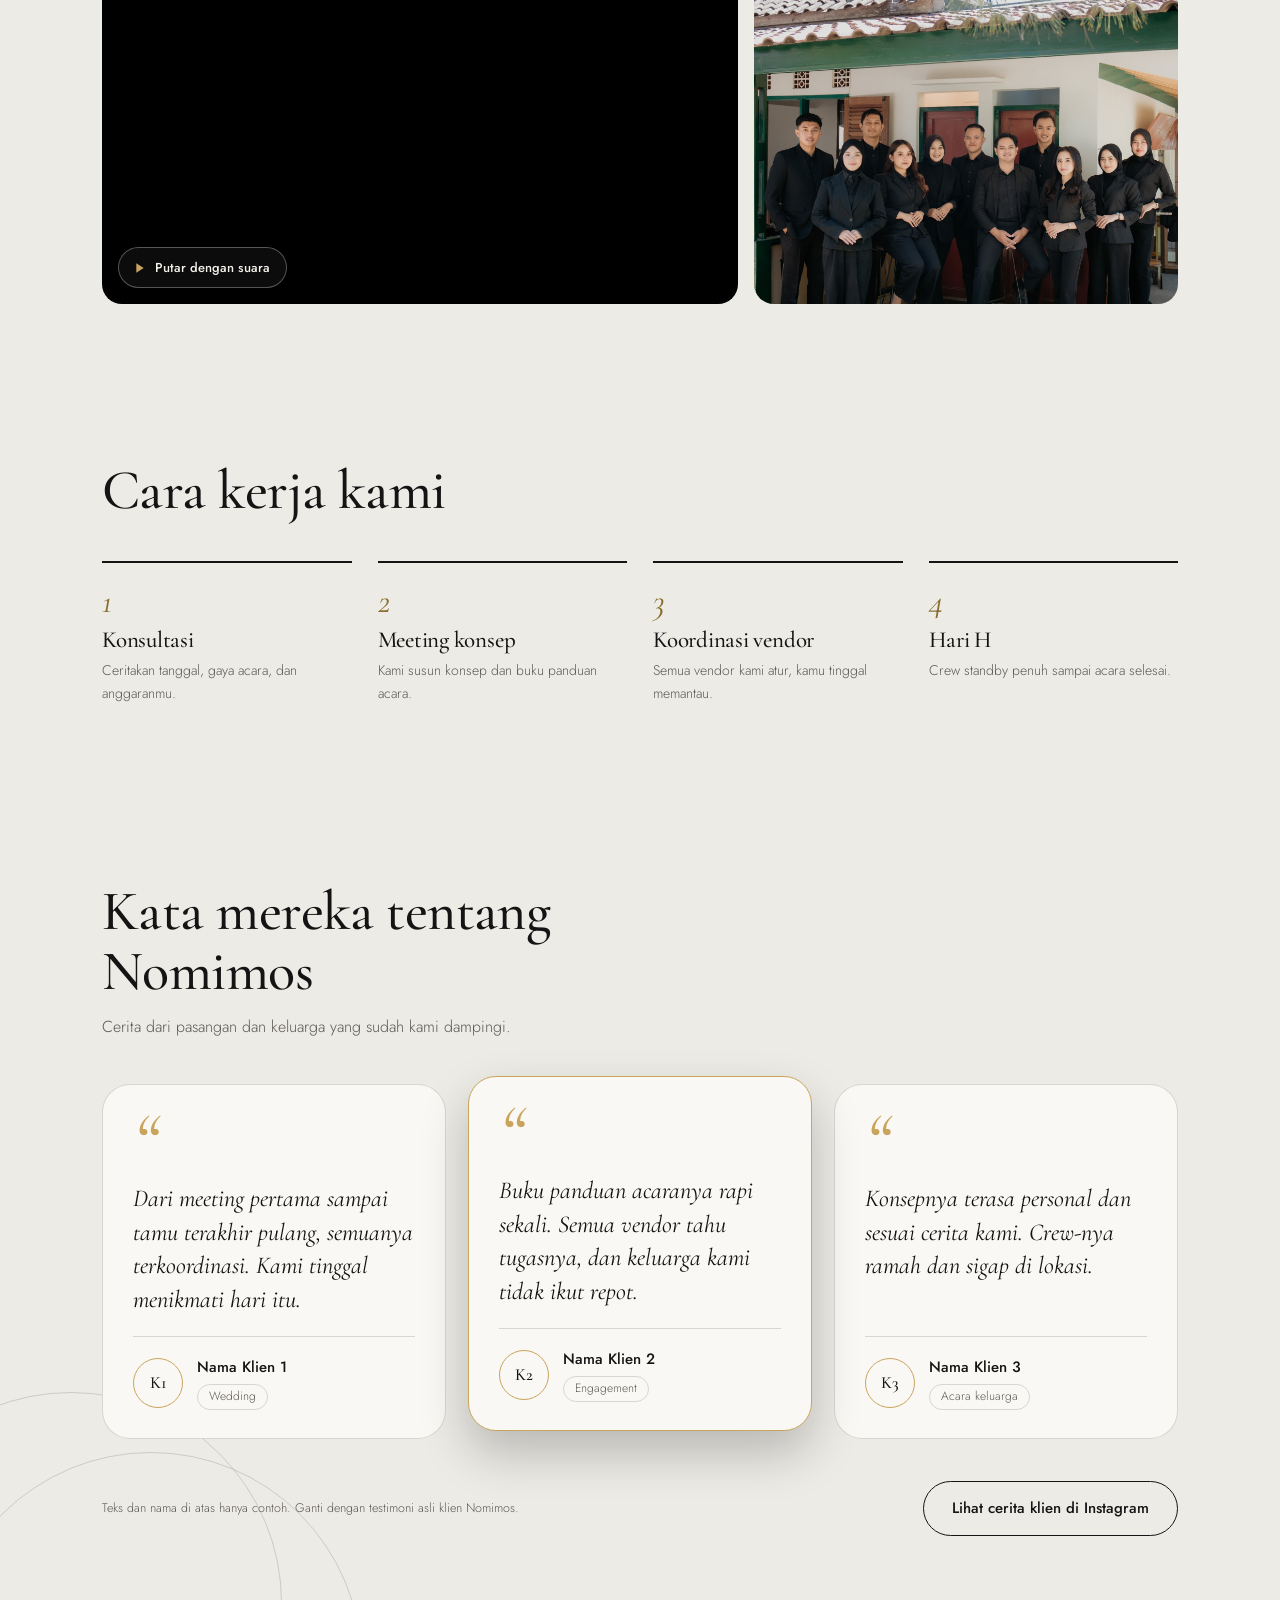
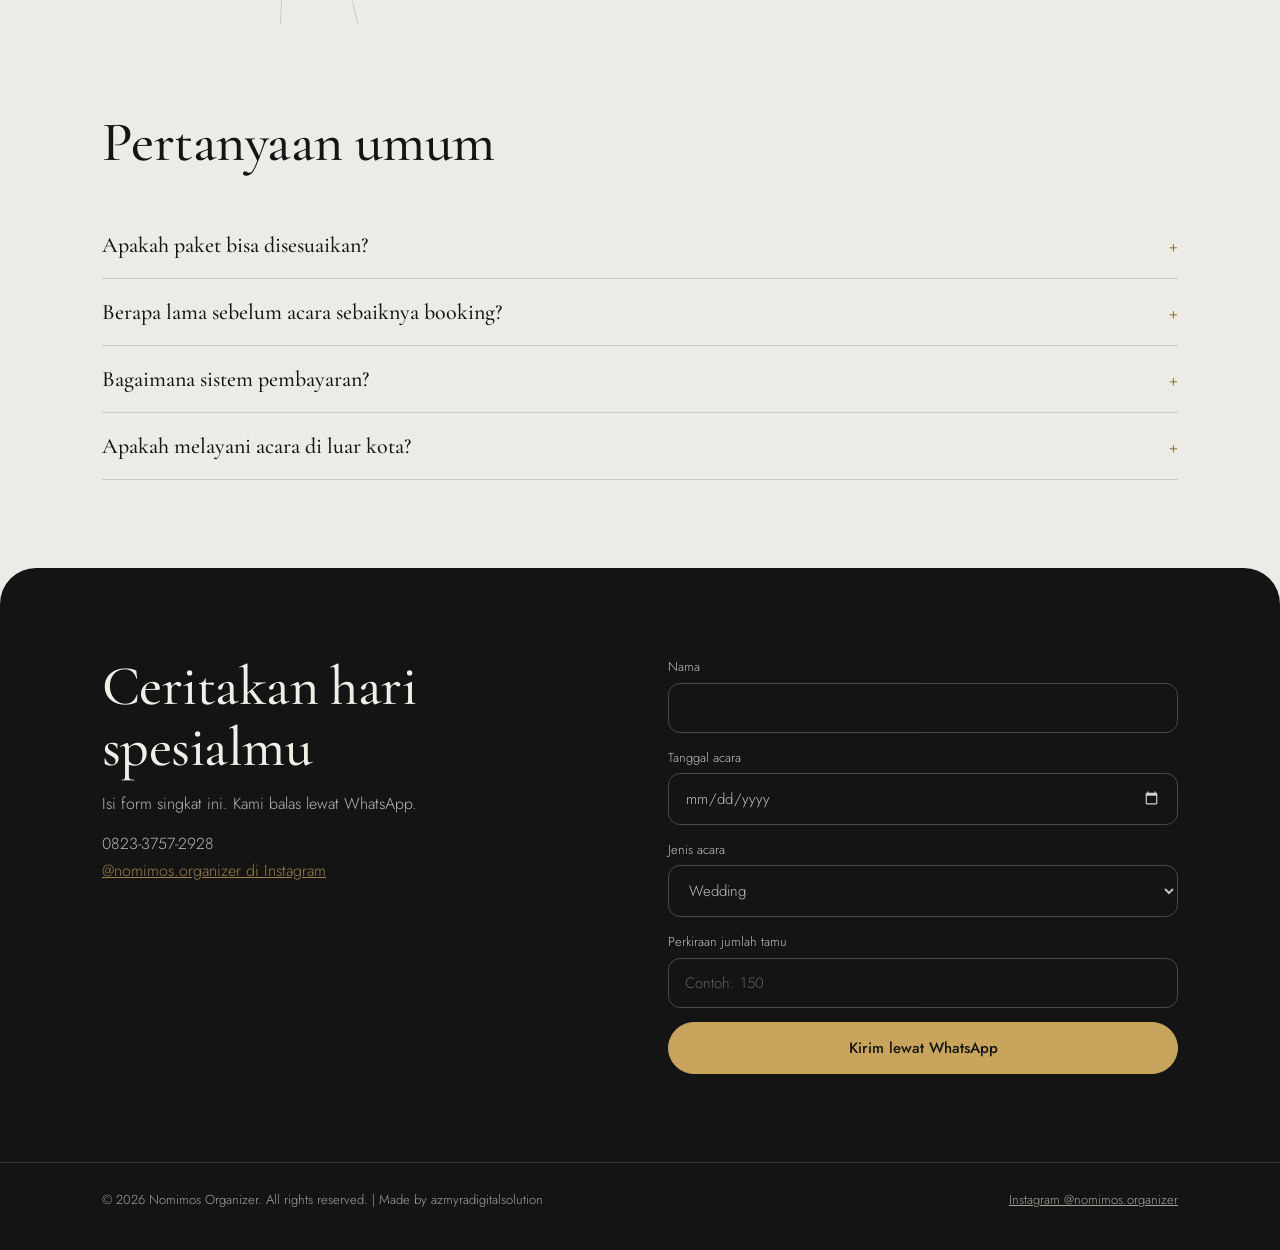
==== commit 0864653f: "Hapus teks pengantar dan penghitung di section kisah pasangan" ====
--- a/index.html
+++ b/index.html
@@ -305,15 +305,13 @@
   <div class="lb" id="lb" hidden role="dialog" aria-label="Pemutar video"><button class="x" aria-label="Tutup">×</button><video id="lbv" controls="" playsinline="" loop=""></video></div>
   <!-- KISAH PASANGAN — kumpulan video wedding klien (js/stories.js).
      Setiap pasangan = satu <li class="love-item"> dengan data-clip (file video), data-poster, data-names.
-     Tambah pasangan: duplikat satu <li>, ganti 3 atribut itu dan teksnya, lalu ubah "/ 07" di .love-count. -->
+     Tambah pasangan: duplikat satu <li>, ganti 3 atribut itu dan teksnya. -->
   <section class="love" id="cerita">
     <div class="w">
       <div class="love-head">
         <div class="head">
           <h2>Kisah mereka, dirayakan bersama Nomimos</h2>
-          <p>Tujuh pasangan telah mempercayakan hari bahagianya kepada kami. Pilih satu untuk melihat cuplikan hari istimewanya.</p>
-        </div>
-        <div class="love-count" aria-live="polite"><b id="loveNum">01</b><span>/ 07</span></div>
+        </div>
       </div>
       <div class="love-stage">
         <!-- Bingkai ponsel: video utama (satu video dimuat pada satu waktu) -->
--- a/css/stories.css
+++ b/css/stories.css
@@ -40,11 +40,7 @@
   z-index: 1;
 }
 
-.love .head p {
-  color: rgba(241,238,232,.72);
-}
-
-/* Judul + penghitung "01 / 07" */
+/* Judul section */
 .love-head {
   display: flex;
   align-items: flex-end;
@@ -54,25 +50,6 @@
 
 .love-head .head {
   margin-bottom: 0;
-}
-
-.love-count {
-  display: flex;
-  align-items: baseline;
-  gap: 8px;
-  font-family: 'Cormorant Garamond', serif;
-  color: rgba(241,238,232,.6);
-}
-
-.love-count b {
-  font-size: clamp(52px, 6vw, 84px);
-  font-weight: 500;
-  line-height: 1;
-  color: var(--gold);
-}
-
-.love-count span {
-  font-size: 22px;
 }
 
 /* Panggung: ponsel + panel info */
@@ -390,10 +367,6 @@
     align-items: flex-start;
   }
 
-  .love-count b {
-    font-size: 48px;
-  }
-
   .love-stage {
     margin-top: 34px;
   }
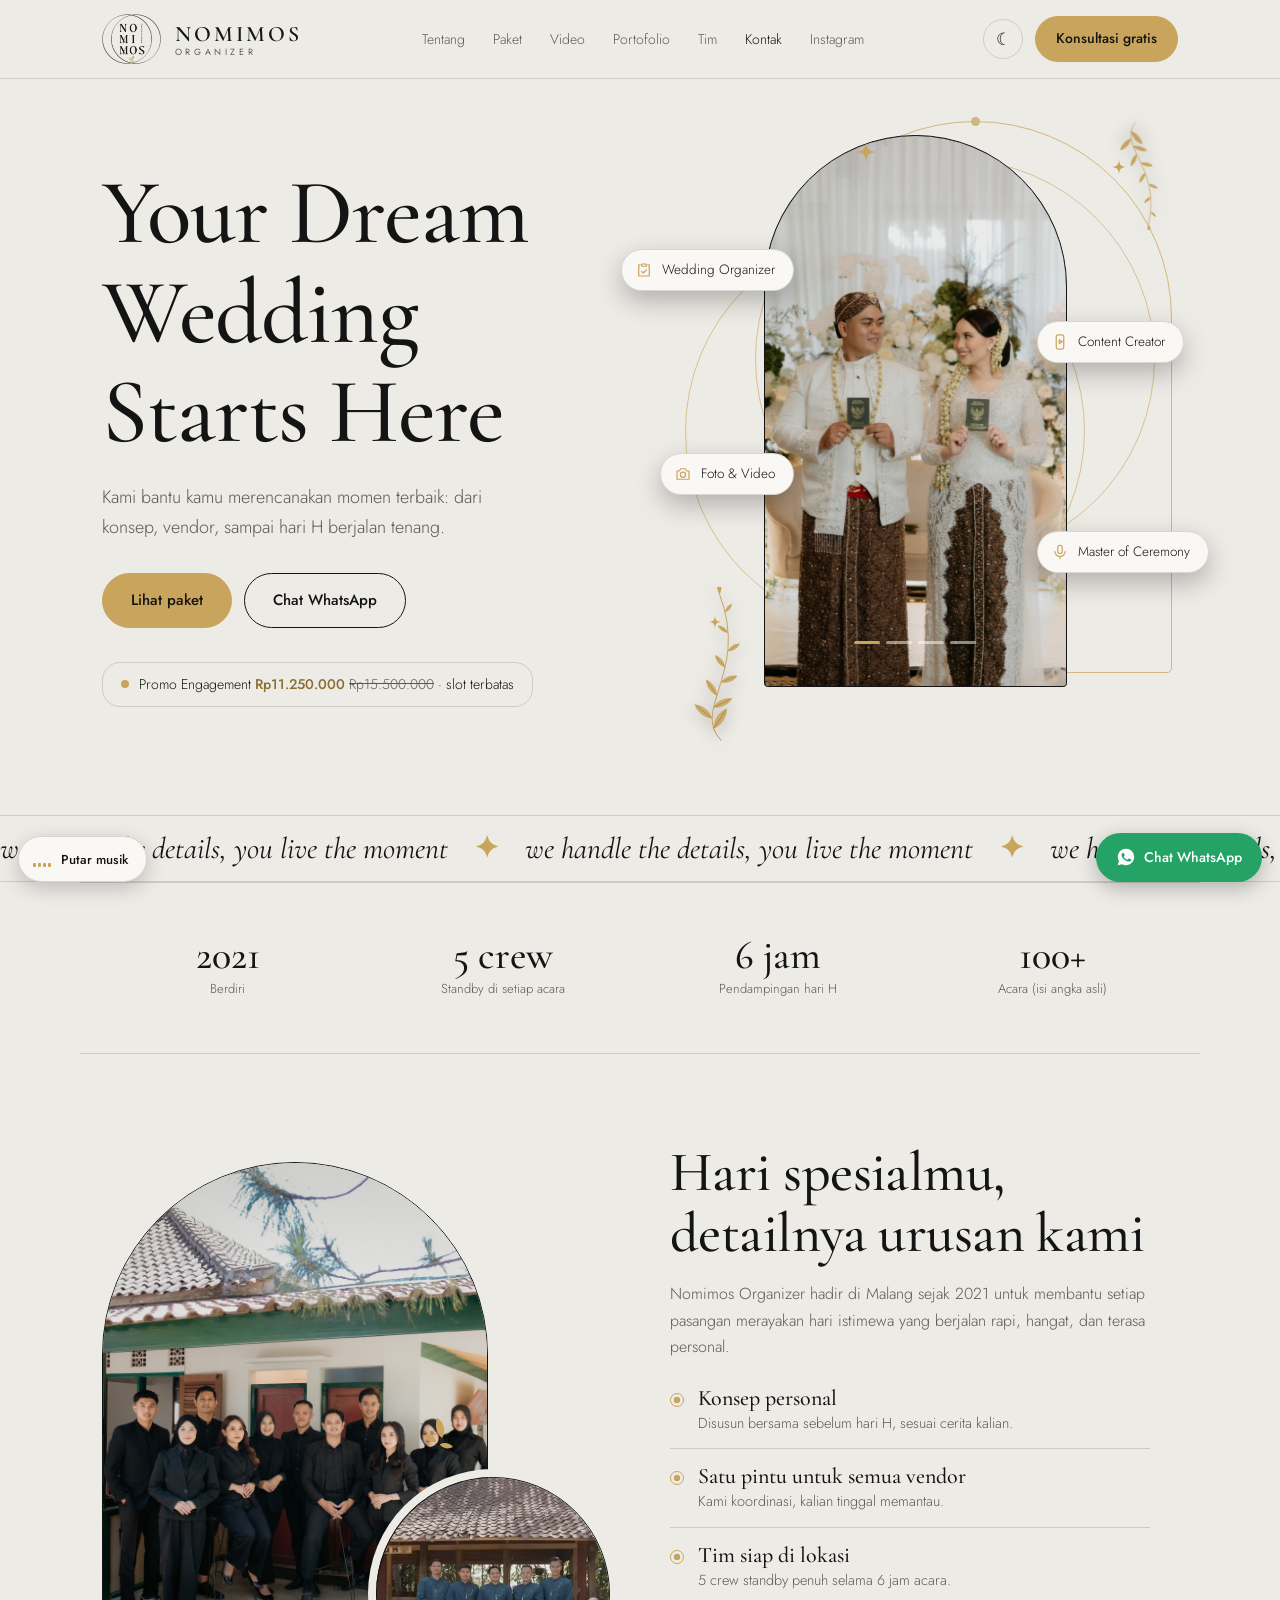
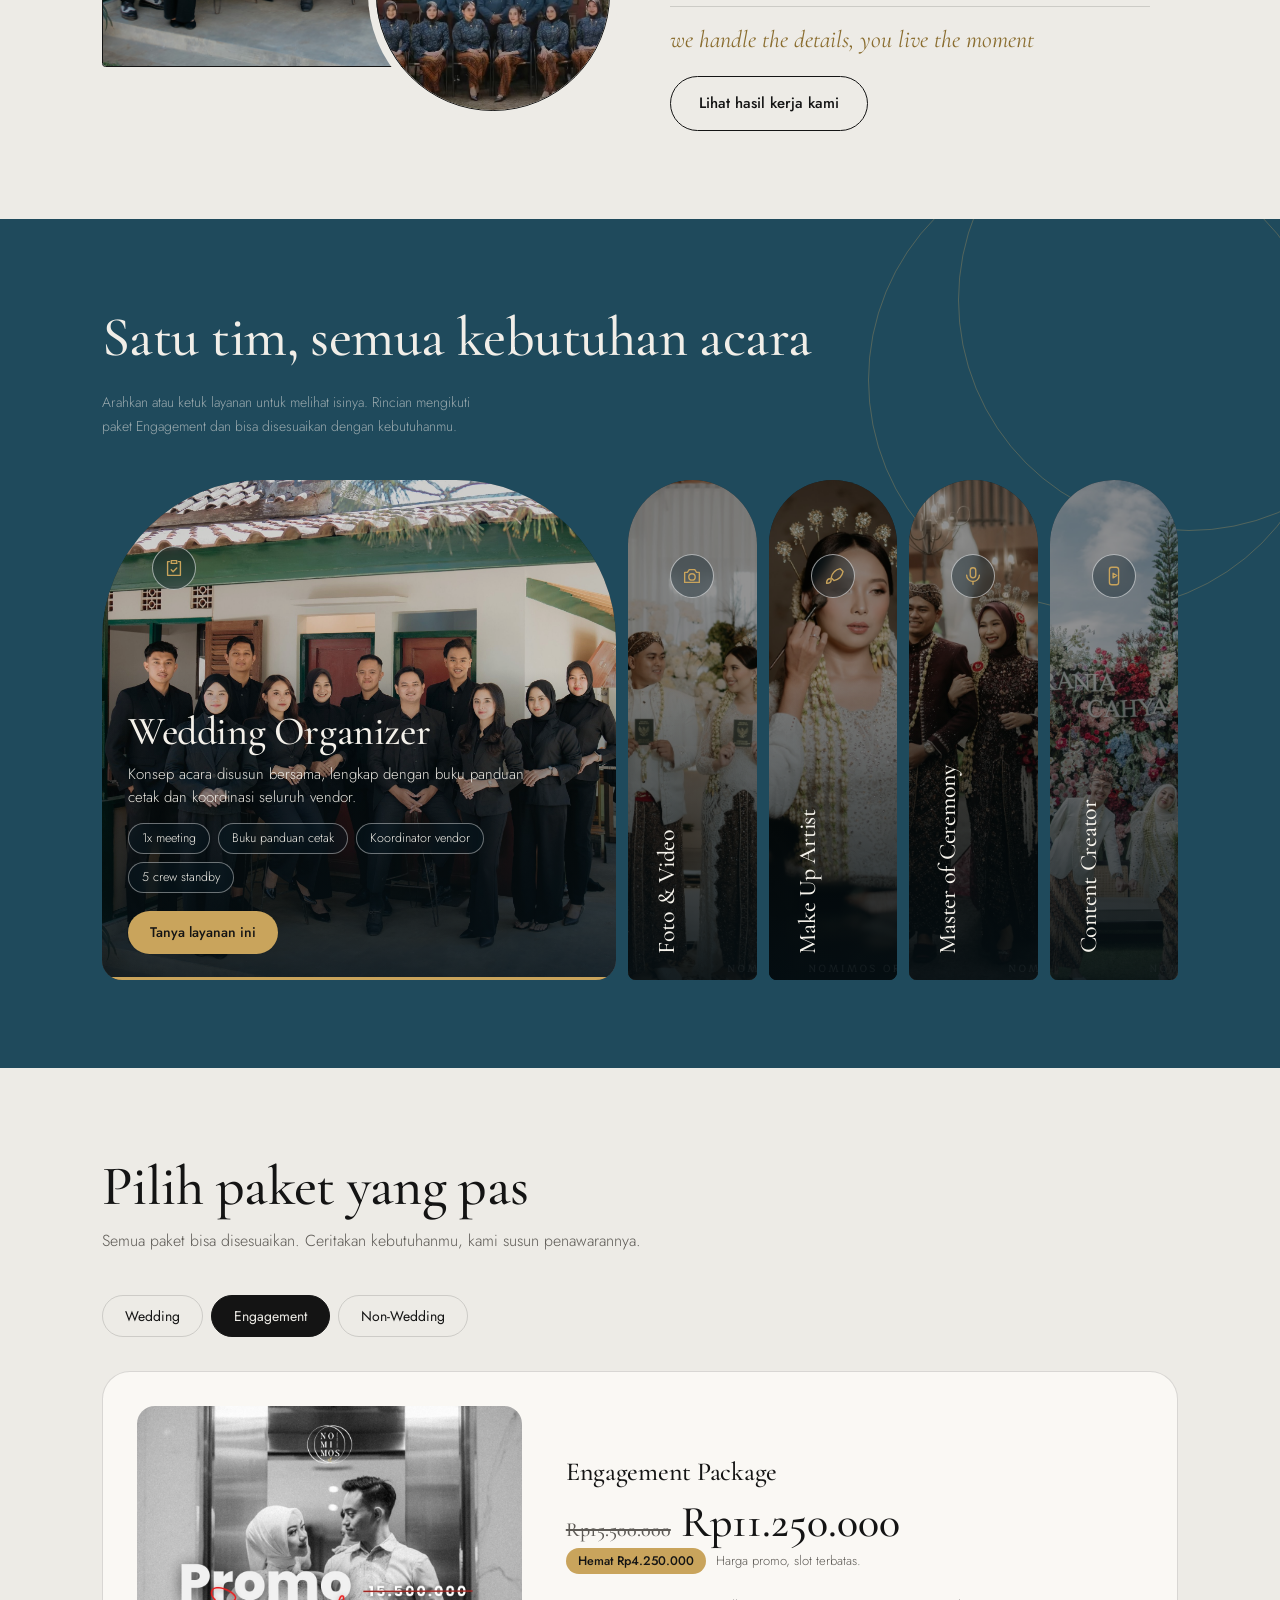
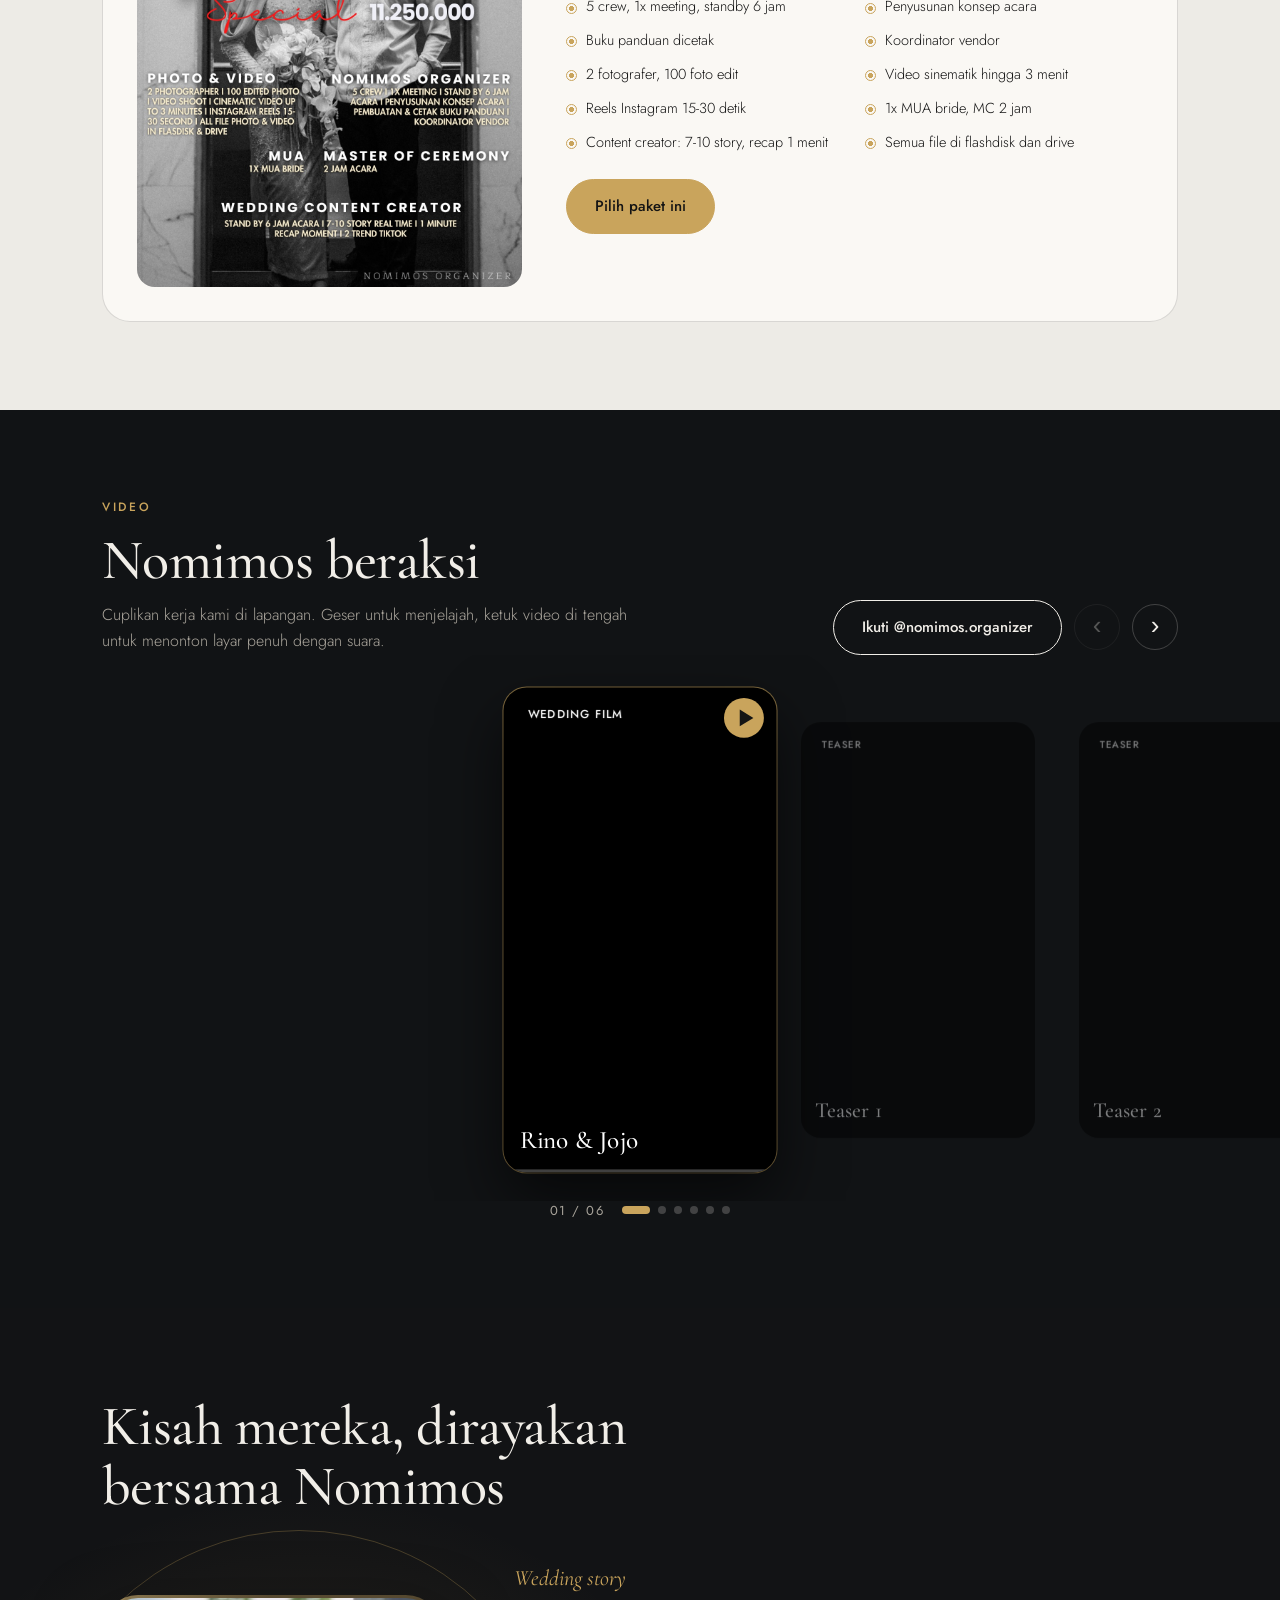
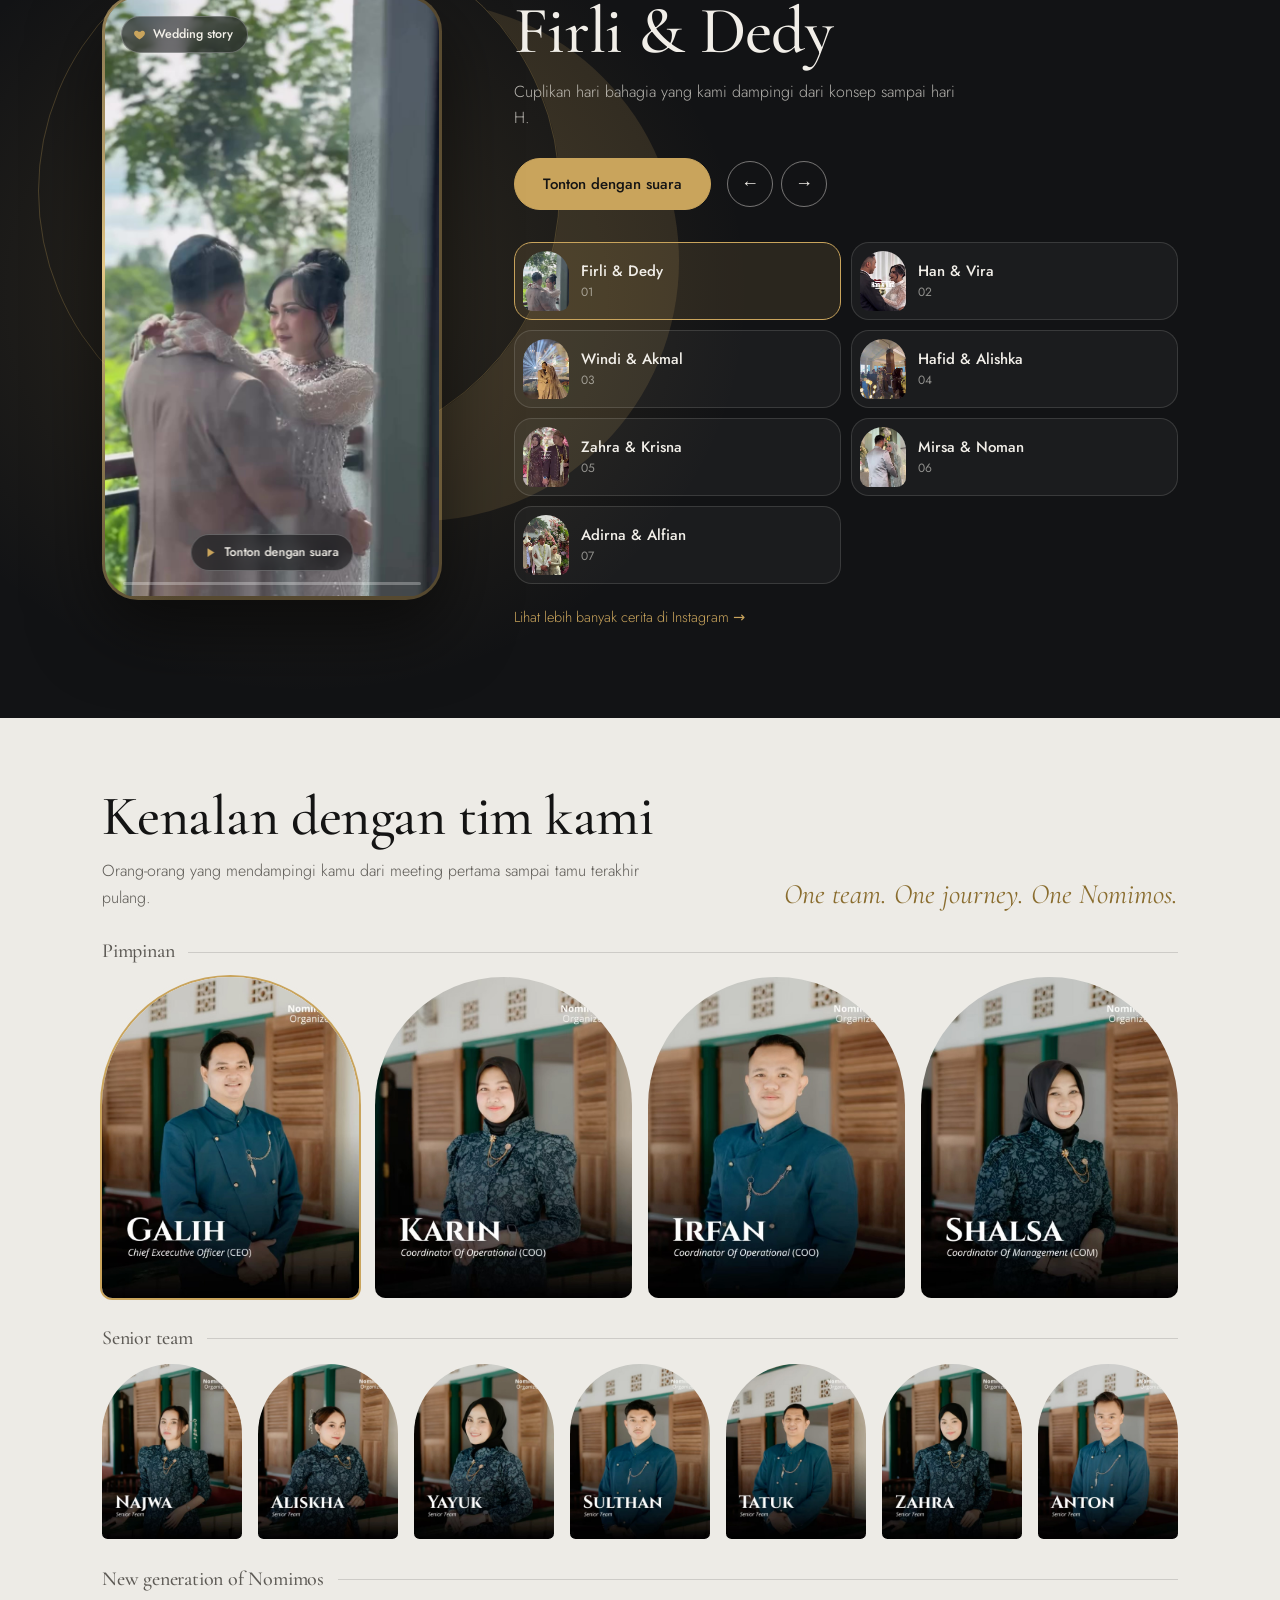
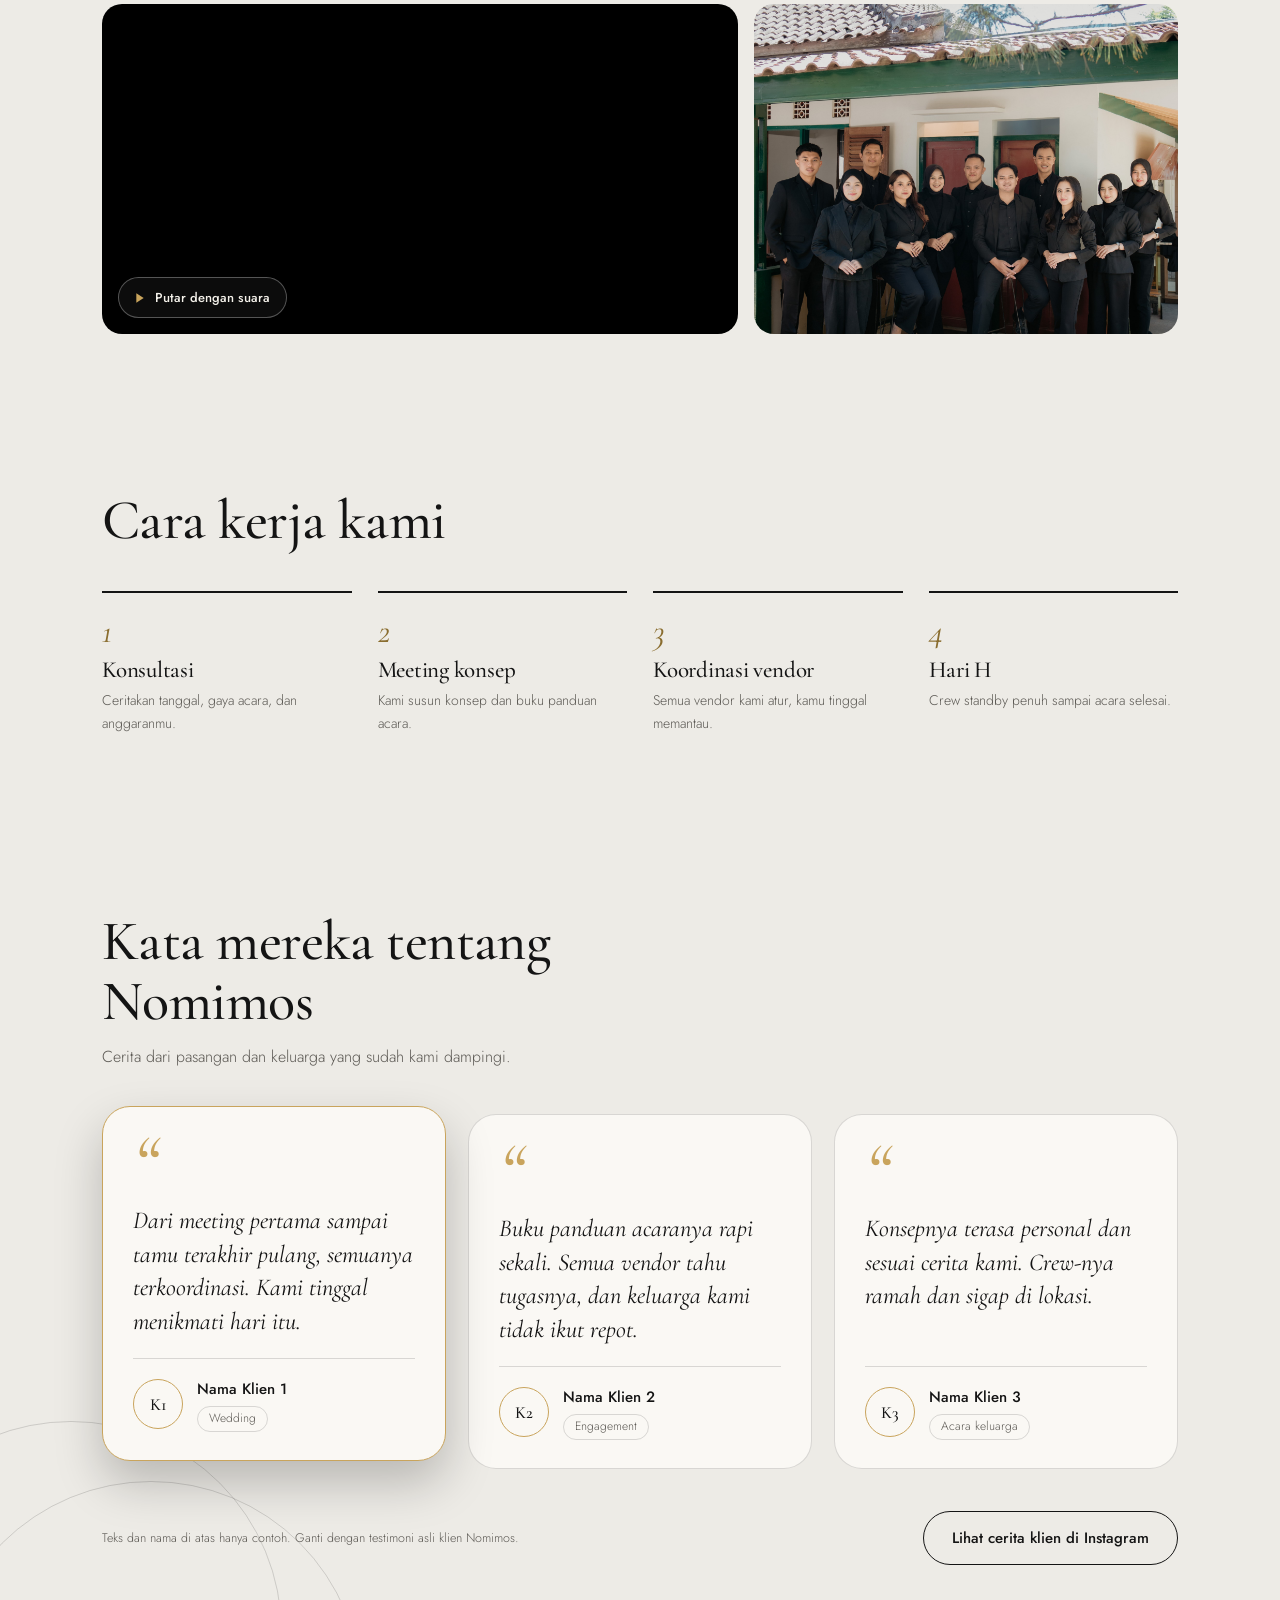
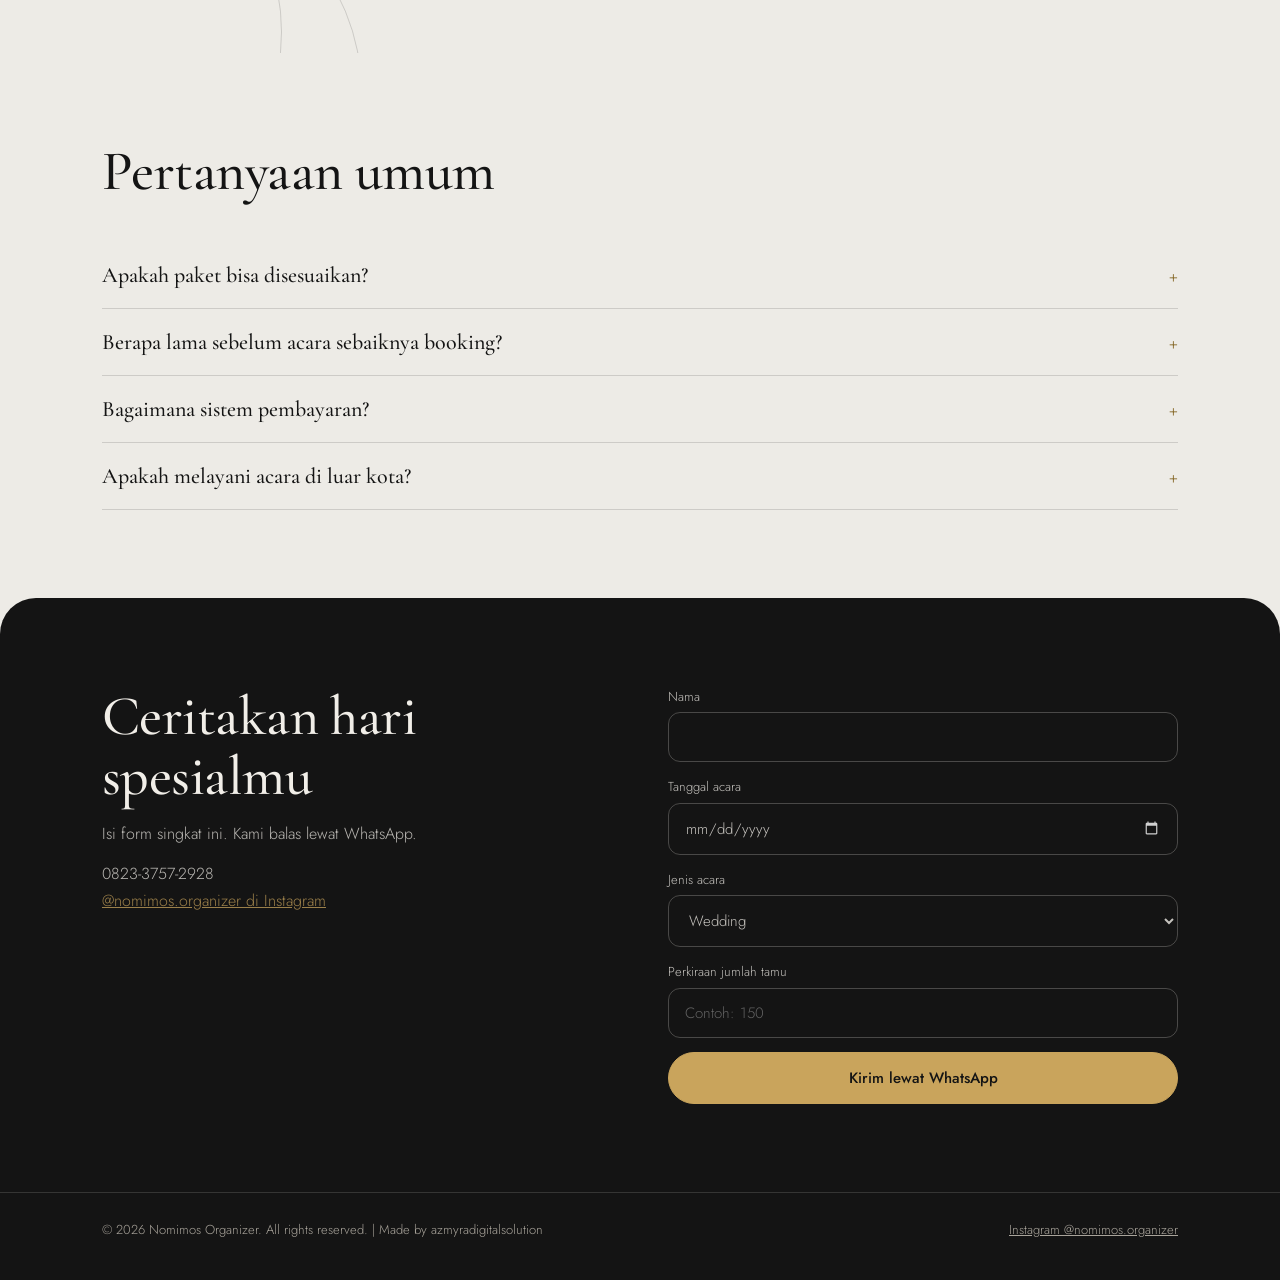
==== commit cd726b93: "Desain ulang section Nomimos beraksi: carousel fokus tengah, navigasi, lightbox dengan keterangan da" ====
--- a/index.html
+++ b/index.html
@@ -289,20 +289,76 @@
       </div>
     </div>
   </section>
-  <!-- VIDEO — carousel otomatis (js/reels.js); klik membuka lightbox (js/media.js).
-       Tambah video: duplikat satu <button class="rl"> dan ubah data-video + src. -->
+  <!-- VIDEO — carousel (js/reels.js); kartu tengah diputar otomatis, ketuk kartu aktif membuka lightbox (js/media.js).
+       Tambah video: duplikat satu <button class="rl"> dan ubah data-src, data-cat, data-title + src video. -->
   <section id="reels">
-    <div class="w">
+    <div class="w rl-top">
       <div class="head">
+        <span class="rl-eyebrow">Video</span>
         <h2>Nomimos beraksi</h2>
-        <p>Video berjalan otomatis. Arahkan kursor atau sentuh untuk menjeda, ketuk untuk layar penuh dengan suara.</p>
-        <a class="btn" style="margin-top:18px" href="https://www.instagram.com/nomimos.organizer/" target="_blank" rel="noopener">Ikuti @nomimos.organizer</a>
-      </div>
-    </div>
-    <div class="reels"><button class="rl" aria-label="Putar video Rino & Jojo" data-video="assets/video/rino-jojo.mp4"><video src="assets/video/rino-jojo.mp4" loop="" muted="" playsinline="" preload="metadata"></video><span>Rino & Jojo</span></button><button class="rl" aria-label="Putar video Teaser 1" data-video="assets/video/teaser-1.mp4"><video src="assets/video/teaser-1.mp4" loop="" muted="" playsinline="" preload="metadata"></video><span>Teaser 1</span></button><button class="rl" aria-label="Putar video Teaser 2" data-video="assets/video/teaser-2.mp4"><video src="assets/video/teaser-2.mp4" loop="" muted="" playsinline="" preload="metadata"></video><span>Teaser 2</span></button><button class="rl" aria-label="Putar video Wedding Package" data-video="assets/video/paket-wedding.mp4"><video src="assets/video/paket-wedding.mp4" loop="" muted="" playsinline="" preload="metadata"></video><span>Wedding Package</span></button><button class="rl" aria-label="Putar video Paket Non-Wedding" data-video="assets/video/paket-non-wedding.mp4"><video src="assets/video/paket-non-wedding.mp4" loop="" muted="" playsinline="" preload="metadata"></video><span>Paket Non-Wedding</span></button><button class="rl" aria-label="Putar video Tim Nomimos" data-video="assets/video/tim-nomimos-1.mp4"><video src="assets/video/tim-nomimos-1.mp4" loop="" muted="" playsinline="" preload="metadata"></video><span>Tim Nomimos</span></button></div>
+        <p>Cuplikan kerja kami di lapangan. Geser untuk menjelajah, ketuk video di tengah untuk menonton layar penuh dengan suara.</p>
+      </div>
+      <div class="rl-side">
+        <a class="btn" href="https://www.instagram.com/nomimos.organizer/" target="_blank" rel="noopener">Ikuti @nomimos.organizer</a>
+        <div class="rl-ctrl">
+          <button class="rl-nav rl-prev" type="button" aria-label="Video sebelumnya">&#8249;</button>
+          <button class="rl-nav rl-next" type="button" aria-label="Video berikutnya">&#8250;</button>
+        </div>
+      </div>
+    </div>
+    <div class="reels" role="group" aria-roledescription="carousel" aria-label="Video Nomimos">
+        <button class="rl" type="button" data-src="assets/video/rino-jojo.mp4" data-cat="Wedding film" data-title="Rino & Jojo" aria-label="Tonton video Rino & Jojo">
+          <video src="assets/video/rino-jojo.mp4#t=0.1" loop muted playsinline preload="metadata"></video>
+          <i class="rl-chip">Wedding film</i><i class="rl-play" aria-hidden="true"></i>
+          <span class="rl-info"><b>Rino & Jojo</b><small class="rl-dur"></small></span>
+          <i class="rl-bar" aria-hidden="true"></i>
+        </button>
+        <button class="rl" type="button" data-src="assets/video/teaser-1.mp4" data-cat="Teaser" data-title="Teaser 1" aria-label="Tonton video Teaser 1">
+          <video src="assets/video/teaser-1.mp4#t=0.1" loop muted playsinline preload="metadata"></video>
+          <i class="rl-chip">Teaser</i><i class="rl-play" aria-hidden="true"></i>
+          <span class="rl-info"><b>Teaser 1</b><small class="rl-dur"></small></span>
+          <i class="rl-bar" aria-hidden="true"></i>
+        </button>
+        <button class="rl" type="button" data-src="assets/video/teaser-2.mp4" data-cat="Teaser" data-title="Teaser 2" aria-label="Tonton video Teaser 2">
+          <video src="assets/video/teaser-2.mp4#t=0.1" loop muted playsinline preload="metadata"></video>
+          <i class="rl-chip">Teaser</i><i class="rl-play" aria-hidden="true"></i>
+          <span class="rl-info"><b>Teaser 2</b><small class="rl-dur"></small></span>
+          <i class="rl-bar" aria-hidden="true"></i>
+        </button>
+        <button class="rl" type="button" data-src="assets/video/paket-wedding.mp4" data-cat="Paket" data-title="Wedding Package" aria-label="Tonton video Wedding Package">
+          <video src="assets/video/paket-wedding.mp4#t=0.1" loop muted playsinline preload="metadata"></video>
+          <i class="rl-chip">Paket</i><i class="rl-play" aria-hidden="true"></i>
+          <span class="rl-info"><b>Wedding Package</b><small class="rl-dur"></small></span>
+          <i class="rl-bar" aria-hidden="true"></i>
+        </button>
+        <button class="rl" type="button" data-src="assets/video/paket-non-wedding.mp4" data-cat="Paket" data-title="Paket Non-Wedding" aria-label="Tonton video Paket Non-Wedding">
+          <video src="assets/video/paket-non-wedding.mp4#t=0.1" loop muted playsinline preload="metadata"></video>
+          <i class="rl-chip">Paket</i><i class="rl-play" aria-hidden="true"></i>
+          <span class="rl-info"><b>Paket Non-Wedding</b><small class="rl-dur"></small></span>
+          <i class="rl-bar" aria-hidden="true"></i>
+        </button>
+        <button class="rl" type="button" data-src="assets/video/tim-nomimos-1.mp4" data-cat="Tim kami" data-title="Tim Nomimos" aria-label="Tonton video Tim Nomimos">
+          <video src="assets/video/tim-nomimos-1.mp4#t=0.1" loop muted playsinline preload="metadata"></video>
+          <i class="rl-chip">Tim kami</i><i class="rl-play" aria-hidden="true"></i>
+          <span class="rl-info"><b>Tim Nomimos</b><small class="rl-dur"></small></span>
+          <i class="rl-bar" aria-hidden="true"></i>
+        </button>
+    </div>
+    <div class="rl-foot"><span class="rl-count" aria-hidden="true">01 / 06</span><div class="rl-dots"></div></div>
   </section>
   <!-- LIGHTBOX VIDEO (diisi lewat JavaScript) -->
-  <div class="lb" id="lb" hidden role="dialog" aria-label="Pemutar video"><button class="x" aria-label="Tutup">×</button><video id="lbv" controls="" playsinline="" loop=""></video></div>
+  <div class="lb" id="lb" hidden role="dialog" aria-modal="true" aria-label="Pemutar video">
+    <button class="x" aria-label="Tutup">×</button>
+    <button class="lb-nav lb-prev" aria-label="Video sebelumnya" hidden>&#8249;</button>
+    <div class="lb-stage">
+      <video id="lbv" controls playsinline loop></video>
+      <div class="lb-cap" hidden>
+        <div><span class="lb-cat"></span><strong class="lb-title"></strong></div>
+        <a class="btn g lb-cta" target="_blank" rel="noopener" href="#" hidden>Konsultasi via WhatsApp</a>
+      </div>
+    </div>
+    <button class="lb-nav lb-next" aria-label="Video berikutnya" hidden>&#8250;</button>
+  </div>
   <!-- KISAH PASANGAN — kumpulan video wedding klien (js/stories.js).
      Setiap pasangan = satu <li class="love-item"> dengan data-clip (file video), data-poster, data-names.
      Tambah pasangan: duplikat satu <li>, ganti 3 atribut itu dan teksnya. -->
--- a/css/media.css
+++ b/css/media.css
@@ -1,15 +1,80 @@
 /* ==========================================================
    media.css — Carousel video dan lightbox (video & foto).
    ========================================================== */
-/* Carousel video (geser otomatis) */
+/* Section video: panggung gelap sinematik (di mode terang maupun gelap) */
+#reels {
+  background: #111315;
+  color: #f1eee8;
+  --ink: #f1eee8;
+  --mute: #aaa59c;
+  --line: rgba(241,238,232,.22);
+  overflow: hidden;
+}
+
+.rl-top {
+  display: flex;
+  justify-content: space-between;
+  align-items: flex-end;
+  gap: 24px;
+  flex-wrap: wrap;
+}
+
+.rl-top .head {
+  margin-bottom: 0;
+}
+
+.rl-eyebrow {
+  display: block;
+  margin-bottom: 14px;
+  font: 500 12px Jost;
+  letter-spacing: .22em;
+  text-transform: uppercase;
+  color: var(--gold);
+}
+
+.rl-side,
+.rl-ctrl {
+  display: flex;
+  align-items: center;
+  gap: 12px;
+}
+
+.rl-nav {
+  width: 46px;
+  height: 46px;
+  border-radius: 50%;
+  border: 1px solid var(--line);
+  background: none;
+  color: var(--ink);
+  font-size: 26px;
+  line-height: 1;
+  padding: 0 0 4px;
+  cursor: pointer;
+  transition: .2s;
+}
+
+.rl-nav:hover:not(:disabled) {
+  background: var(--gold);
+  border-color: var(--gold);
+  color: #141414;
+}
+
+.rl-nav:disabled {
+  opacity: .3;
+  cursor: default;
+}
+
+/* Carousel: kartu aktif selalu di tengah */
 .reels {
-  display: flex;
-  gap: 16px;
+  --rw: min(260px,66vw);
+  position: relative;
+  display: flex;
+  gap: 18px;
   overflow-x: auto;
-  padding: 6px max(22px,calc((100vw - 1120px)/2 + 22px)) 22px;
+  scroll-snap-type: x mandatory;
+  padding: 44px calc(50% - var(--rw)/2) 40px;
   scrollbar-width: none;
-  -webkit-mask-image: linear-gradient(90deg,transparent,#000 5%,#000 95%,transparent);
-  mask-image: linear-gradient(90deg,transparent,#000 5%,#000 95%,transparent);
+  -webkit-overflow-scrolling: touch;
 }
 
 .reels::-webkit-scrollbar {
@@ -18,7 +83,7 @@
 
 /* Kartu video vertikal */
 .rl {
-  flex: 0 0 min(240px,62vw);
+  flex: 0 0 var(--rw);
   aspect-ratio: 9/16;
   border-radius: 22px;
   overflow: hidden;
@@ -26,13 +91,26 @@
   border: 0;
   padding: 0;
   cursor: pointer;
-  scroll-snap-align: start;
+  scroll-snap-align: center;
   background: #000;
-  transition: transform .35s;
-}
-
-.rl:hover {
-  transform: translateY(-8px) scale(1.02);
+  color: #fff;
+  text-align: left;
+  font: inherit;
+  opacity: .45;
+  transform: scale(.9);
+  filter: saturate(.6);
+  transition: transform .5s cubic-bezier(.2,.7,.2,1),opacity .4s,filter .4s,box-shadow .4s;
+}
+
+.rl:not(.on):hover {
+  opacity: .75;
+}
+
+.rl.on {
+  opacity: 1;
+  transform: scale(1.05);
+  filter: none;
+  box-shadow: 0 26px 60px rgba(0,0,0,.6),0 0 0 1px rgba(201,164,92,.6);
 }
 
 .rl video {
@@ -42,31 +120,157 @@
   display: block;
 }
 
-.rl span {
+.rl-chip {
+  position: absolute;
+  left: 12px;
+  top: 12px;
+  padding: 5px 11px;
+  border-radius: 99px;
+  font: 500 11px Jost;
+  font-style: normal;
+  letter-spacing: .08em;
+  text-transform: uppercase;
+  background: rgba(0,0,0,.45);
+  -webkit-backdrop-filter: blur(8px);
+  backdrop-filter: blur(8px);
+}
+
+/* Tombol putar (hanya di kartu aktif) */
+.rl-play {
+  position: absolute;
+  right: 12px;
+  top: 10px;
+  width: 38px;
+  height: 38px;
+  border-radius: 50%;
+  background: var(--gold);
+  opacity: 0;
+  transform: scale(.6);
+  transition: .3s;
+}
+
+.rl-play:after {
+  content: "";
+  position: absolute;
+  left: 15px;
+  top: 11px;
+  border-style: solid;
+  border-width: 8px 0 8px 13px;
+  border-color: transparent transparent transparent #141414;
+}
+
+.rl.on .rl-play {
+  opacity: 1;
+  transform: none;
+}
+
+.rl.on:hover .rl-play {
+  transform: scale(1.12);
+}
+
+.rl-info {
   position: absolute;
   left: 0;
   right: 0;
   bottom: 0;
-  padding: 54px 16px 14px;
-  color: #fff;
-  font: 500 15px Jost;
-  text-align: left;
-  background: linear-gradient(transparent,rgba(0,0,0,.72));
-}
-
-.rl:after {
-  content: "\2922";
-  position: absolute;
-  right: 12px;
-  top: 12px;
-  width: 34px;
-  height: 34px;
-  border-radius: 50%;
-  background: rgba(255,255,255,.88);
-  color: #111;
-  display: grid;
-  place-items: center;
-  font-size: 16px;
+  padding: 64px 16px 18px;
+  display: flex;
+  justify-content: space-between;
+  align-items: baseline;
+  gap: 8px;
+  background: linear-gradient(transparent,rgba(0,0,0,.78));
+}
+
+.rl-info b {
+  font: 500 24px/1.05 'Cormorant Garamond',Georgia,serif;
+}
+
+.rl-info small {
+  font: 400 13px Jost;
+  opacity: .8;
+}
+
+/* Garis progres video aktif */
+.rl-bar {
+  display: none;
+  position: absolute;
+  left: 0;
+  right: 0;
+  bottom: 0;
+  height: 3px;
+  background: rgba(255,255,255,.25);
+}
+
+.rl-bar:after {
+  content: "";
+  position: absolute;
+  inset: 0;
+  background: var(--gold);
+  transform: scaleX(var(--p,0));
+  transform-origin: left;
+  transition: transform .3s linear;
+}
+
+.rl.on .rl-bar {
+  display: block;
+}
+
+/* Penghitung & titik navigasi */
+.rl-foot {
+  display: flex;
+  align-items: center;
+  justify-content: center;
+  gap: 18px;
+  padding: 0 22px;
+}
+
+.rl-count {
+  font: 400 13px Jost;
+  letter-spacing: .12em;
+  color: var(--mute);
+}
+
+.rl-dots {
+  display: flex;
+  gap: 8px;
+}
+
+.rl-dots button {
+  width: 8px;
+  height: 8px;
+  padding: 0;
+  border: 0;
+  border-radius: 99px;
+  background: var(--line);
+  cursor: pointer;
+  transition: .3s;
+}
+
+.rl-dots button.on {
+  width: 28px;
+  background: var(--gold);
+}
+
+@media (max-width:700px) {
+  .rl-ctrl {
+    display: none;
+  }
+
+  .rl-top {
+    flex-direction: column;
+    align-items: flex-start;
+  }
+
+  .rl-top .head {
+    margin-bottom: 4px;
+  }
+}
+
+@media (prefers-reduced-motion: reduce) {
+  .rl,
+  .rl-play {
+    transition: none;
+  }
 }
 
 /* Lightbox video (layar penuh) */
@@ -75,6 +279,8 @@
   inset: 0;
   z-index: 50;
   background: rgba(0,0,0,.9);
+  -webkit-backdrop-filter: blur(10px);
+  backdrop-filter: blur(10px);
   display: grid;
   place-items: center;
   padding: 20px;
@@ -84,17 +290,102 @@
   display: none;
 }
 
+.lb-stage {
+  display: flex;
+  flex-direction: column;
+  align-items: center;
+  gap: 16px;
+  max-width: 94vw;
+}
+
 .lb video {
-  max-height: 86vh;
-  max-width: min(94vw,980px);   /* lebar untuk video landscape; video vertikal dibatasi tinggi 86vh */
+  max-height: 74vh;
+  max-width: min(94vw,980px);   /* lebar untuk video landscape; video vertikal dibatasi tinggi */
   border-radius: 16px;
   background: #000;
 }
 
+.lb-cap {
+  display: flex;
+  align-items: center;
+  justify-content: center;
+  gap: 8px 22px;
+  flex-wrap: wrap;
+  color: #fff;
+  text-align: center;
+}
+
+.lb-cap[hidden],
+.lb-cta[hidden],
+.lb-nav[hidden] {
+  display: none;
+}
+
+.lb-cat {
+  display: block;
+  font: 500 11px Jost;
+  letter-spacing: .18em;
+  text-transform: uppercase;
+  color: var(--gold);
+}
+
+.lb-title {
+  font: 500 28px/1.1 'Cormorant Garamond',Georgia,serif;
+}
+
+.lb-cta {
+  padding: 11px 22px;
+}
+
+.lb-nav {
+  position: absolute;
+  top: 50%;
+  transform: translateY(-50%);
+  z-index: 1;
+  width: 50px;
+  height: 50px;
+  padding: 0 0 4px;
+  border-radius: 50%;
+  border: 1px solid rgba(255,255,255,.3);
+  background: rgba(0,0,0,.45);
+  color: #fff;
+  font-size: 28px;
+  line-height: 1;
+  cursor: pointer;
+  transition: .2s;
+}
+
+.lb-nav:hover {
+  background: var(--gold);
+  border-color: var(--gold);
+  color: #141414;
+}
+
+.lb-prev {
+  left: 18px;
+}
+
+.lb-next {
+  right: 18px;
+}
+
+@media (max-width:700px) {
+  .lb video {
+    max-height: 66vh;
+  }
+
+  .lb-nav {
+    top: auto;
+    bottom: calc(18px + env(safe-area-inset-bottom,0px));
+    transform: none;
+  }
+}
+
 .lb .x {
   position: absolute;
   right: 18px;
   top: calc(14px + env(safe-area-inset-top,0px));
+  z-index: 1;
   background: #fff;
   border: 0;
   width: 42px;
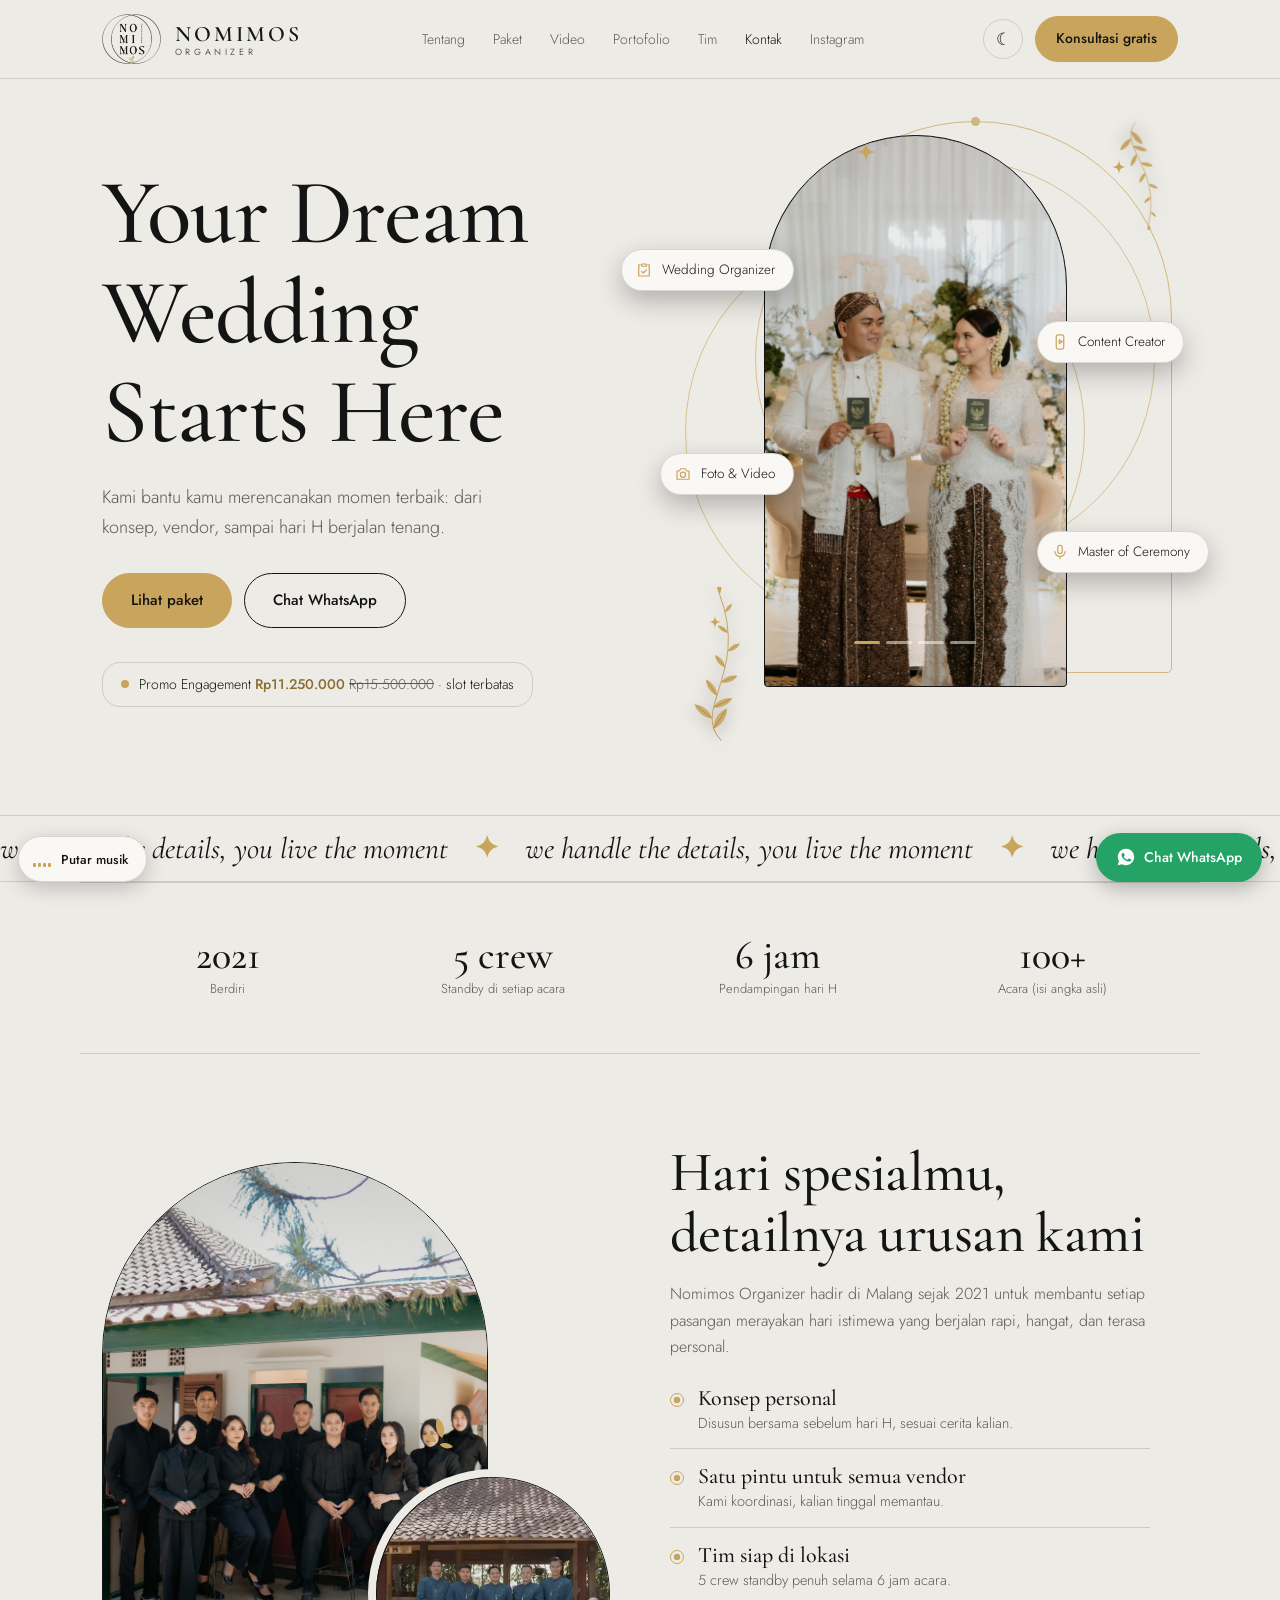
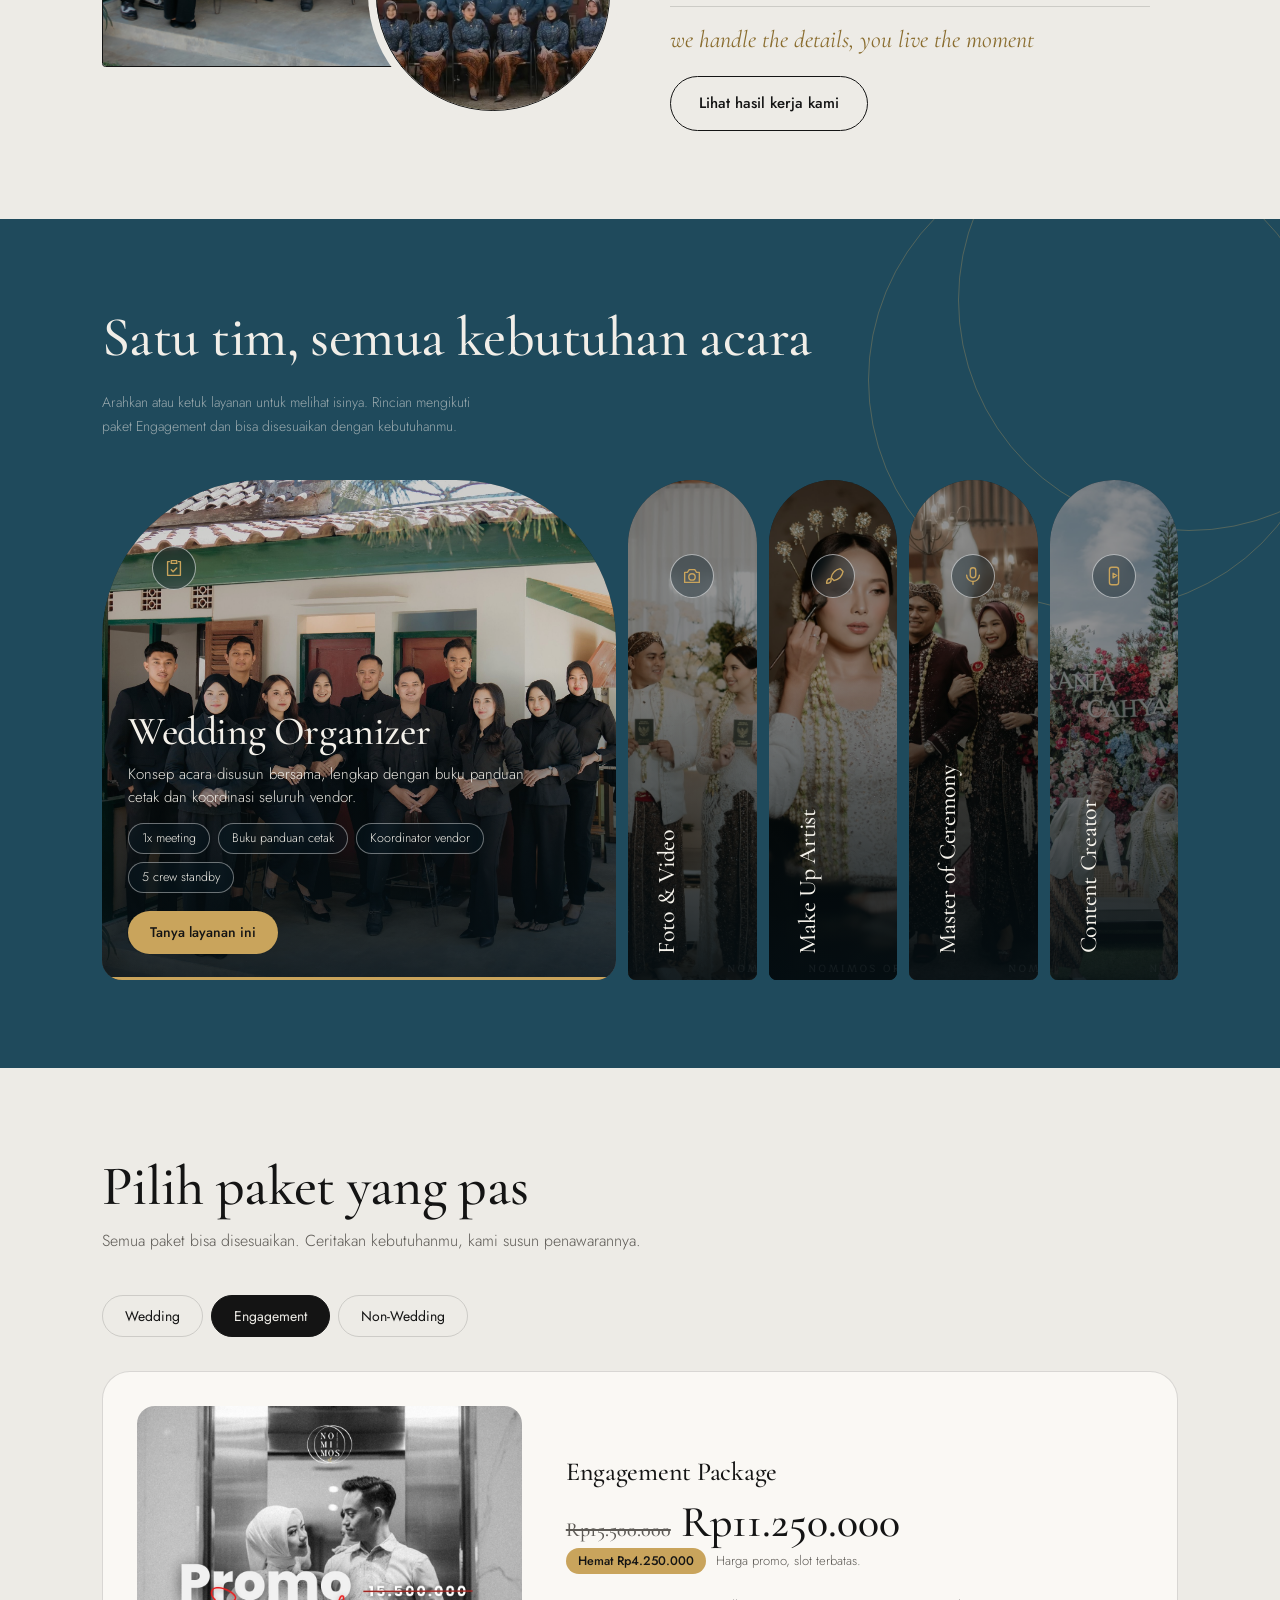
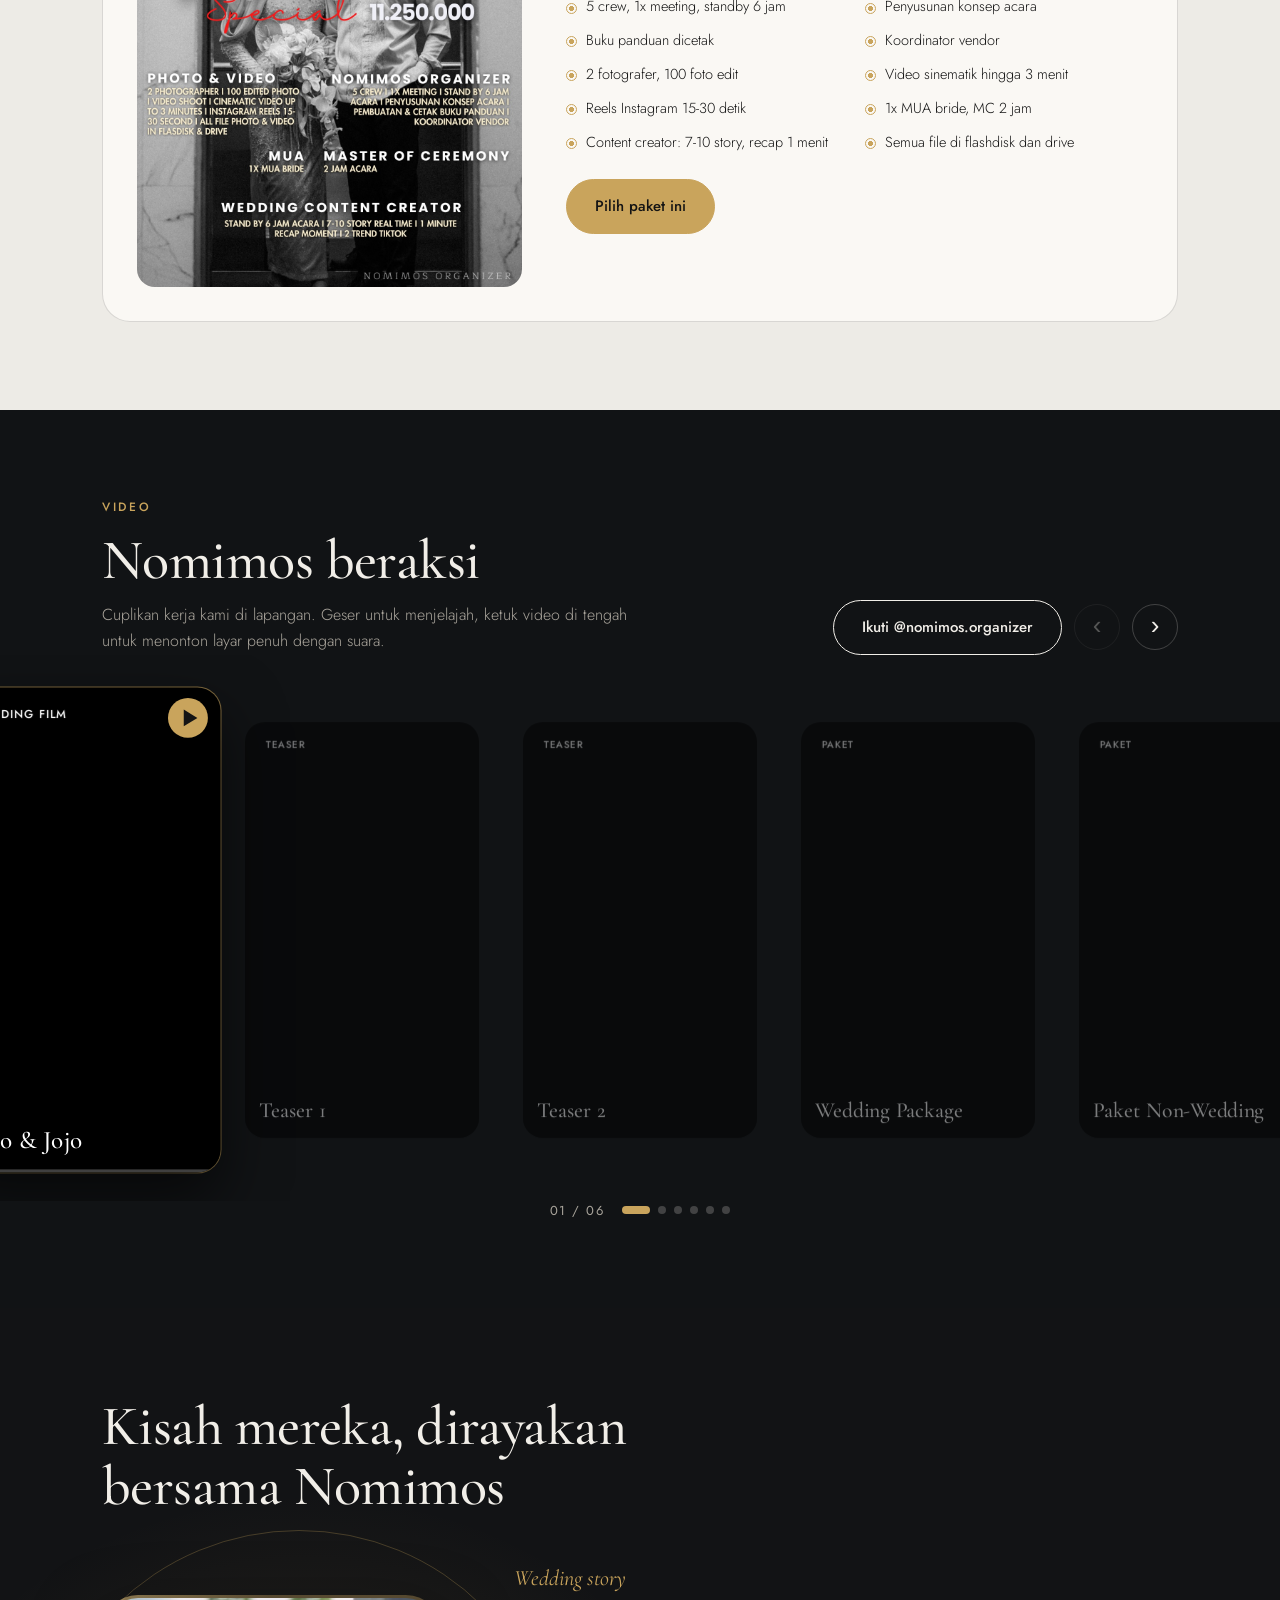
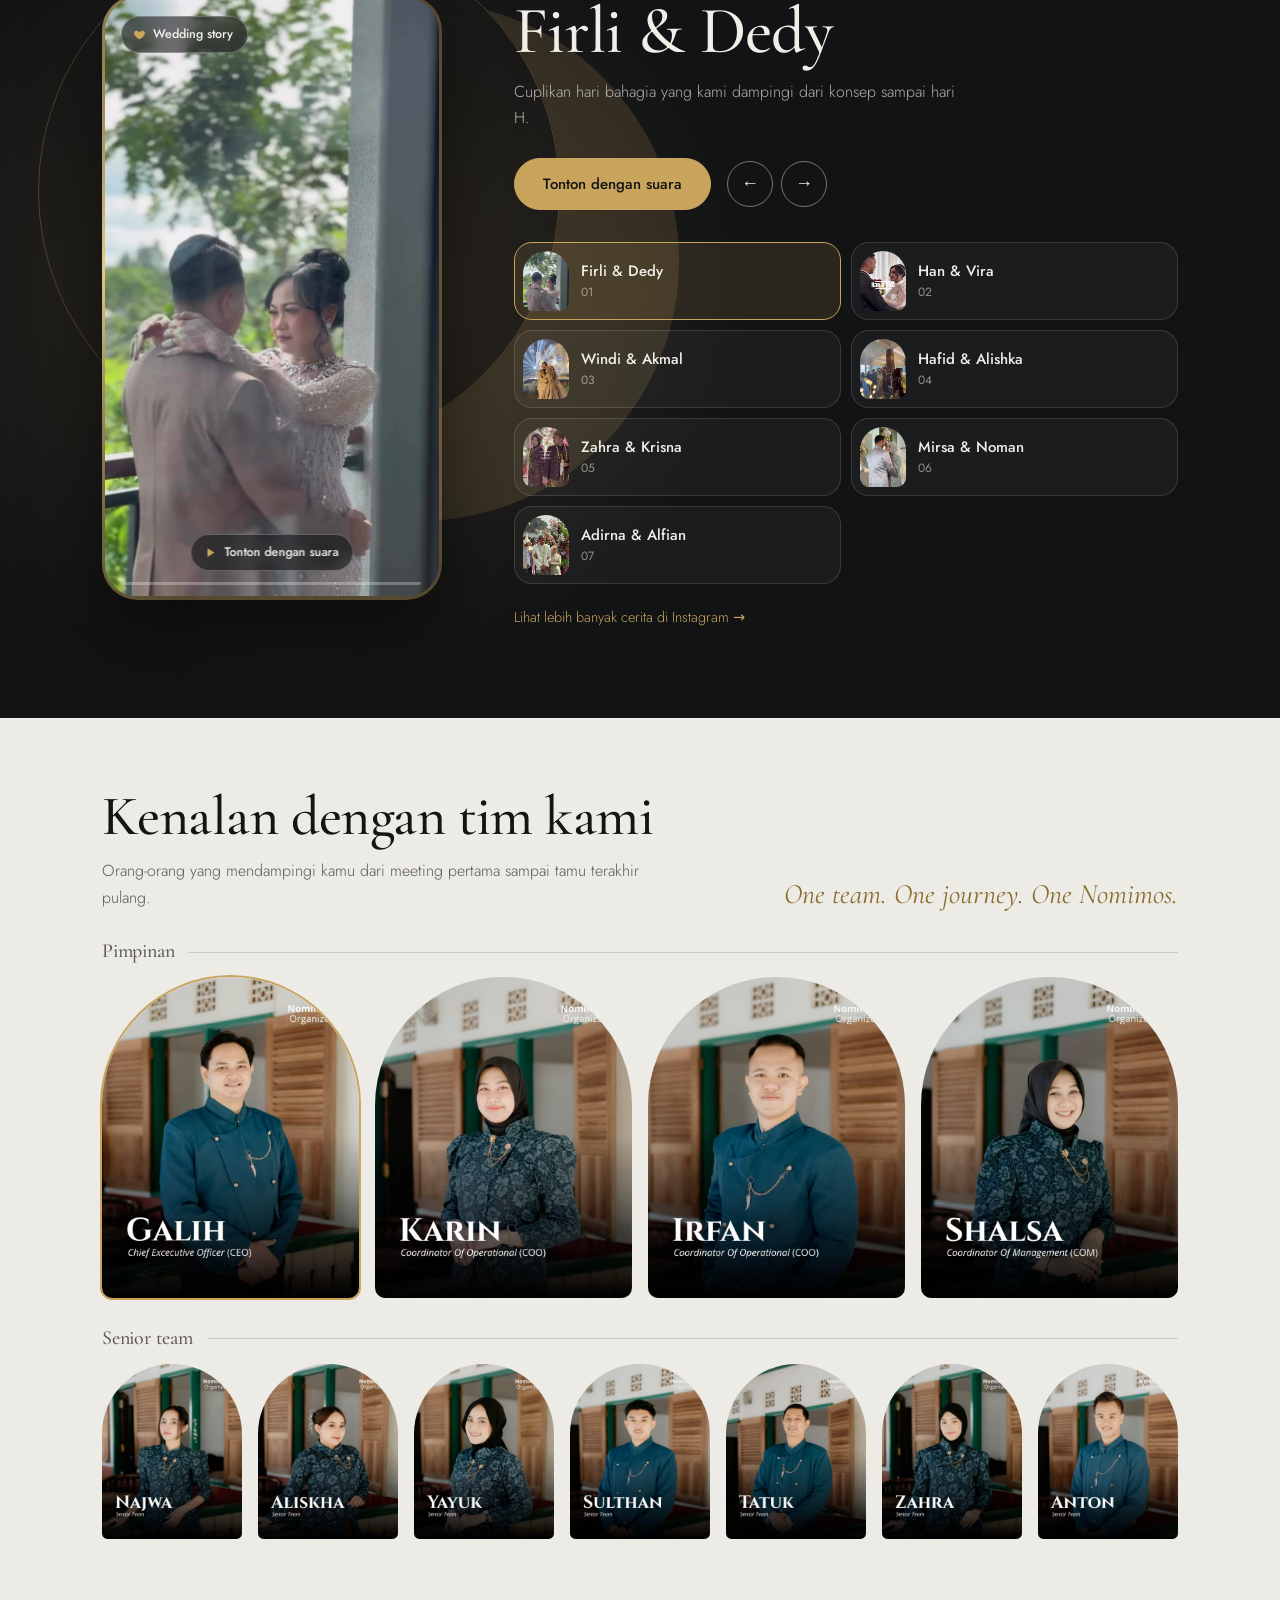
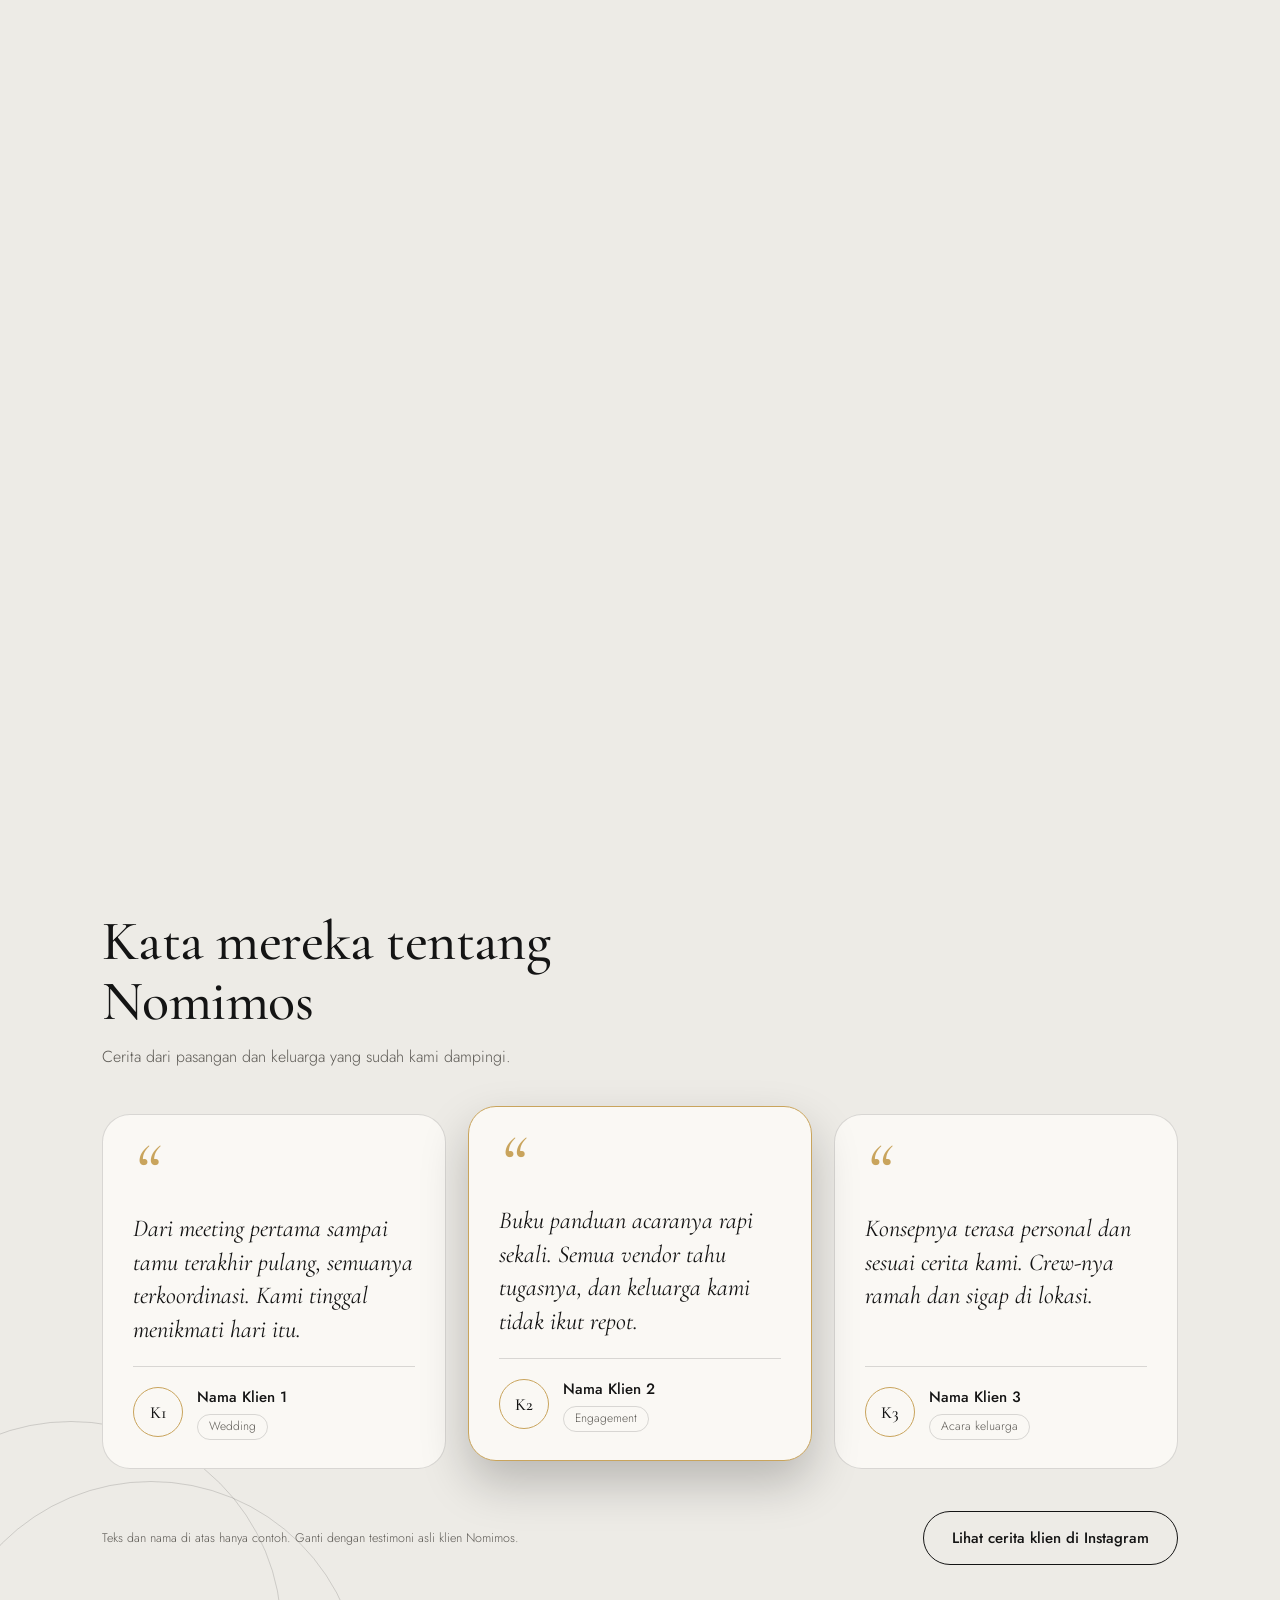
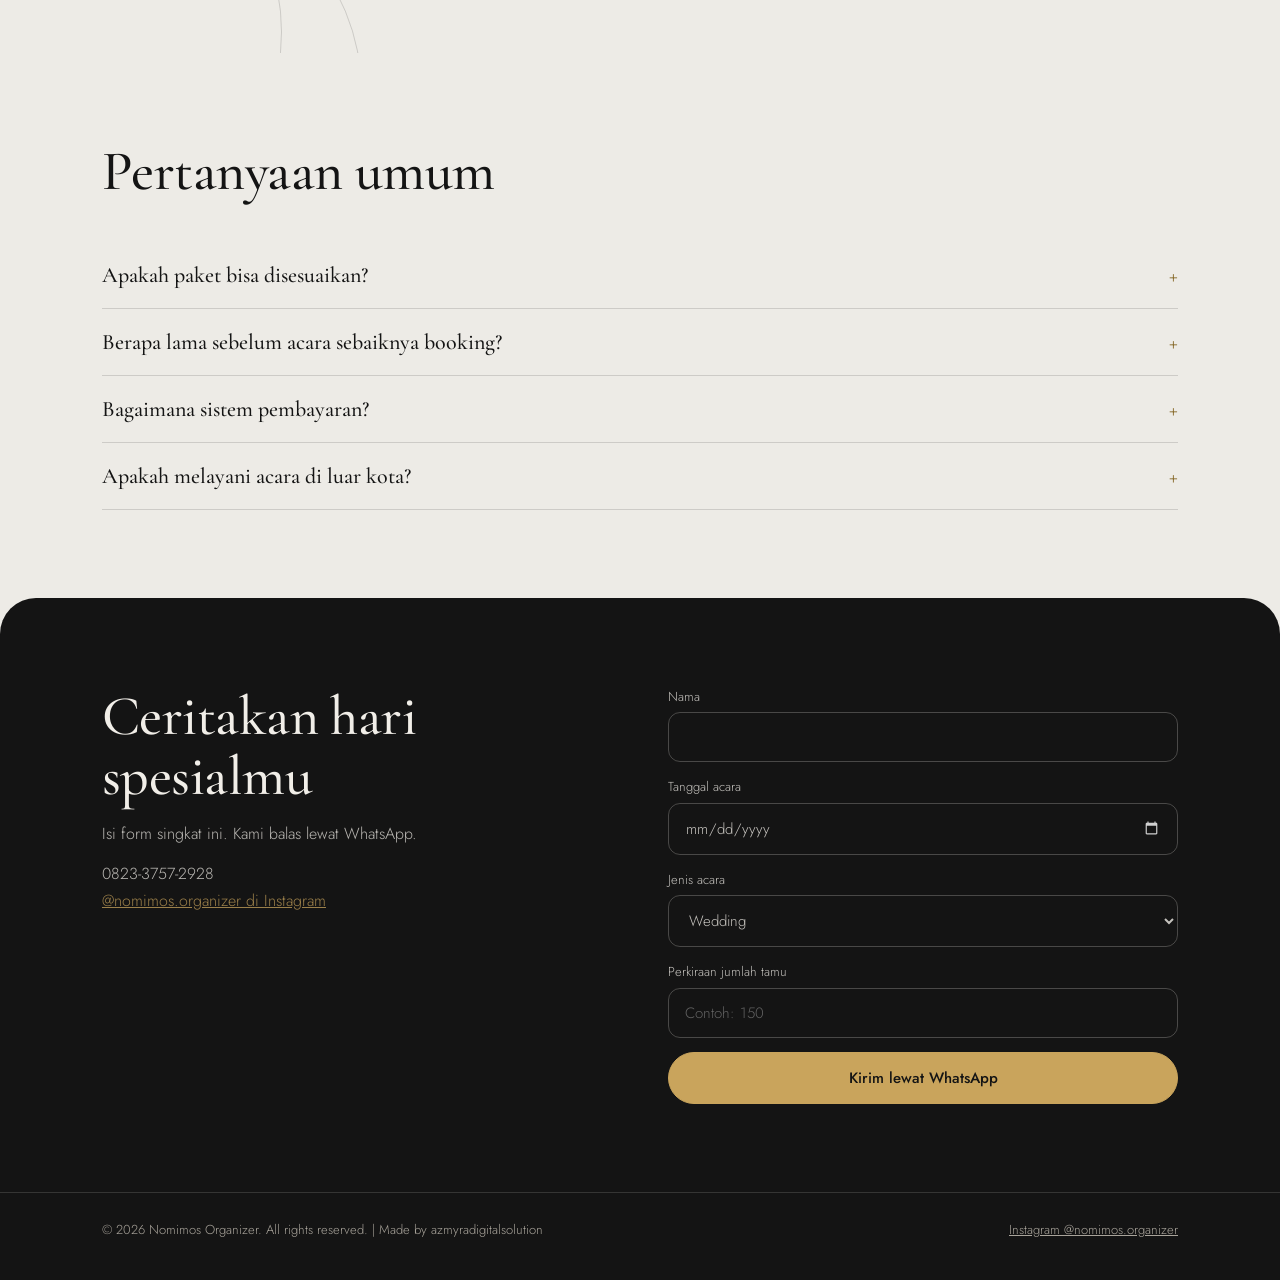
==== commit 3563bae7: "Perbaiki section Nomimos beraksi: cache-busting CSS/JS dan posisi awal carousel" ====
--- a/index.html
+++ b/index.html
@@ -30,23 +30,23 @@
   <script>try{var t=localStorage.getItem('ntheme');if(t)document.documentElement.dataset.theme=t}catch(e){}</script>
 
   <!-- CSS: urutan penting (dasar -> komponen -> utilitas) -->
-  <link rel="stylesheet" href="css/base.css">
-  <link rel="stylesheet" href="css/animations.css">
-  <link rel="stylesheet" href="css/nav.css">
-  <link rel="stylesheet" href="css/hero.css">
-  <link rel="stylesheet" href="css/marquee-stats.css">
-  <link rel="stylesheet" href="css/about.css">
-  <link rel="stylesheet" href="css/services.css">
-  <link rel="stylesheet" href="css/packages.css">
-  <link rel="stylesheet" href="css/media.css">
-  <link rel="stylesheet" href="css/stories.css">
-  <link rel="stylesheet" href="css/team.css">
-  <link rel="stylesheet" href="css/process.css">
-  <link rel="stylesheet" href="css/testimonials.css">
-  <link rel="stylesheet" href="css/faq-contact.css">
-  <link rel="stylesheet" href="css/footer.css">
-  <link rel="stylesheet" href="css/widgets.css">
-  <link rel="stylesheet" href="css/utilities.css">
+  <link rel="stylesheet" href="css/base.css?v=2">
+  <link rel="stylesheet" href="css/animations.css?v=2">
+  <link rel="stylesheet" href="css/nav.css?v=2">
+  <link rel="stylesheet" href="css/hero.css?v=2">
+  <link rel="stylesheet" href="css/marquee-stats.css?v=2">
+  <link rel="stylesheet" href="css/about.css?v=2">
+  <link rel="stylesheet" href="css/services.css?v=2">
+  <link rel="stylesheet" href="css/packages.css?v=2">
+  <link rel="stylesheet" href="css/media.css?v=2">
+  <link rel="stylesheet" href="css/stories.css?v=2">
+  <link rel="stylesheet" href="css/team.css?v=2">
+  <link rel="stylesheet" href="css/process.css?v=2">
+  <link rel="stylesheet" href="css/testimonials.css?v=2">
+  <link rel="stylesheet" href="css/faq-contact.css?v=2">
+  <link rel="stylesheet" href="css/footer.css?v=2">
+  <link rel="stylesheet" href="css/widgets.css?v=2">
+  <link rel="stylesheet" href="css/utilities.css?v=2">
 </head>
 <body>
   <!-- Garis progres scroll (diatur oleh js/nav.js) -->
@@ -546,18 +546,18 @@
   <div class="lb" id="lbi" hidden role="dialog" aria-label="Foto"><button class="x" aria-label="Tutup">×</button><img id="lbim" alt=""></div>
 
   <!-- JavaScript: urutan penting. config.js & media.js harus lebih dulu. -->
-  <script src="js/config.js" defer></script>
-  <script src="js/media.js" defer></script>
-  <script src="js/nav.js" defer></script>
-  <script src="js/hero.js" defer></script>
-  <script src="js/reveal.js" defer></script>
-  <script src="js/services.js" defer></script>
-  <script src="js/packages.js" defer></script>
-  <script src="js/reels.js" defer></script>
-  <script src="js/stories.js" defer></script>
-  <script src="js/testimonials.js" defer></script>
-  <script src="js/contact.js" defer></script>
-  <script src="js/music.js" defer></script>
-  <script src="js/cursor.js" defer></script>
+  <script src="js/config.js?v=2" defer></script>
+  <script src="js/media.js?v=2" defer></script>
+  <script src="js/nav.js?v=2" defer></script>
+  <script src="js/hero.js?v=2" defer></script>
+  <script src="js/reveal.js?v=2" defer></script>
+  <script src="js/services.js?v=2" defer></script>
+  <script src="js/packages.js?v=2" defer></script>
+  <script src="js/reels.js?v=2" defer></script>
+  <script src="js/stories.js?v=2" defer></script>
+  <script src="js/testimonials.js?v=2" defer></script>
+  <script src="js/contact.js?v=2" defer></script>
+  <script src="js/music.js?v=2" defer></script>
+  <script src="js/cursor.js?v=2" defer></script>
 </body>
 </html>
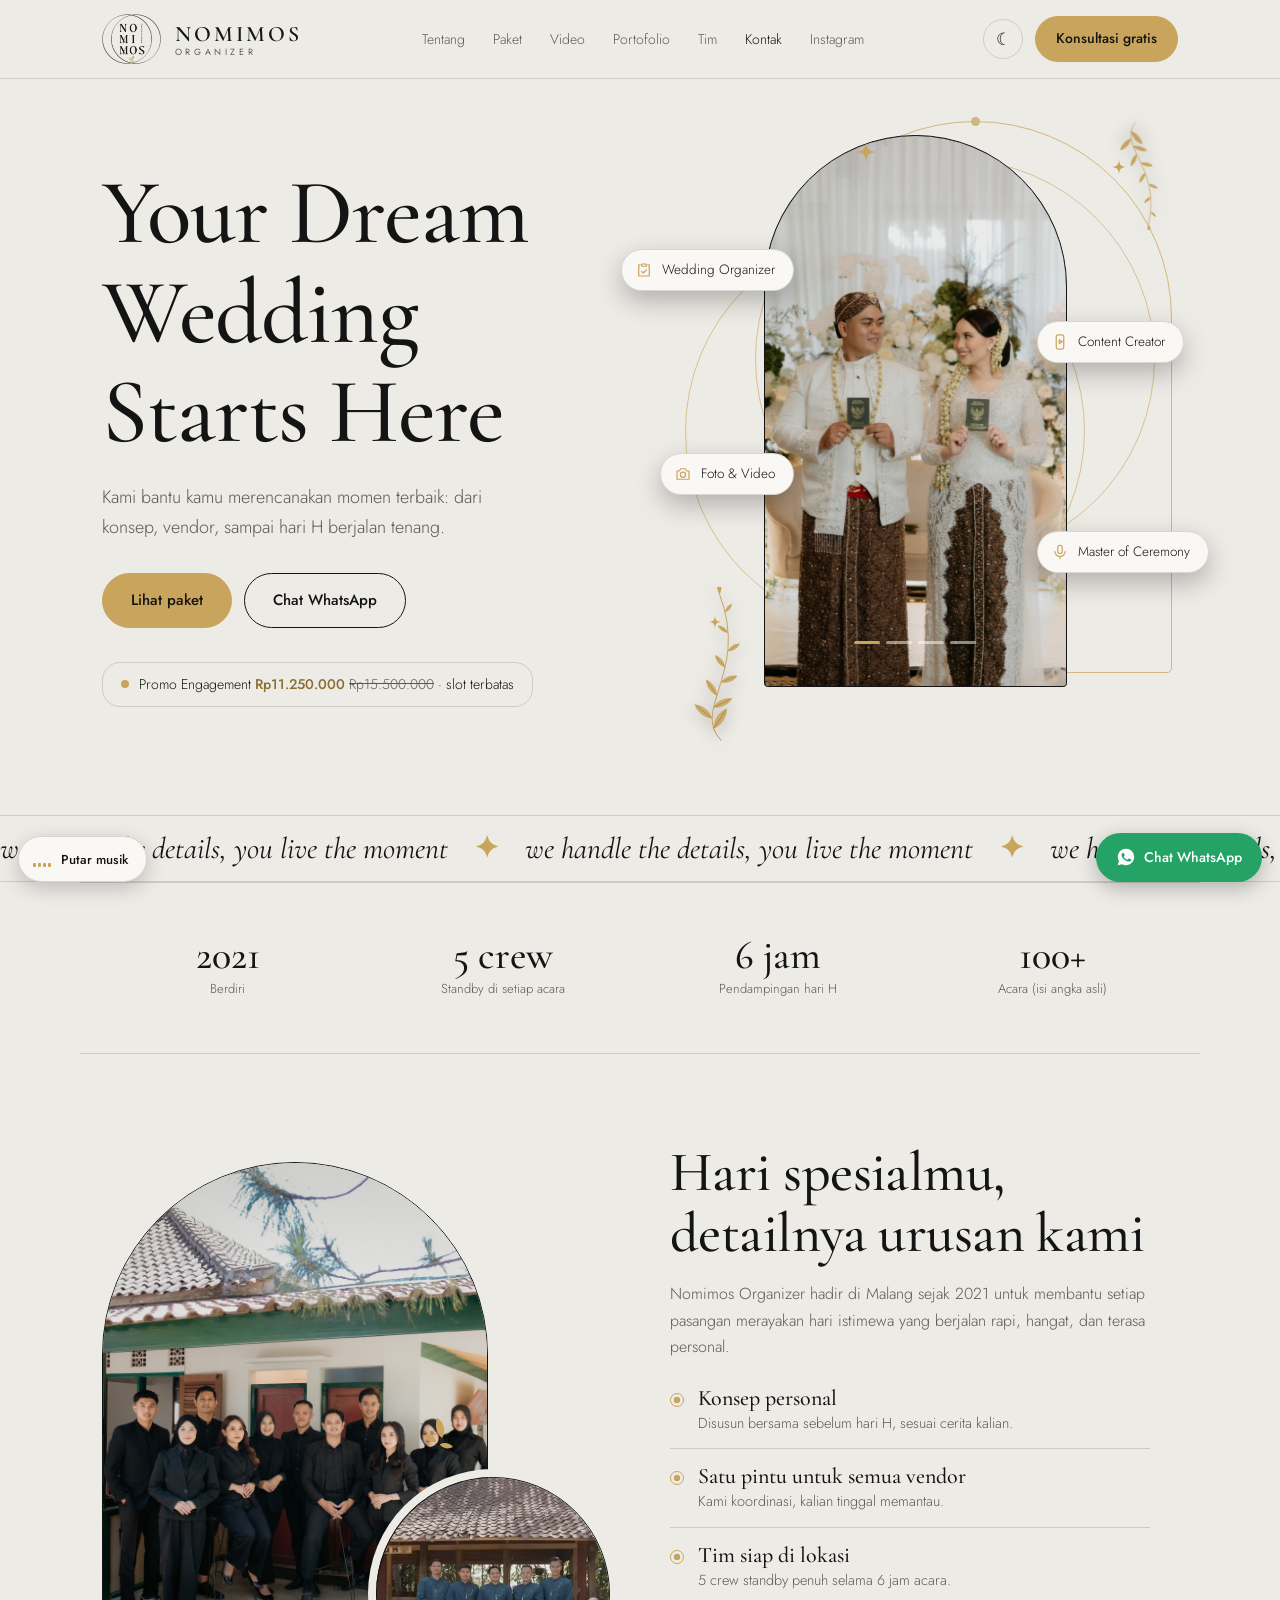
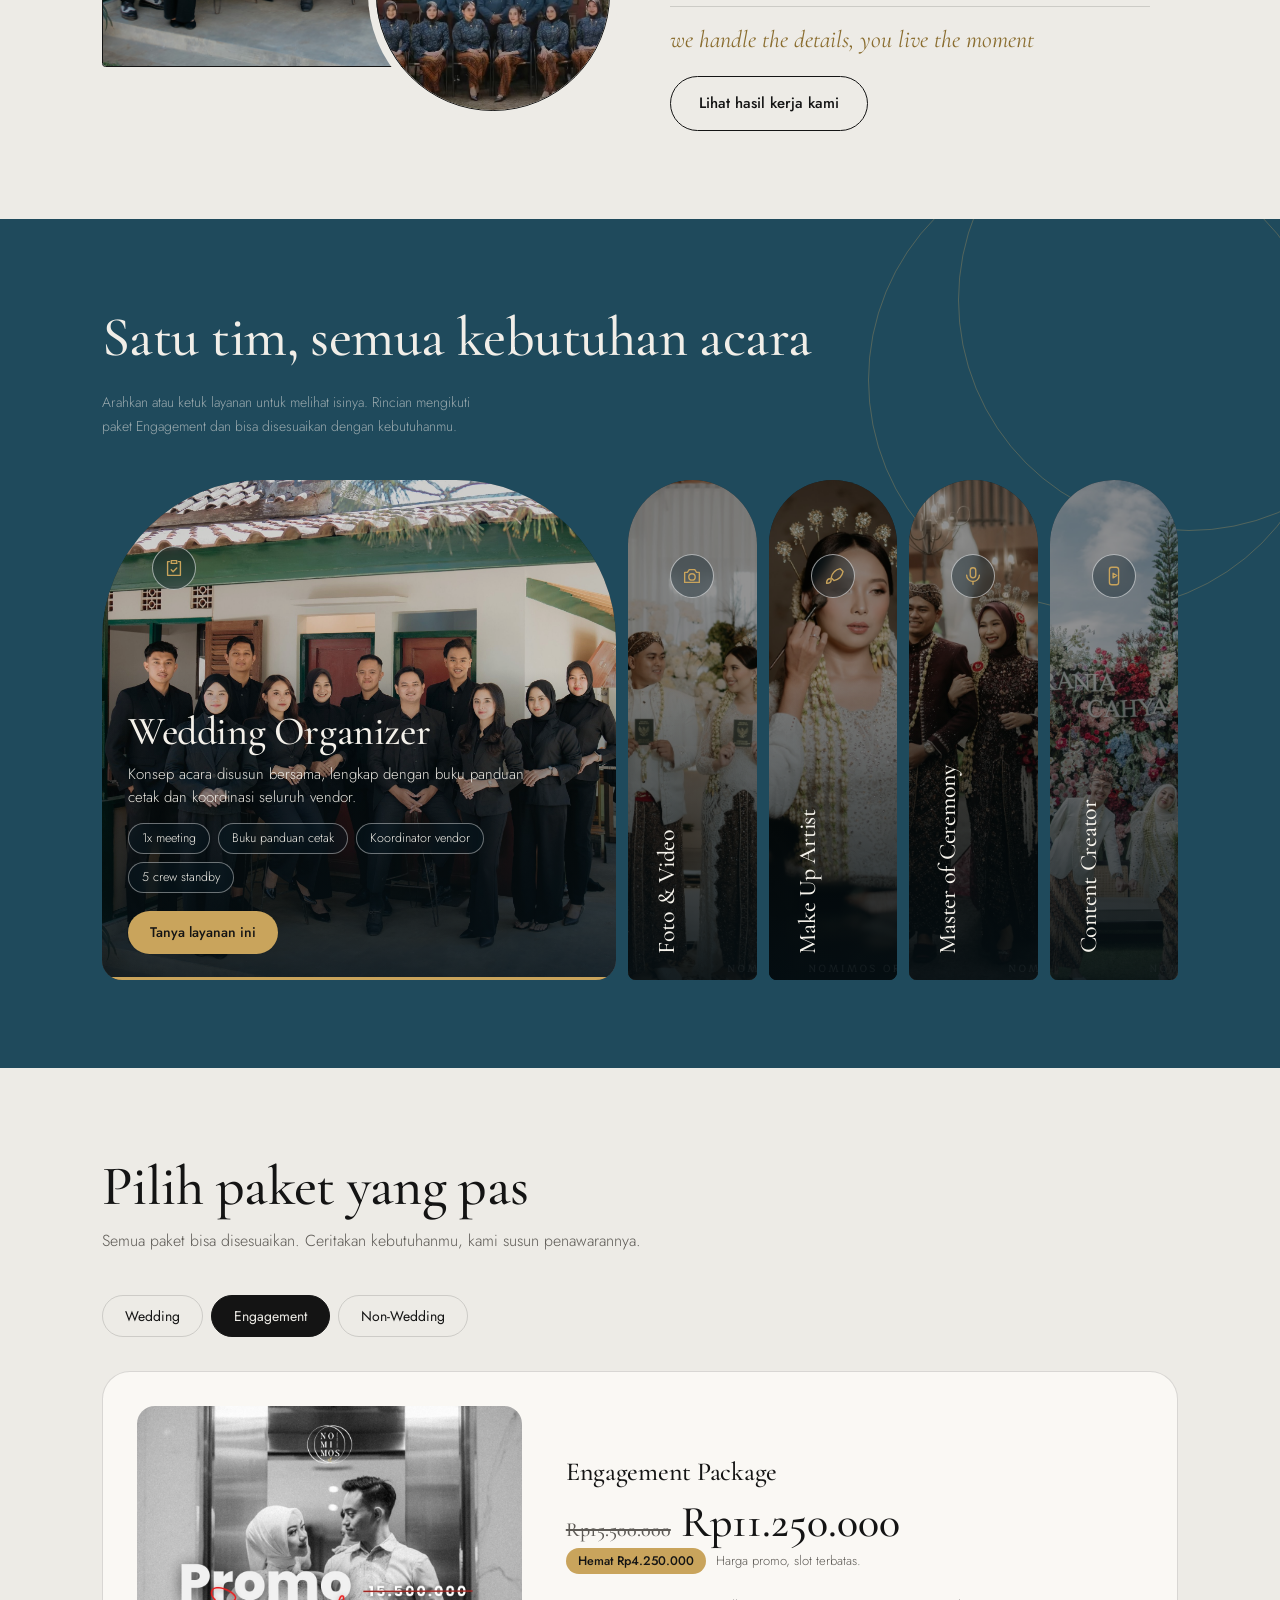
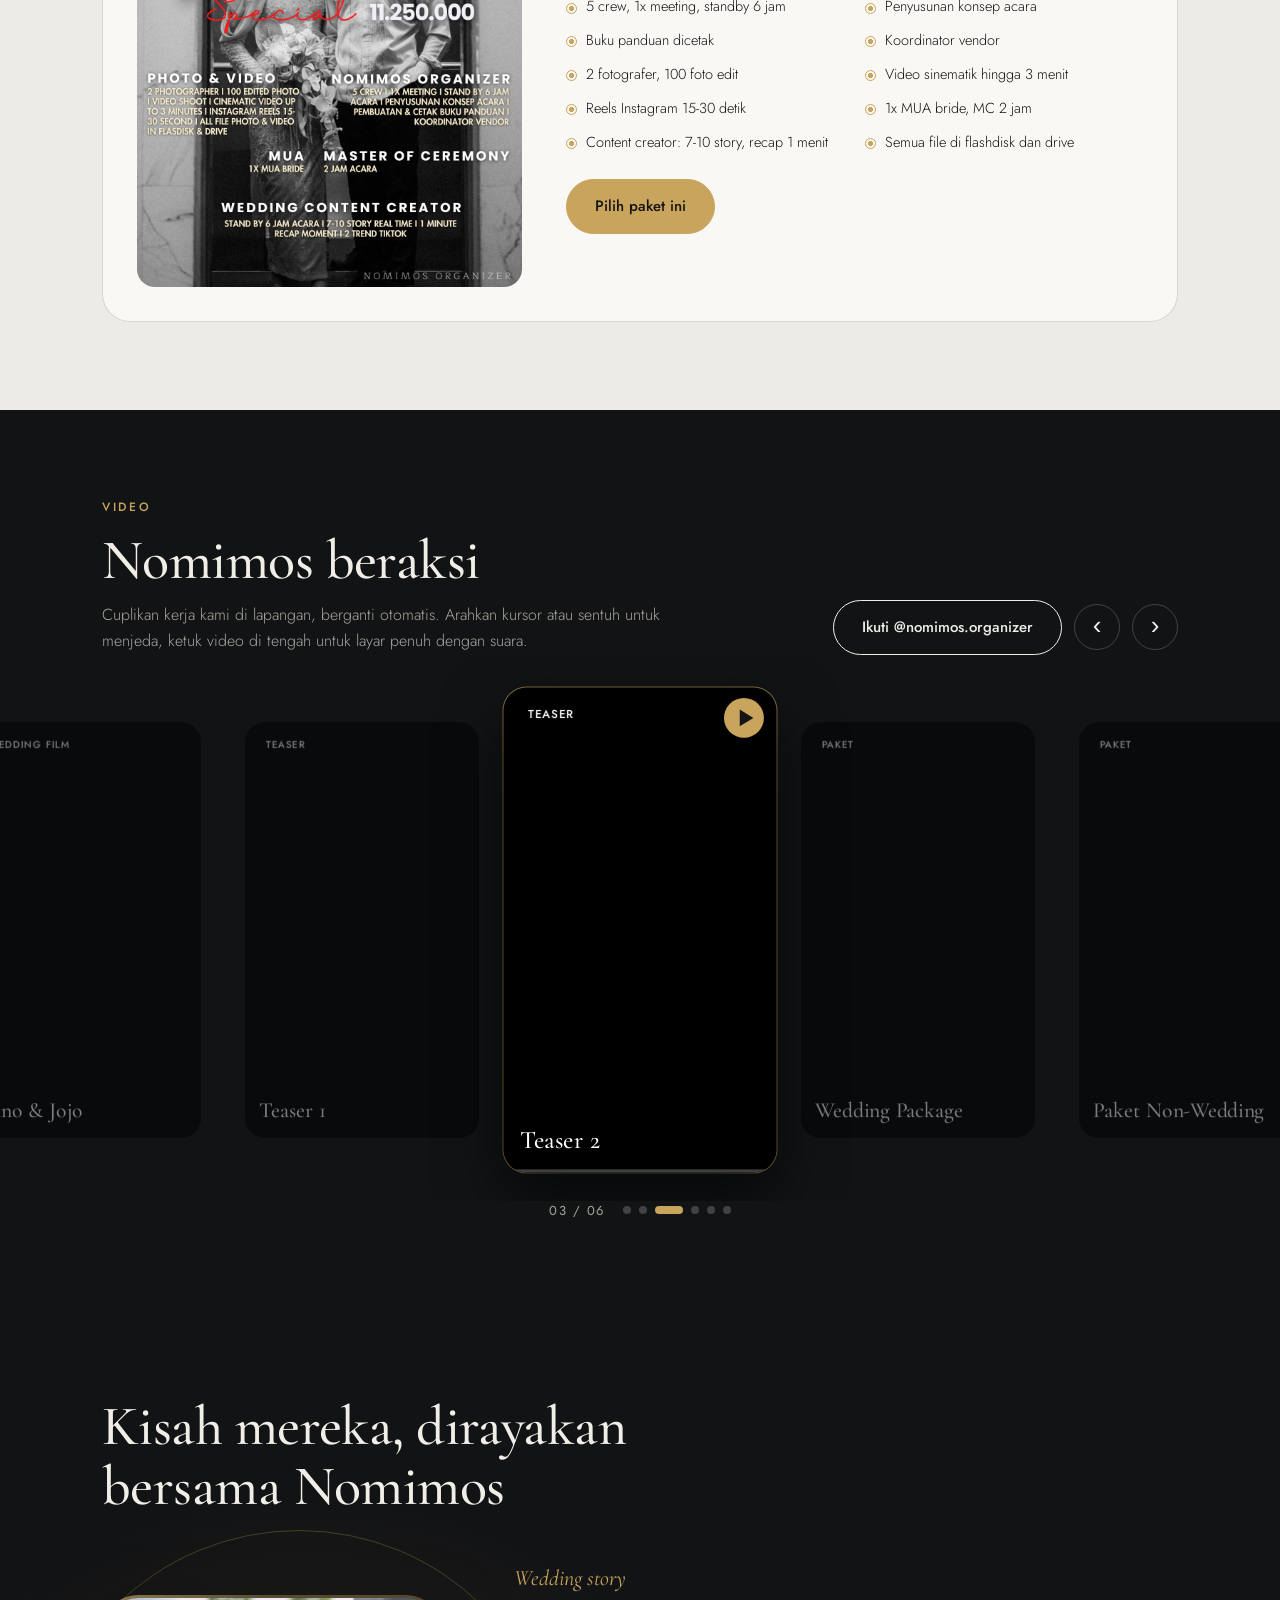
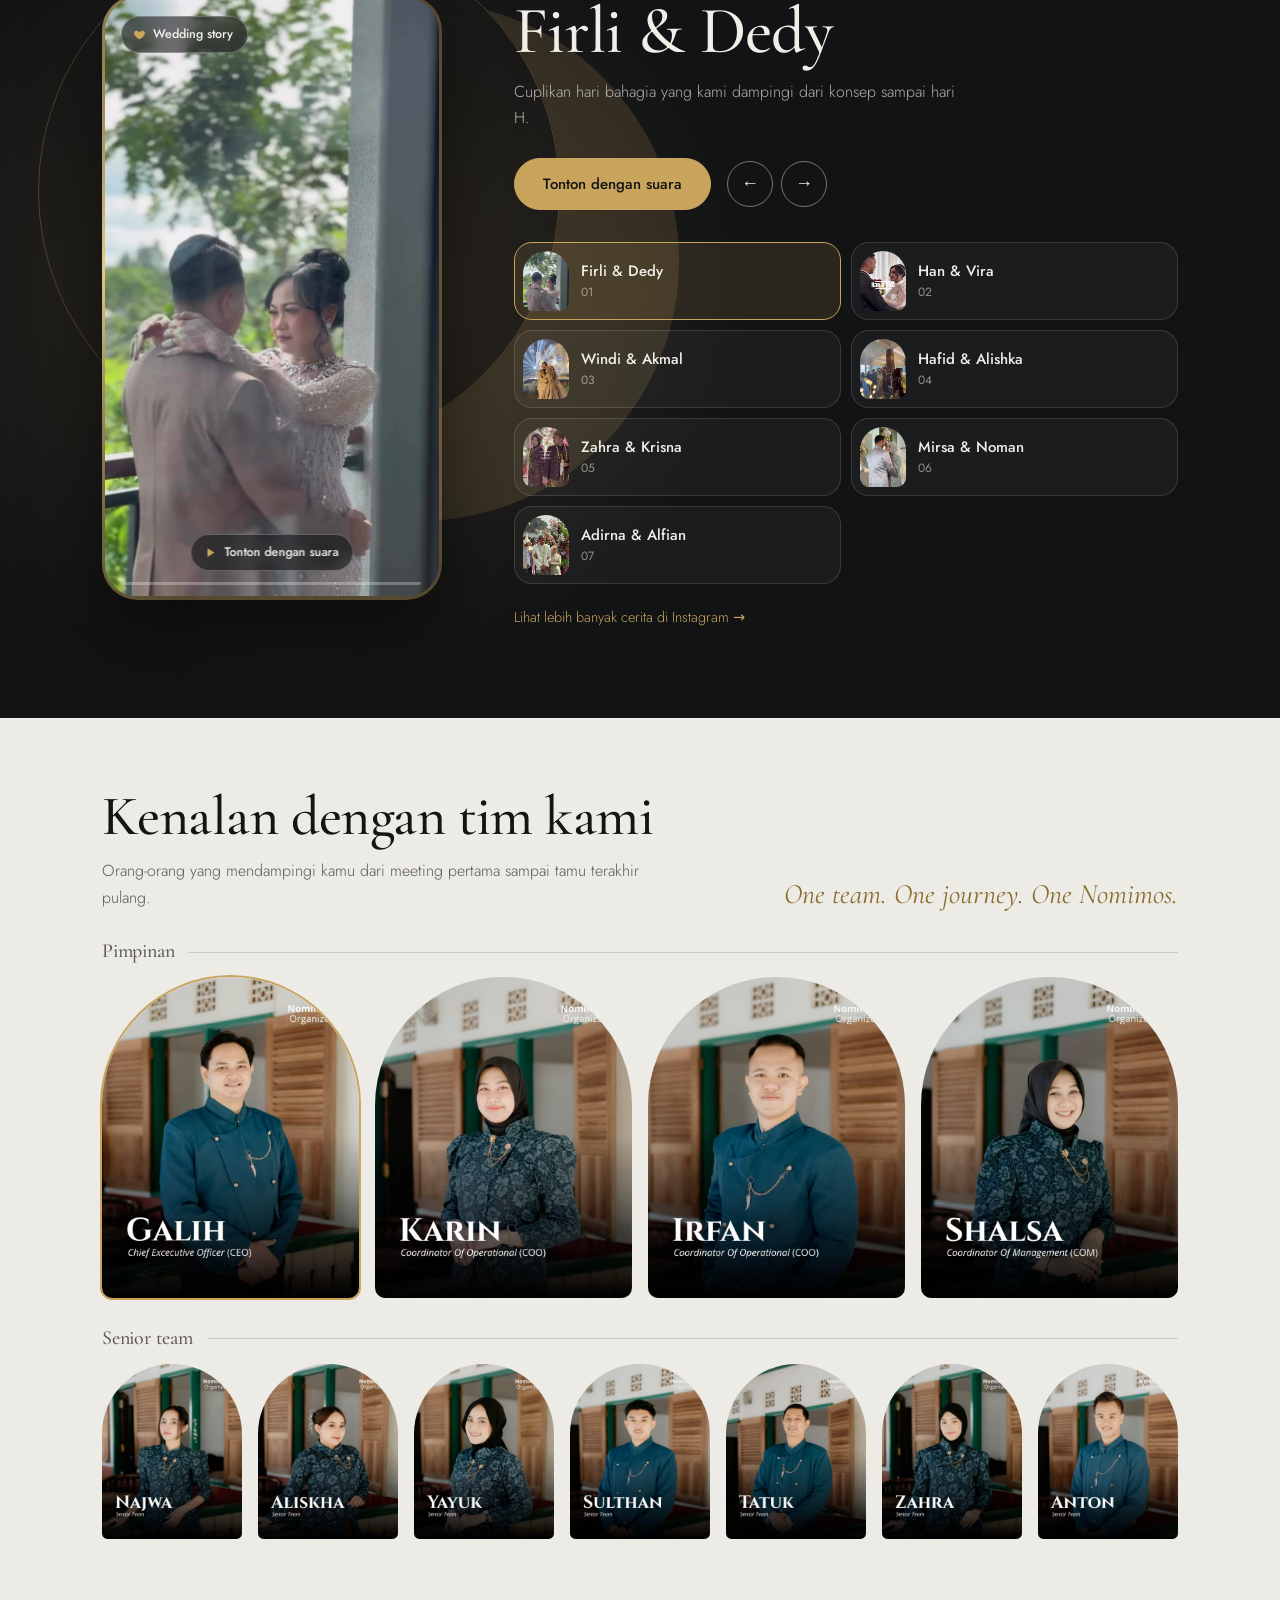
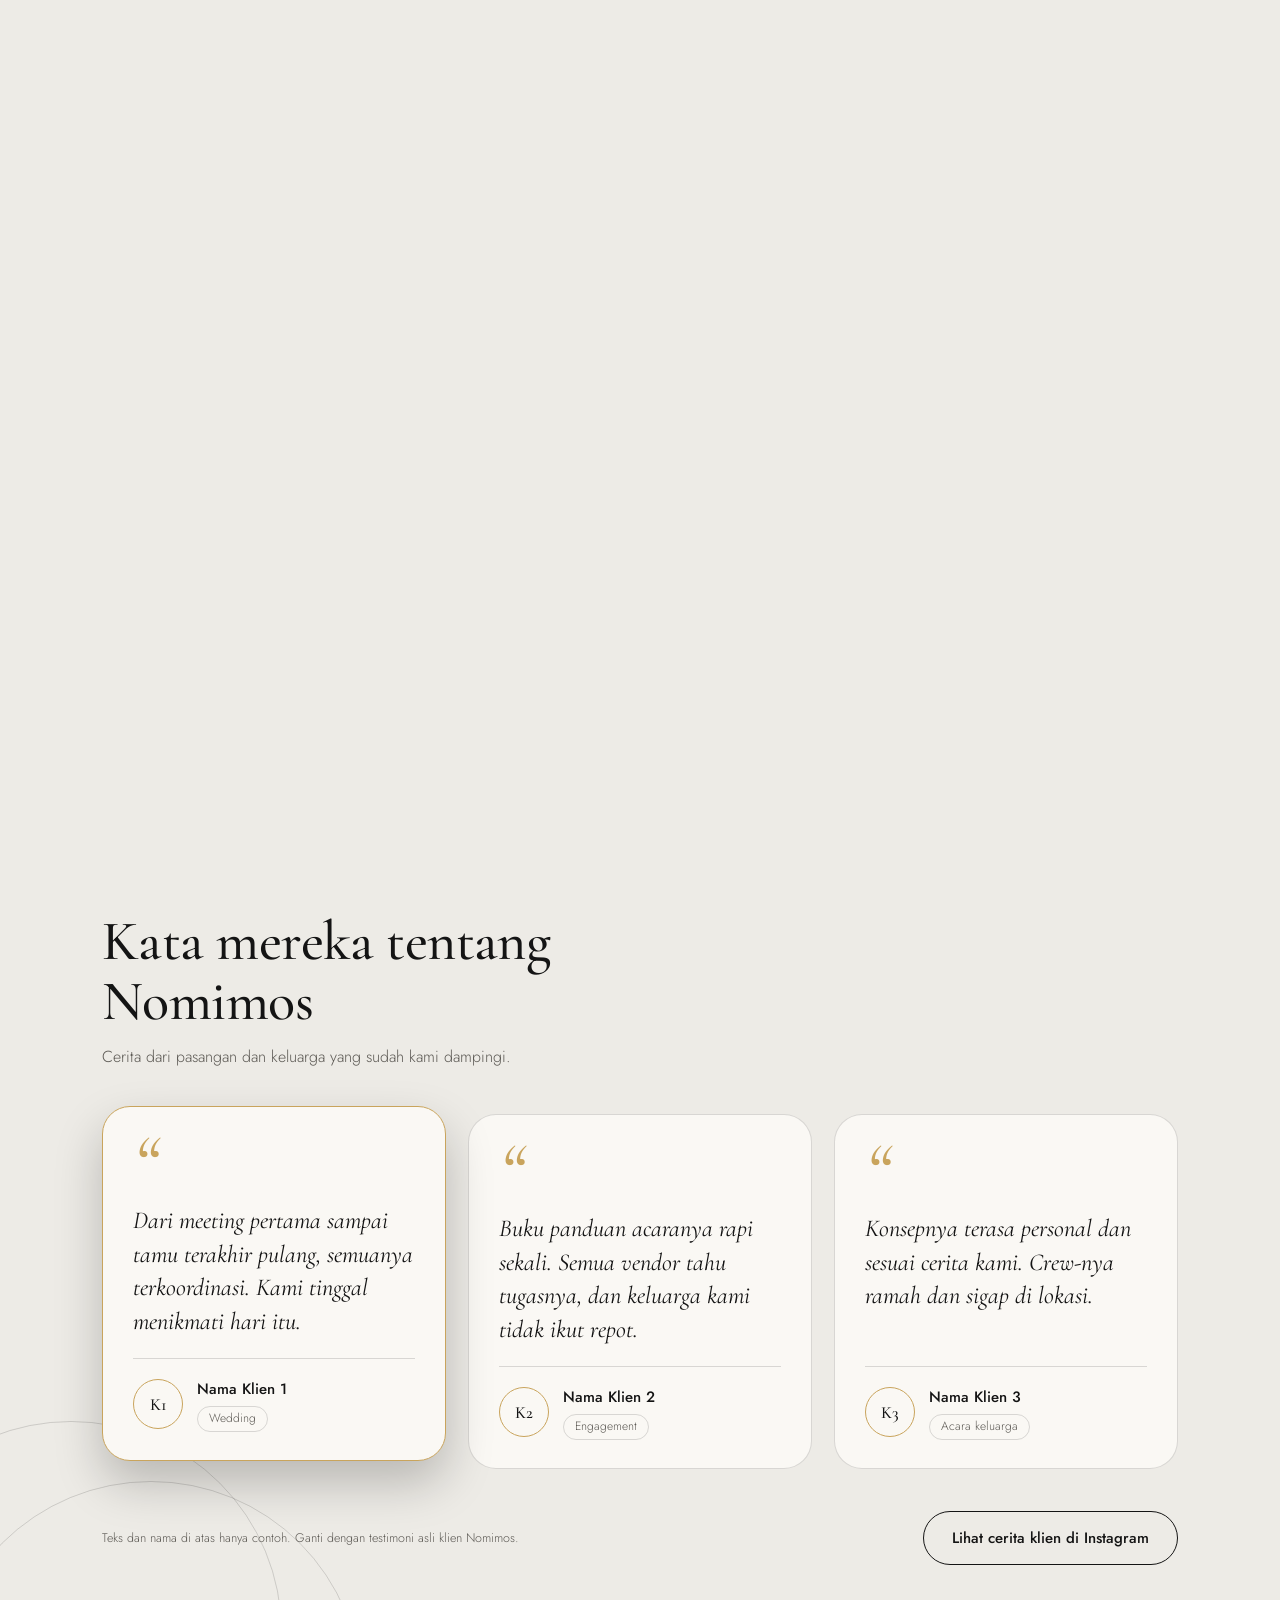
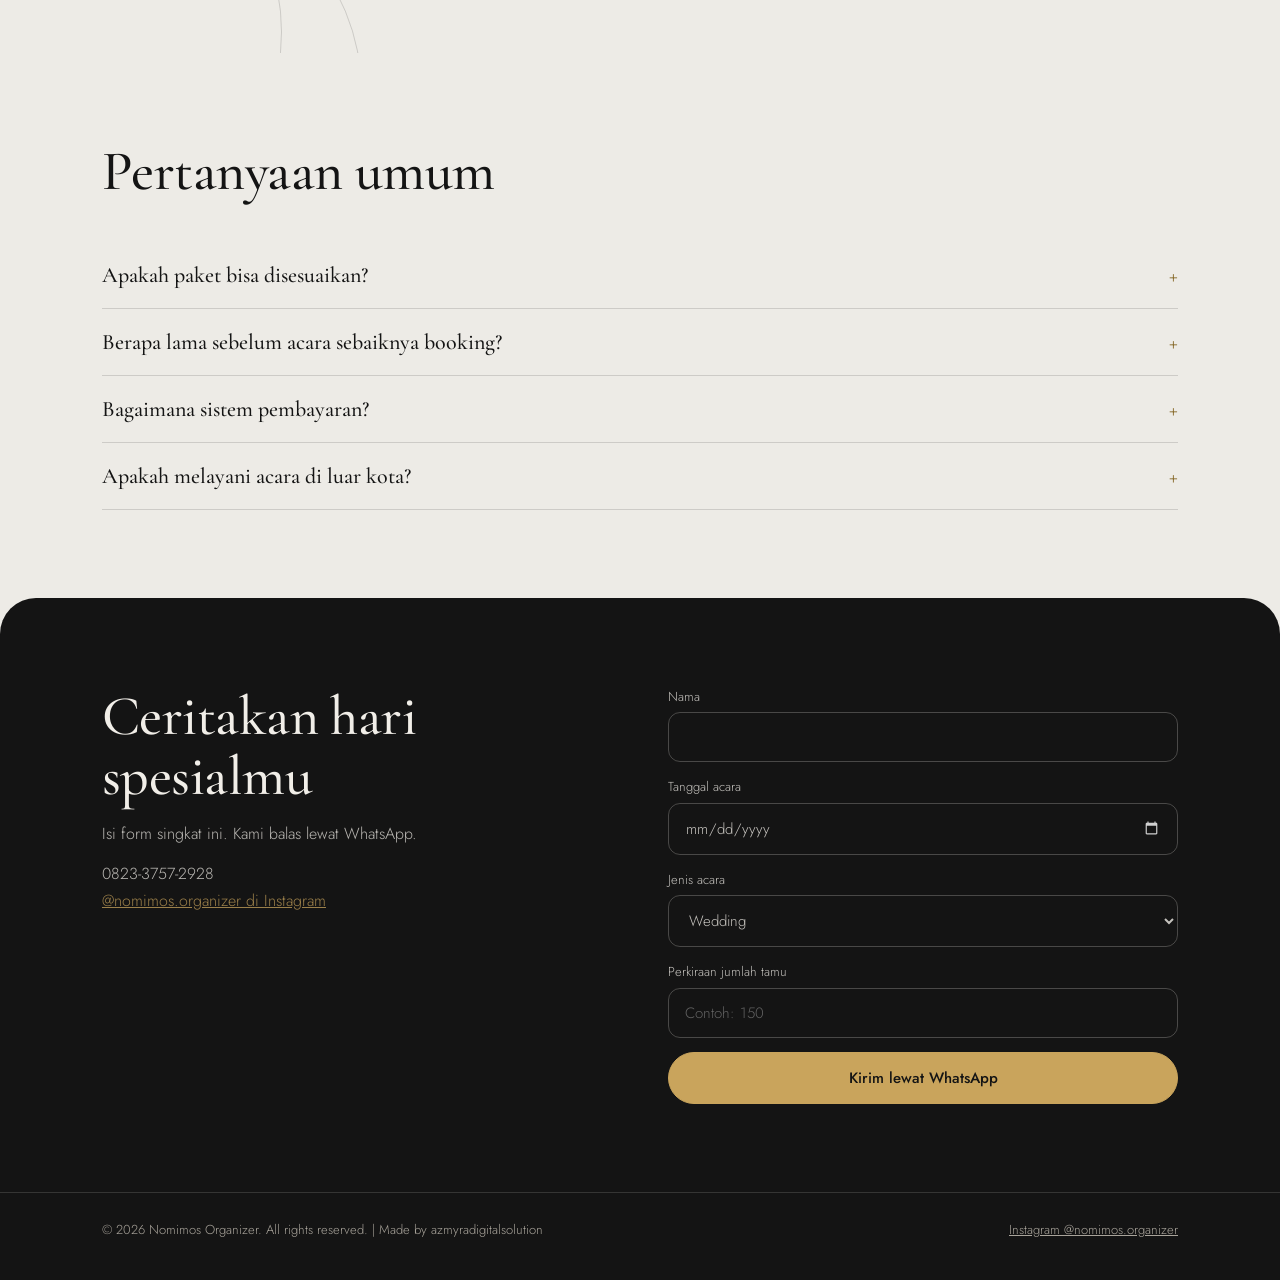
==== commit 901337c3: "Carousel Nomimos beraksi: pergantian video otomatis tiap 7 detik dengan hitung mundur" ====
--- a/index.html
+++ b/index.html
@@ -30,23 +30,23 @@
   <script>try{var t=localStorage.getItem('ntheme');if(t)document.documentElement.dataset.theme=t}catch(e){}</script>
 
   <!-- CSS: urutan penting (dasar -> komponen -> utilitas) -->
-  <link rel="stylesheet" href="css/base.css?v=2">
-  <link rel="stylesheet" href="css/animations.css?v=2">
-  <link rel="stylesheet" href="css/nav.css?v=2">
-  <link rel="stylesheet" href="css/hero.css?v=2">
-  <link rel="stylesheet" href="css/marquee-stats.css?v=2">
-  <link rel="stylesheet" href="css/about.css?v=2">
-  <link rel="stylesheet" href="css/services.css?v=2">
-  <link rel="stylesheet" href="css/packages.css?v=2">
-  <link rel="stylesheet" href="css/media.css?v=2">
-  <link rel="stylesheet" href="css/stories.css?v=2">
-  <link rel="stylesheet" href="css/team.css?v=2">
-  <link rel="stylesheet" href="css/process.css?v=2">
-  <link rel="stylesheet" href="css/testimonials.css?v=2">
-  <link rel="stylesheet" href="css/faq-contact.css?v=2">
-  <link rel="stylesheet" href="css/footer.css?v=2">
-  <link rel="stylesheet" href="css/widgets.css?v=2">
-  <link rel="stylesheet" href="css/utilities.css?v=2">
+  <link rel="stylesheet" href="css/base.css?v=3">
+  <link rel="stylesheet" href="css/animations.css?v=3">
+  <link rel="stylesheet" href="css/nav.css?v=3">
+  <link rel="stylesheet" href="css/hero.css?v=3">
+  <link rel="stylesheet" href="css/marquee-stats.css?v=3">
+  <link rel="stylesheet" href="css/about.css?v=3">
+  <link rel="stylesheet" href="css/services.css?v=3">
+  <link rel="stylesheet" href="css/packages.css?v=3">
+  <link rel="stylesheet" href="css/media.css?v=3">
+  <link rel="stylesheet" href="css/stories.css?v=3">
+  <link rel="stylesheet" href="css/team.css?v=3">
+  <link rel="stylesheet" href="css/process.css?v=3">
+  <link rel="stylesheet" href="css/testimonials.css?v=3">
+  <link rel="stylesheet" href="css/faq-contact.css?v=3">
+  <link rel="stylesheet" href="css/footer.css?v=3">
+  <link rel="stylesheet" href="css/widgets.css?v=3">
+  <link rel="stylesheet" href="css/utilities.css?v=3">
 </head>
 <body>
   <!-- Garis progres scroll (diatur oleh js/nav.js) -->
@@ -296,7 +296,7 @@
       <div class="head">
         <span class="rl-eyebrow">Video</span>
         <h2>Nomimos beraksi</h2>
-        <p>Cuplikan kerja kami di lapangan. Geser untuk menjelajah, ketuk video di tengah untuk menonton layar penuh dengan suara.</p>
+        <p>Cuplikan kerja kami di lapangan, berganti otomatis. Arahkan kursor atau sentuh untuk menjeda, ketuk video di tengah untuk layar penuh dengan suara.</p>
       </div>
       <div class="rl-side">
         <a class="btn" href="https://www.instagram.com/nomimos.organizer/" target="_blank" rel="noopener">Ikuti @nomimos.organizer</a>
@@ -546,18 +546,18 @@
   <div class="lb" id="lbi" hidden role="dialog" aria-label="Foto"><button class="x" aria-label="Tutup">×</button><img id="lbim" alt=""></div>
 
   <!-- JavaScript: urutan penting. config.js & media.js harus lebih dulu. -->
-  <script src="js/config.js?v=2" defer></script>
-  <script src="js/media.js?v=2" defer></script>
-  <script src="js/nav.js?v=2" defer></script>
-  <script src="js/hero.js?v=2" defer></script>
-  <script src="js/reveal.js?v=2" defer></script>
-  <script src="js/services.js?v=2" defer></script>
-  <script src="js/packages.js?v=2" defer></script>
-  <script src="js/reels.js?v=2" defer></script>
-  <script src="js/stories.js?v=2" defer></script>
-  <script src="js/testimonials.js?v=2" defer></script>
-  <script src="js/contact.js?v=2" defer></script>
-  <script src="js/music.js?v=2" defer></script>
-  <script src="js/cursor.js?v=2" defer></script>
+  <script src="js/config.js?v=3" defer></script>
+  <script src="js/media.js?v=3" defer></script>
+  <script src="js/nav.js?v=3" defer></script>
+  <script src="js/hero.js?v=3" defer></script>
+  <script src="js/reveal.js?v=3" defer></script>
+  <script src="js/services.js?v=3" defer></script>
+  <script src="js/packages.js?v=3" defer></script>
+  <script src="js/reels.js?v=3" defer></script>
+  <script src="js/stories.js?v=3" defer></script>
+  <script src="js/testimonials.js?v=3" defer></script>
+  <script src="js/contact.js?v=3" defer></script>
+  <script src="js/music.js?v=3" defer></script>
+  <script src="js/cursor.js?v=3" defer></script>
 </body>
 </html>
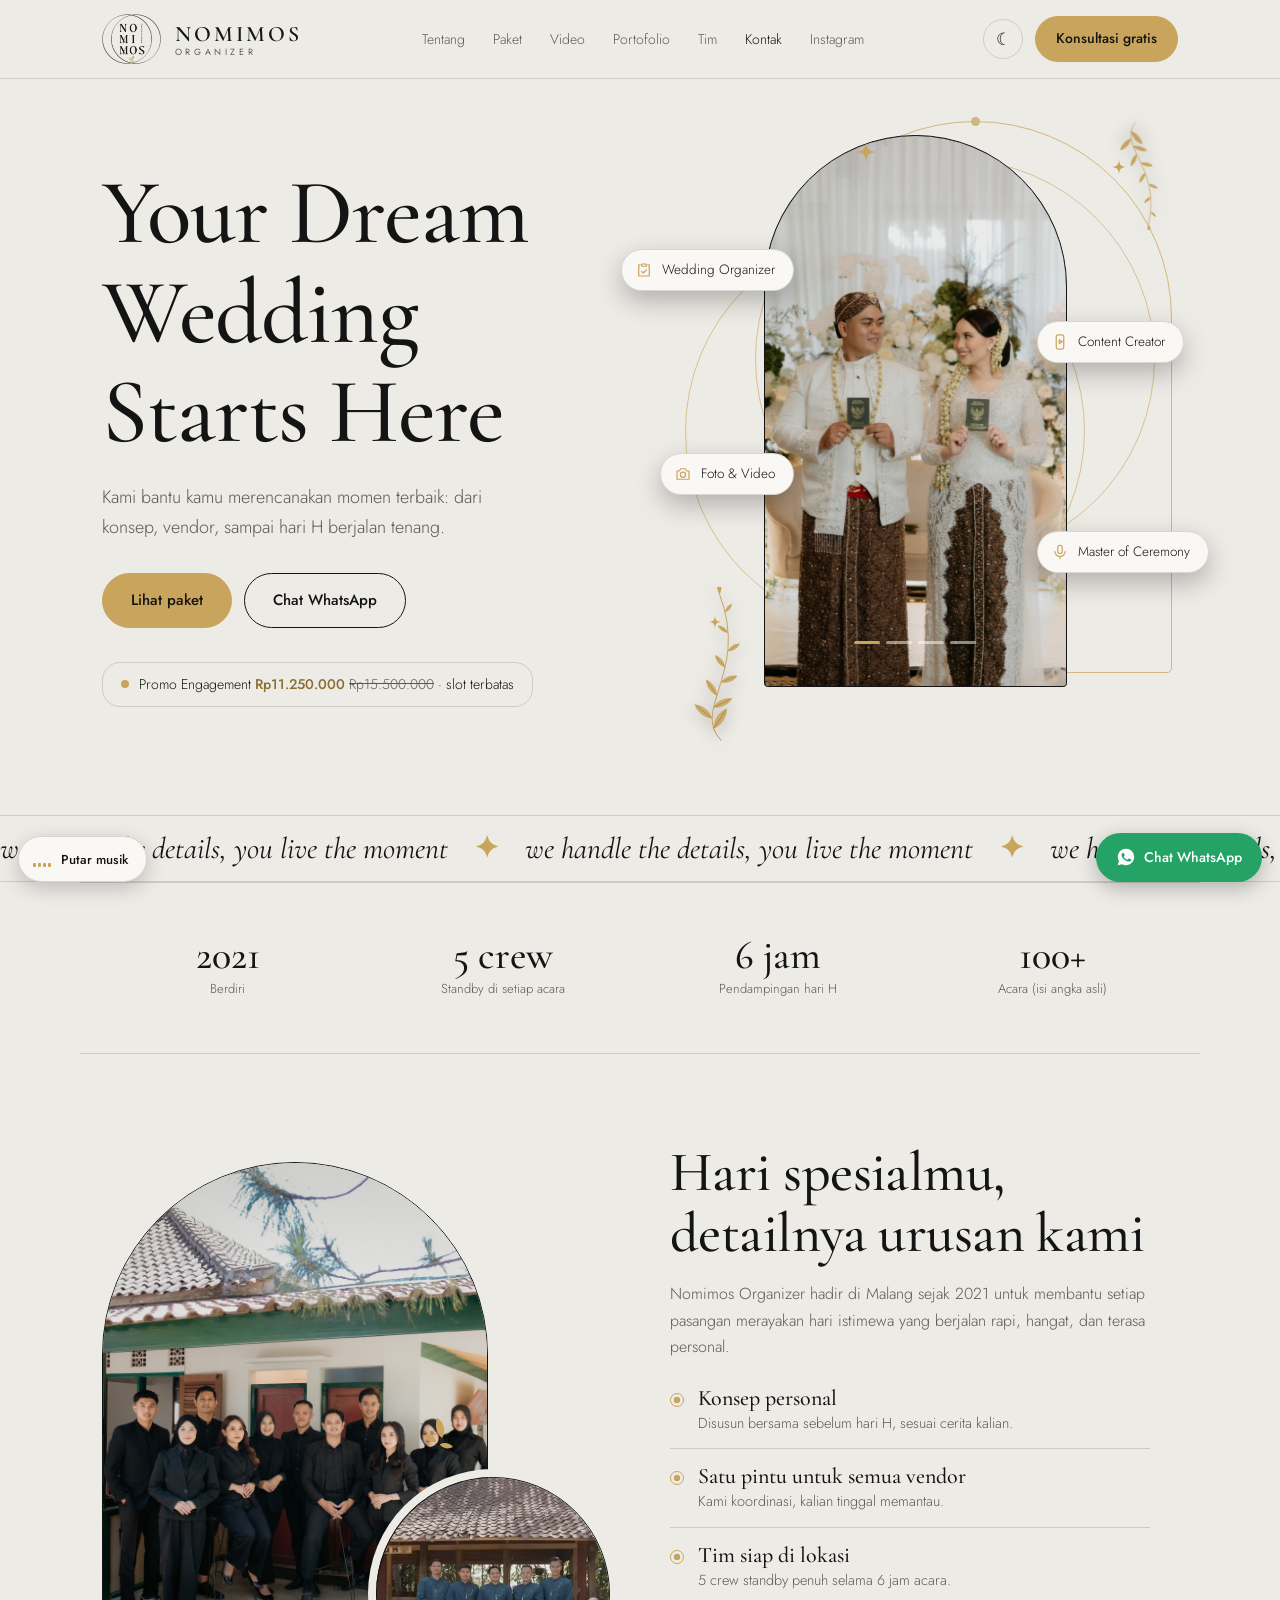
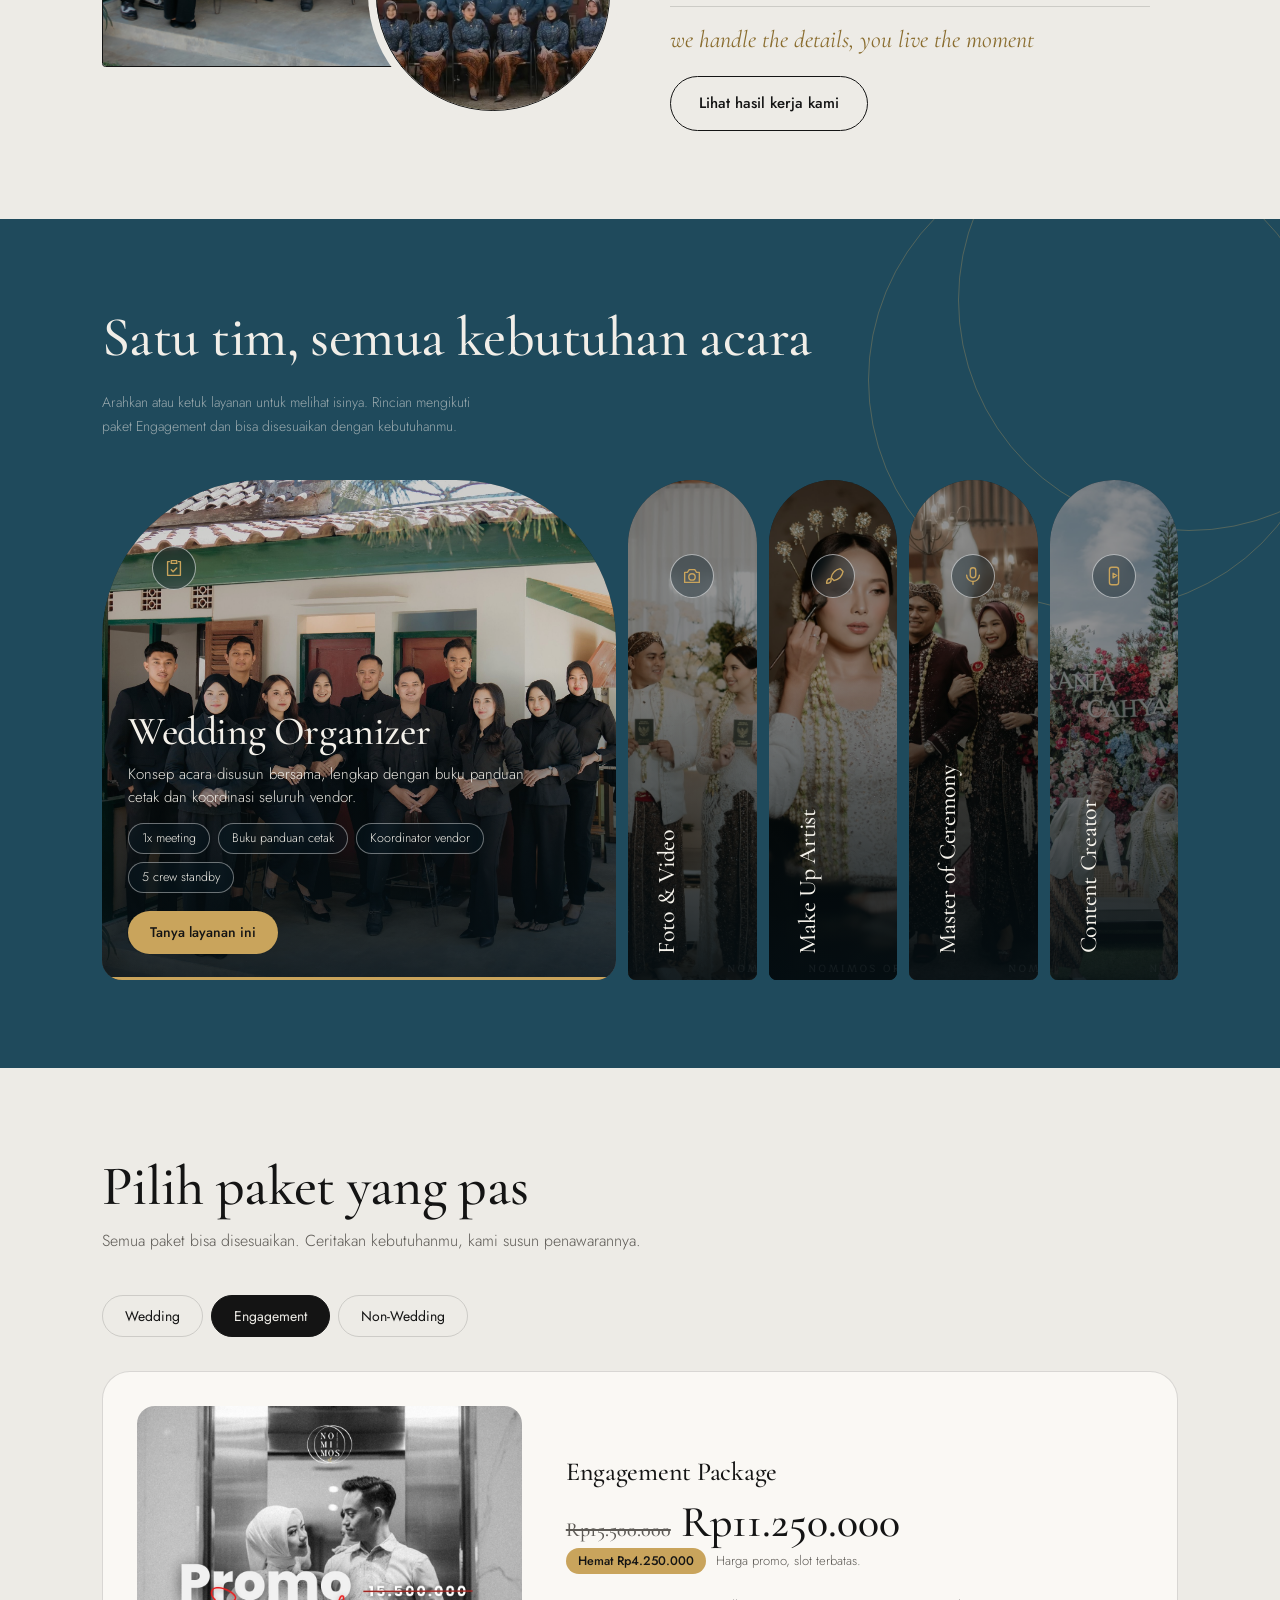
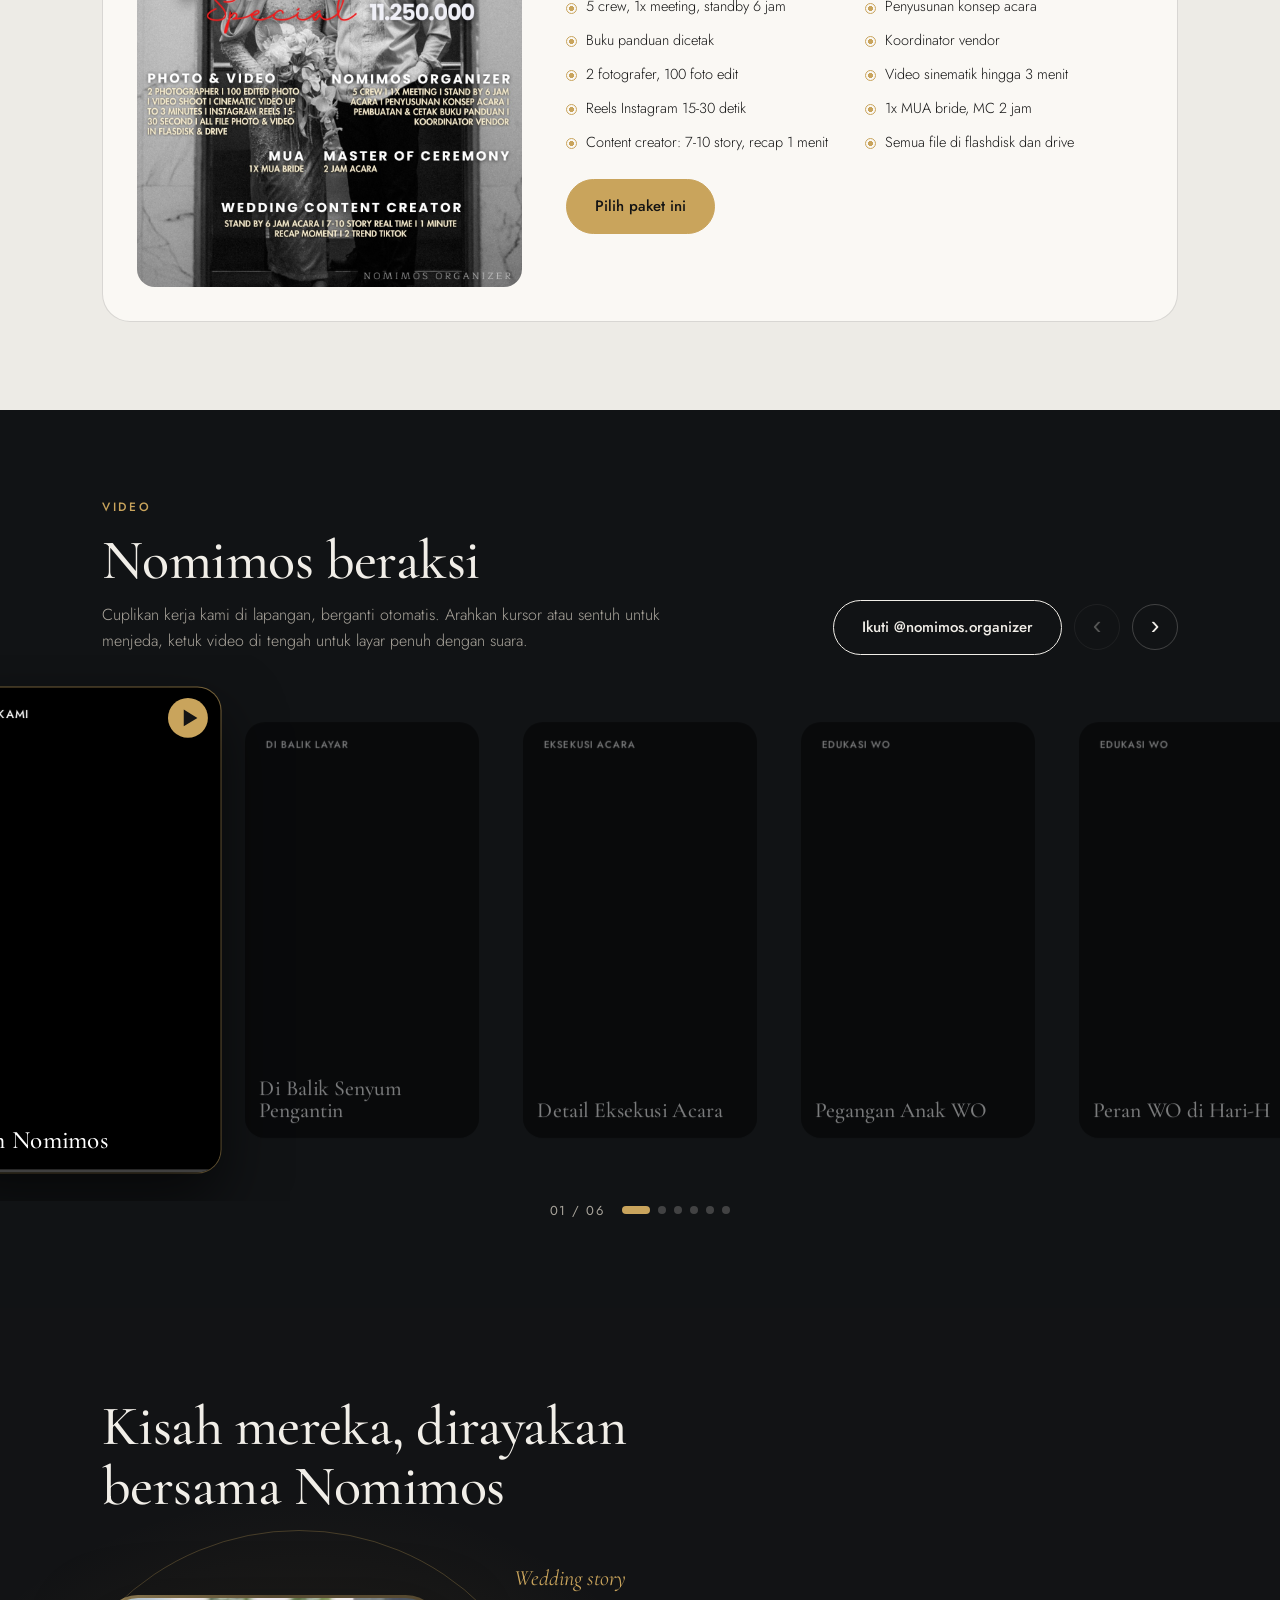
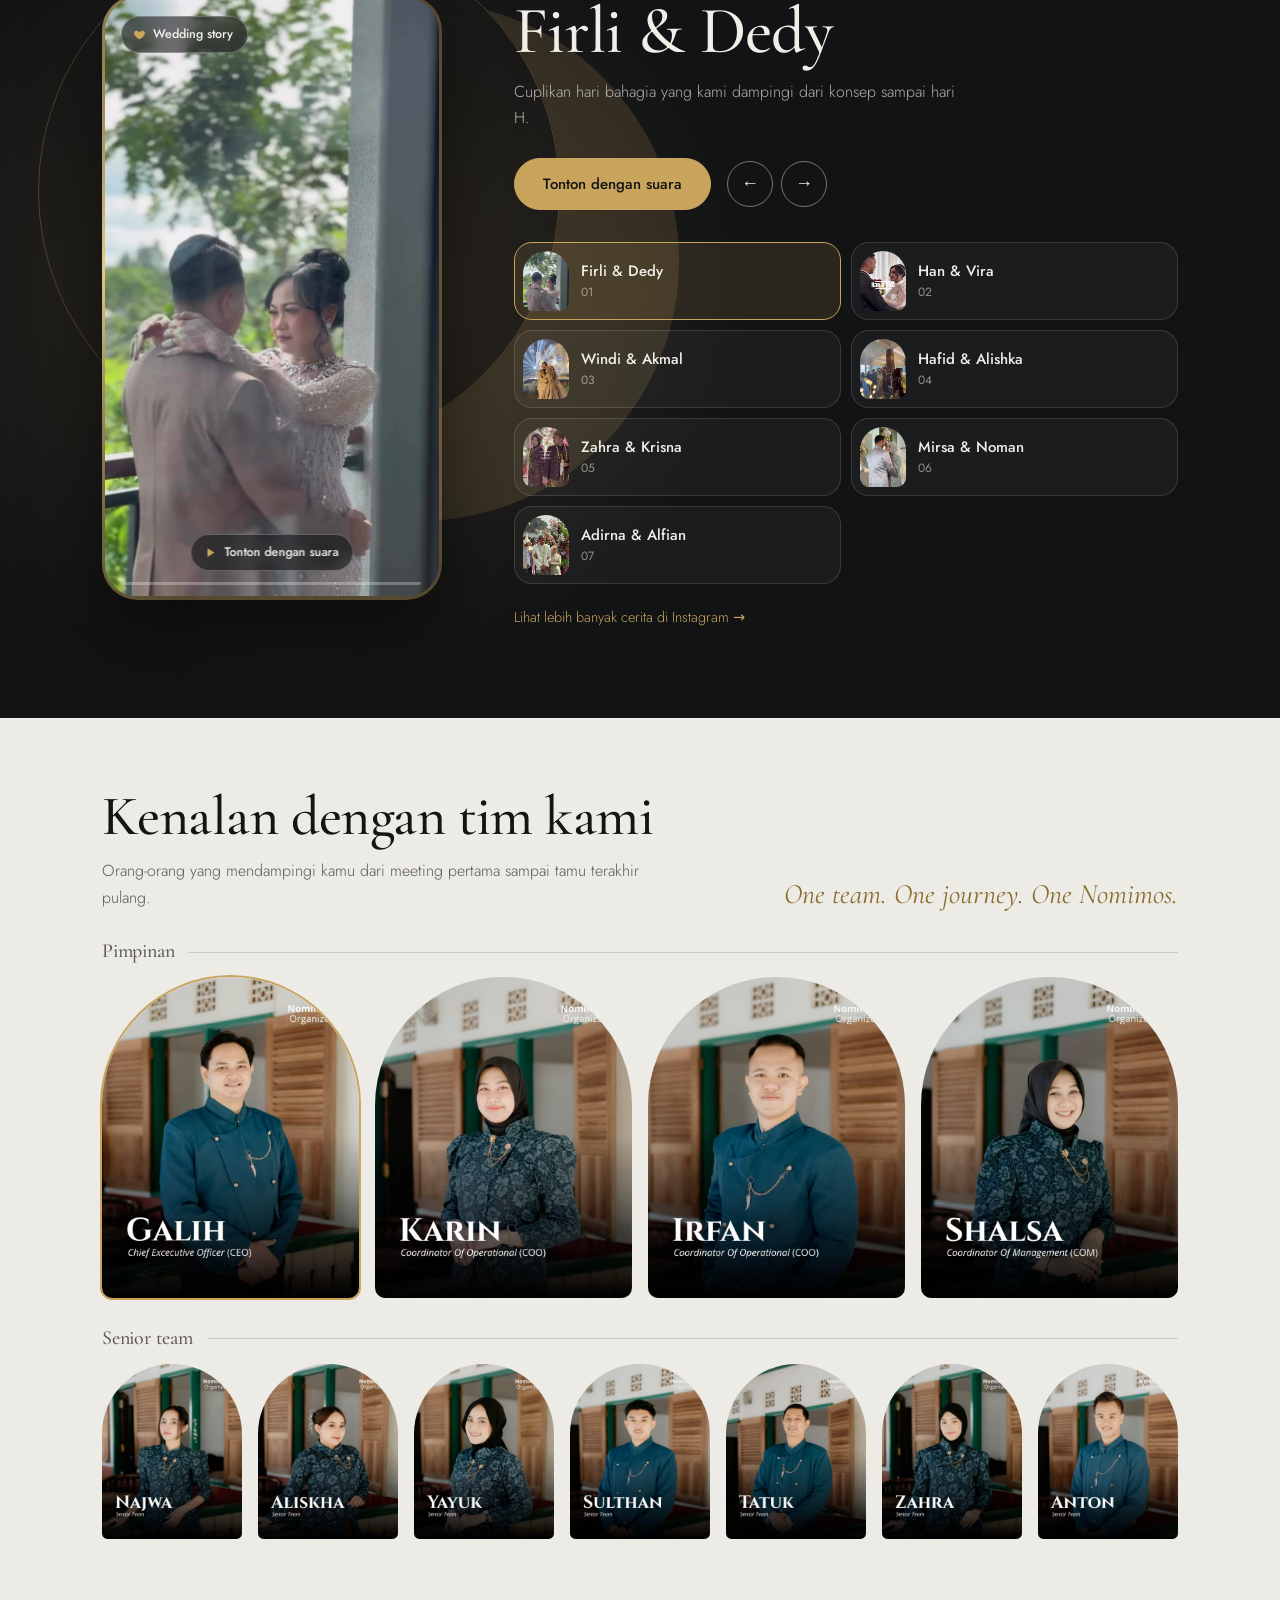
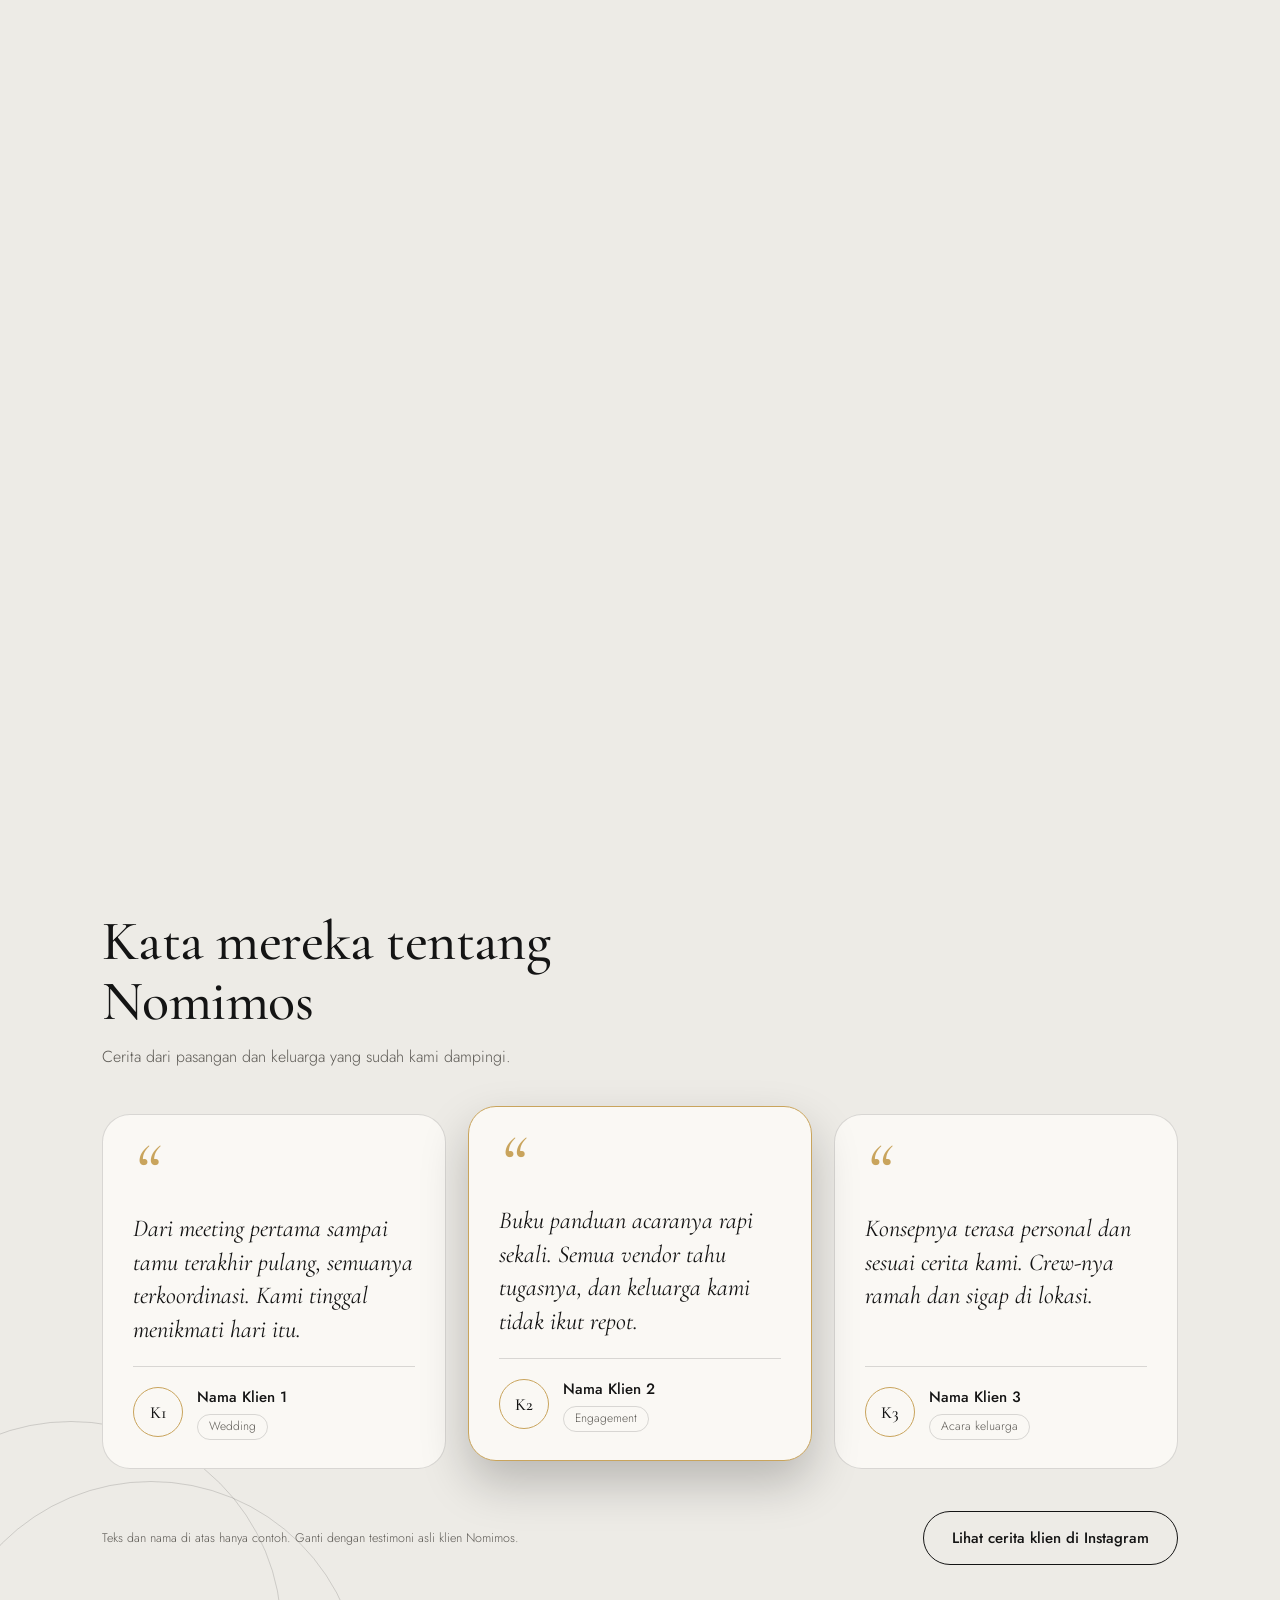
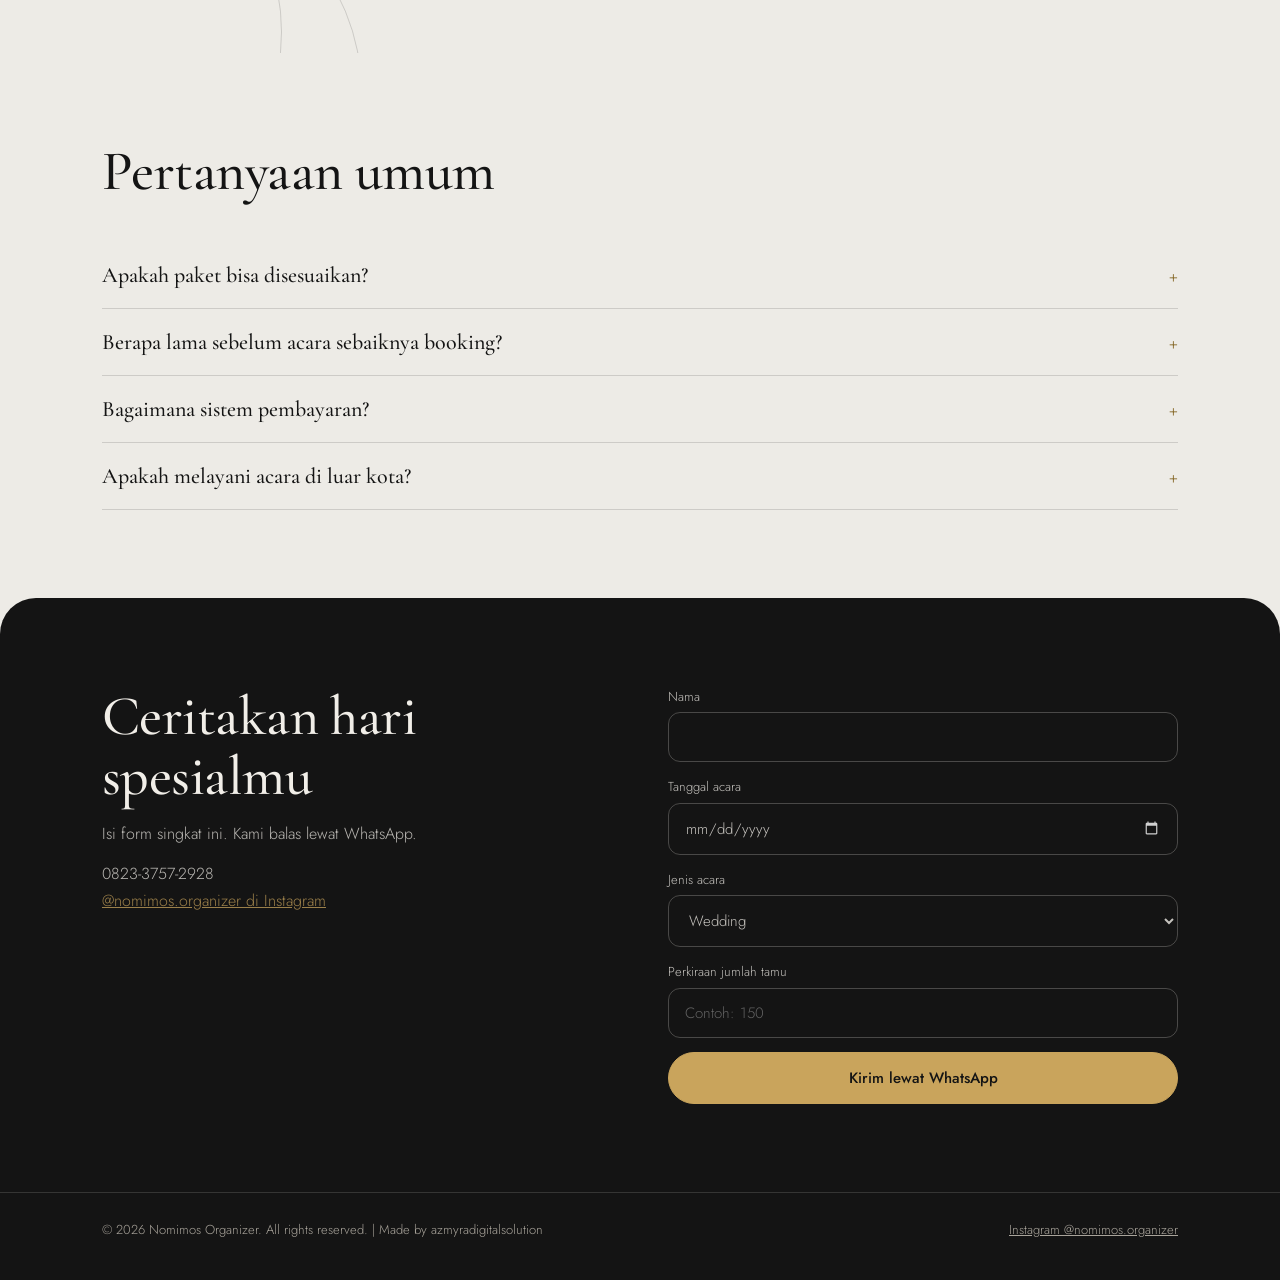
==== commit bdf8aa15: "Ganti video section Nomimos beraksi dengan 5 video baru, Tim Nomimos jadi yang pertama" ====
--- a/index.html
+++ b/index.html
@@ -30,23 +30,23 @@
   <script>try{var t=localStorage.getItem('ntheme');if(t)document.documentElement.dataset.theme=t}catch(e){}</script>
 
   <!-- CSS: urutan penting (dasar -> komponen -> utilitas) -->
-  <link rel="stylesheet" href="css/base.css?v=3">
-  <link rel="stylesheet" href="css/animations.css?v=3">
-  <link rel="stylesheet" href="css/nav.css?v=3">
-  <link rel="stylesheet" href="css/hero.css?v=3">
-  <link rel="stylesheet" href="css/marquee-stats.css?v=3">
-  <link rel="stylesheet" href="css/about.css?v=3">
-  <link rel="stylesheet" href="css/services.css?v=3">
-  <link rel="stylesheet" href="css/packages.css?v=3">
-  <link rel="stylesheet" href="css/media.css?v=3">
-  <link rel="stylesheet" href="css/stories.css?v=3">
-  <link rel="stylesheet" href="css/team.css?v=3">
-  <link rel="stylesheet" href="css/process.css?v=3">
-  <link rel="stylesheet" href="css/testimonials.css?v=3">
-  <link rel="stylesheet" href="css/faq-contact.css?v=3">
-  <link rel="stylesheet" href="css/footer.css?v=3">
-  <link rel="stylesheet" href="css/widgets.css?v=3">
-  <link rel="stylesheet" href="css/utilities.css?v=3">
+  <link rel="stylesheet" href="css/base.css?v=4">
+  <link rel="stylesheet" href="css/animations.css?v=4">
+  <link rel="stylesheet" href="css/nav.css?v=4">
+  <link rel="stylesheet" href="css/hero.css?v=4">
+  <link rel="stylesheet" href="css/marquee-stats.css?v=4">
+  <link rel="stylesheet" href="css/about.css?v=4">
+  <link rel="stylesheet" href="css/services.css?v=4">
+  <link rel="stylesheet" href="css/packages.css?v=4">
+  <link rel="stylesheet" href="css/media.css?v=4">
+  <link rel="stylesheet" href="css/stories.css?v=4">
+  <link rel="stylesheet" href="css/team.css?v=4">
+  <link rel="stylesheet" href="css/process.css?v=4">
+  <link rel="stylesheet" href="css/testimonials.css?v=4">
+  <link rel="stylesheet" href="css/faq-contact.css?v=4">
+  <link rel="stylesheet" href="css/footer.css?v=4">
+  <link rel="stylesheet" href="css/widgets.css?v=4">
+  <link rel="stylesheet" href="css/utilities.css?v=4">
 </head>
 <body>
   <!-- Garis progres scroll (diatur oleh js/nav.js) -->
@@ -307,40 +307,40 @@
       </div>
     </div>
     <div class="reels" role="group" aria-roledescription="carousel" aria-label="Video Nomimos">
-        <button class="rl" type="button" data-src="assets/video/rino-jojo.mp4" data-cat="Wedding film" data-title="Rino & Jojo" aria-label="Tonton video Rino & Jojo">
-          <video src="assets/video/rino-jojo.mp4#t=0.1" loop muted playsinline preload="metadata"></video>
-          <i class="rl-chip">Wedding film</i><i class="rl-play" aria-hidden="true"></i>
-          <span class="rl-info"><b>Rino & Jojo</b><small class="rl-dur"></small></span>
-          <i class="rl-bar" aria-hidden="true"></i>
-        </button>
-        <button class="rl" type="button" data-src="assets/video/teaser-1.mp4" data-cat="Teaser" data-title="Teaser 1" aria-label="Tonton video Teaser 1">
-          <video src="assets/video/teaser-1.mp4#t=0.1" loop muted playsinline preload="metadata"></video>
-          <i class="rl-chip">Teaser</i><i class="rl-play" aria-hidden="true"></i>
-          <span class="rl-info"><b>Teaser 1</b><small class="rl-dur"></small></span>
-          <i class="rl-bar" aria-hidden="true"></i>
-        </button>
-        <button class="rl" type="button" data-src="assets/video/teaser-2.mp4" data-cat="Teaser" data-title="Teaser 2" aria-label="Tonton video Teaser 2">
-          <video src="assets/video/teaser-2.mp4#t=0.1" loop muted playsinline preload="metadata"></video>
-          <i class="rl-chip">Teaser</i><i class="rl-play" aria-hidden="true"></i>
-          <span class="rl-info"><b>Teaser 2</b><small class="rl-dur"></small></span>
-          <i class="rl-bar" aria-hidden="true"></i>
-        </button>
-        <button class="rl" type="button" data-src="assets/video/paket-wedding.mp4" data-cat="Paket" data-title="Wedding Package" aria-label="Tonton video Wedding Package">
-          <video src="assets/video/paket-wedding.mp4#t=0.1" loop muted playsinline preload="metadata"></video>
-          <i class="rl-chip">Paket</i><i class="rl-play" aria-hidden="true"></i>
-          <span class="rl-info"><b>Wedding Package</b><small class="rl-dur"></small></span>
-          <i class="rl-bar" aria-hidden="true"></i>
-        </button>
-        <button class="rl" type="button" data-src="assets/video/paket-non-wedding.mp4" data-cat="Paket" data-title="Paket Non-Wedding" aria-label="Tonton video Paket Non-Wedding">
-          <video src="assets/video/paket-non-wedding.mp4#t=0.1" loop muted playsinline preload="metadata"></video>
-          <i class="rl-chip">Paket</i><i class="rl-play" aria-hidden="true"></i>
-          <span class="rl-info"><b>Paket Non-Wedding</b><small class="rl-dur"></small></span>
-          <i class="rl-bar" aria-hidden="true"></i>
-        </button>
         <button class="rl" type="button" data-src="assets/video/tim-nomimos-1.mp4" data-cat="Tim kami" data-title="Tim Nomimos" aria-label="Tonton video Tim Nomimos">
           <video src="assets/video/tim-nomimos-1.mp4#t=0.1" loop muted playsinline preload="metadata"></video>
           <i class="rl-chip">Tim kami</i><i class="rl-play" aria-hidden="true"></i>
           <span class="rl-info"><b>Tim Nomimos</b><small class="rl-dur"></small></span>
+          <i class="rl-bar" aria-hidden="true"></i>
+        </button>
+        <button class="rl" type="button" data-src="assets/video/di-balik-senyum-pengantin.mp4" data-cat="Di balik layar" data-title="Di Balik Senyum Pengantin" aria-label="Tonton video Di Balik Senyum Pengantin">
+          <video src="assets/video/di-balik-senyum-pengantin.mp4#t=0.1" loop muted playsinline preload="metadata"></video>
+          <i class="rl-chip">Di balik layar</i><i class="rl-play" aria-hidden="true"></i>
+          <span class="rl-info"><b>Di Balik Senyum Pengantin</b><small class="rl-dur"></small></span>
+          <i class="rl-bar" aria-hidden="true"></i>
+        </button>
+        <button class="rl" type="button" data-src="assets/video/detail-eksekusi-acara.mp4" data-cat="Eksekusi acara" data-title="Detail Eksekusi Acara" aria-label="Tonton video Detail Eksekusi Acara">
+          <video src="assets/video/detail-eksekusi-acara.mp4#t=0.1" loop muted playsinline preload="metadata"></video>
+          <i class="rl-chip">Eksekusi acara</i><i class="rl-play" aria-hidden="true"></i>
+          <span class="rl-info"><b>Detail Eksekusi Acara</b><small class="rl-dur"></small></span>
+          <i class="rl-bar" aria-hidden="true"></i>
+        </button>
+        <button class="rl" type="button" data-src="assets/video/pegangan-anak-wo.mp4" data-cat="Edukasi WO" data-title="Pegangan Anak WO" aria-label="Tonton video Pegangan Anak WO">
+          <video src="assets/video/pegangan-anak-wo.mp4#t=0.1" loop muted playsinline preload="metadata"></video>
+          <i class="rl-chip">Edukasi WO</i><i class="rl-play" aria-hidden="true"></i>
+          <span class="rl-info"><b>Pegangan Anak WO</b><small class="rl-dur"></small></span>
+          <i class="rl-bar" aria-hidden="true"></i>
+        </button>
+        <button class="rl" type="button" data-src="assets/video/peran-wo-panitia-keluarga.mp4" data-cat="Edukasi WO" data-title="Peran WO di Hari-H" aria-label="Tonton video Peran WO di Hari-H">
+          <video src="assets/video/peran-wo-panitia-keluarga.mp4#t=0.1" loop muted playsinline preload="metadata"></video>
+          <i class="rl-chip">Edukasi WO</i><i class="rl-play" aria-hidden="true"></i>
+          <span class="rl-info"><b>Peran WO di Hari-H</b><small class="rl-dur"></small></span>
+          <i class="rl-bar" aria-hidden="true"></i>
+        </button>
+        <button class="rl" type="button" data-src="assets/video/wo-adalah-solusi.mp4" data-cat="Edukasi WO" data-title="WO Adalah Solusi" aria-label="Tonton video WO Adalah Solusi">
+          <video src="assets/video/wo-adalah-solusi.mp4#t=0.1" loop muted playsinline preload="metadata"></video>
+          <i class="rl-chip">Edukasi WO</i><i class="rl-play" aria-hidden="true"></i>
+          <span class="rl-info"><b>WO Adalah Solusi</b><small class="rl-dur"></small></span>
           <i class="rl-bar" aria-hidden="true"></i>
         </button>
     </div>
@@ -546,18 +546,18 @@
   <div class="lb" id="lbi" hidden role="dialog" aria-label="Foto"><button class="x" aria-label="Tutup">×</button><img id="lbim" alt=""></div>
 
   <!-- JavaScript: urutan penting. config.js & media.js harus lebih dulu. -->
-  <script src="js/config.js?v=3" defer></script>
-  <script src="js/media.js?v=3" defer></script>
-  <script src="js/nav.js?v=3" defer></script>
-  <script src="js/hero.js?v=3" defer></script>
-  <script src="js/reveal.js?v=3" defer></script>
-  <script src="js/services.js?v=3" defer></script>
-  <script src="js/packages.js?v=3" defer></script>
-  <script src="js/reels.js?v=3" defer></script>
-  <script src="js/stories.js?v=3" defer></script>
-  <script src="js/testimonials.js?v=3" defer></script>
-  <script src="js/contact.js?v=3" defer></script>
-  <script src="js/music.js?v=3" defer></script>
-  <script src="js/cursor.js?v=3" defer></script>
+  <script src="js/config.js?v=4" defer></script>
+  <script src="js/media.js?v=4" defer></script>
+  <script src="js/nav.js?v=4" defer></script>
+  <script src="js/hero.js?v=4" defer></script>
+  <script src="js/reveal.js?v=4" defer></script>
+  <script src="js/services.js?v=4" defer></script>
+  <script src="js/packages.js?v=4" defer></script>
+  <script src="js/reels.js?v=4" defer></script>
+  <script src="js/stories.js?v=4" defer></script>
+  <script src="js/testimonials.js?v=4" defer></script>
+  <script src="js/contact.js?v=4" defer></script>
+  <script src="js/music.js?v=4" defer></script>
+  <script src="js/cursor.js?v=4" defer></script>
 </body>
 </html>
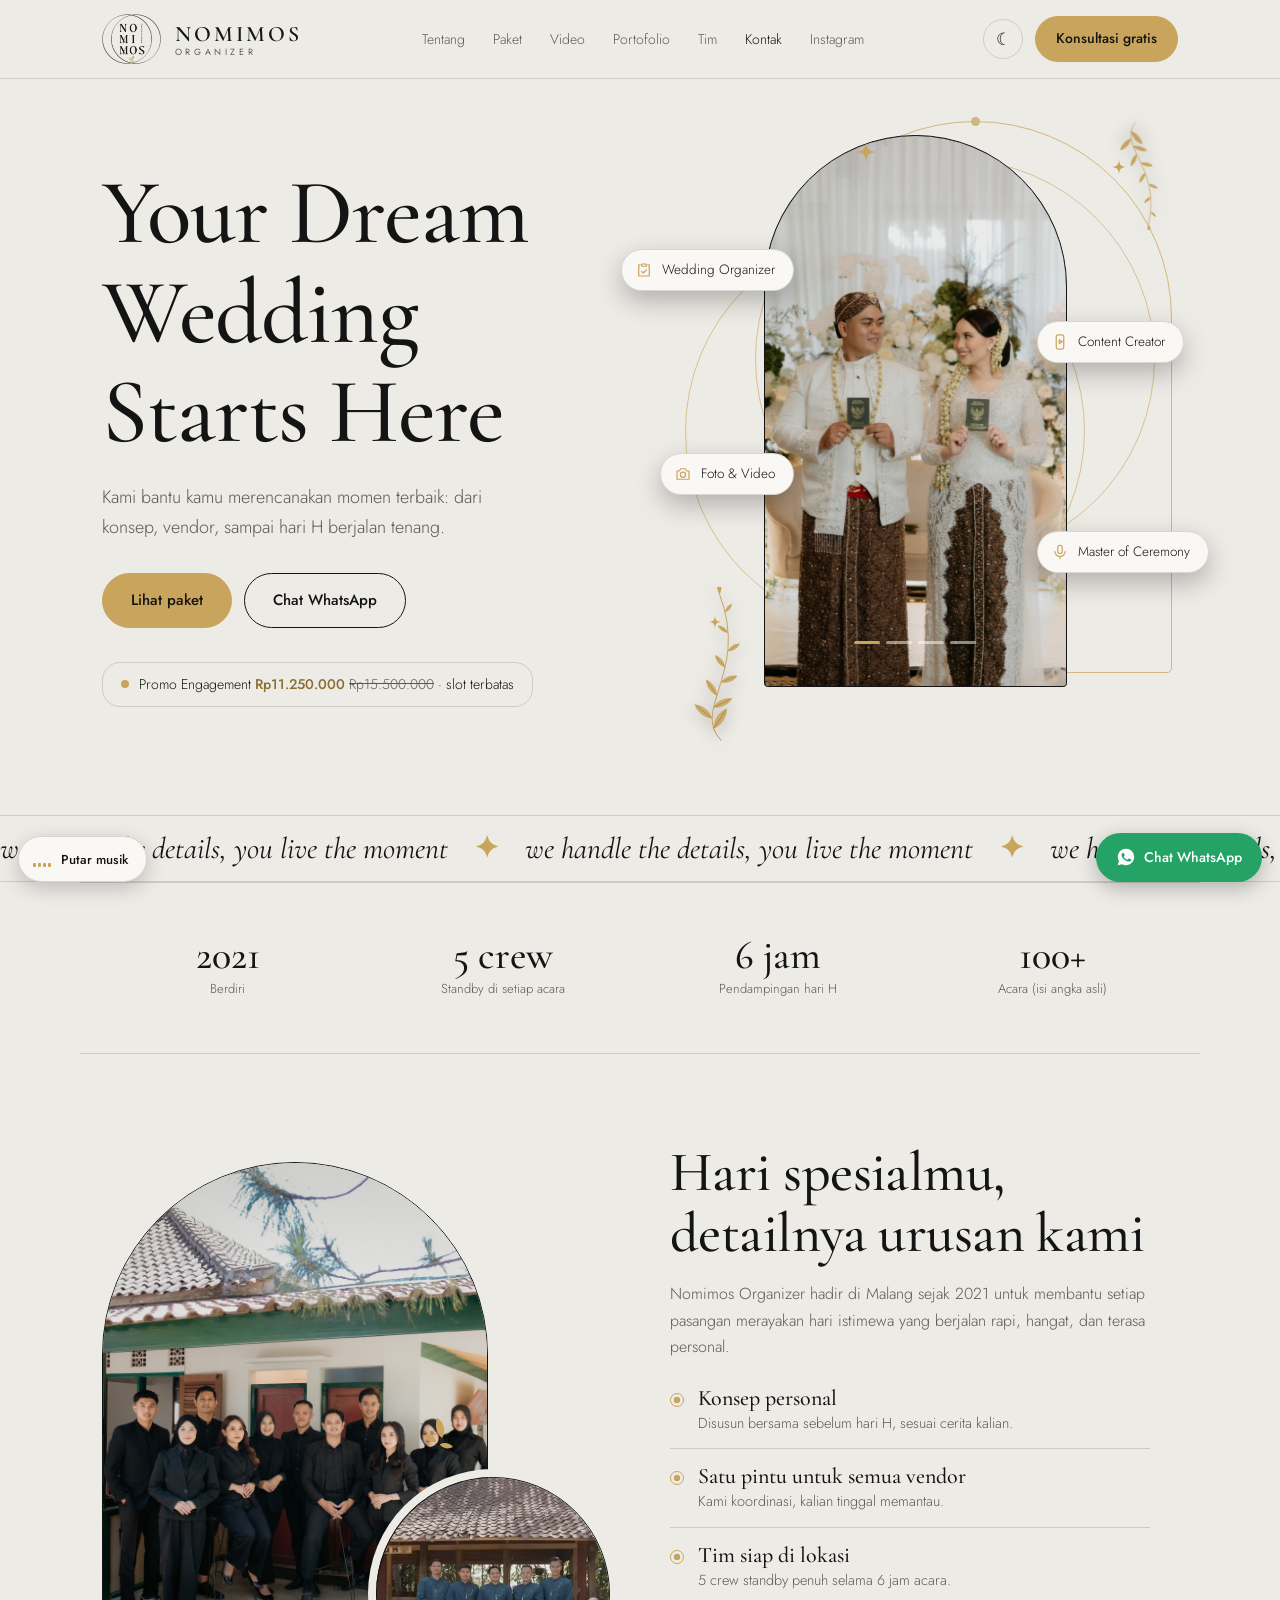
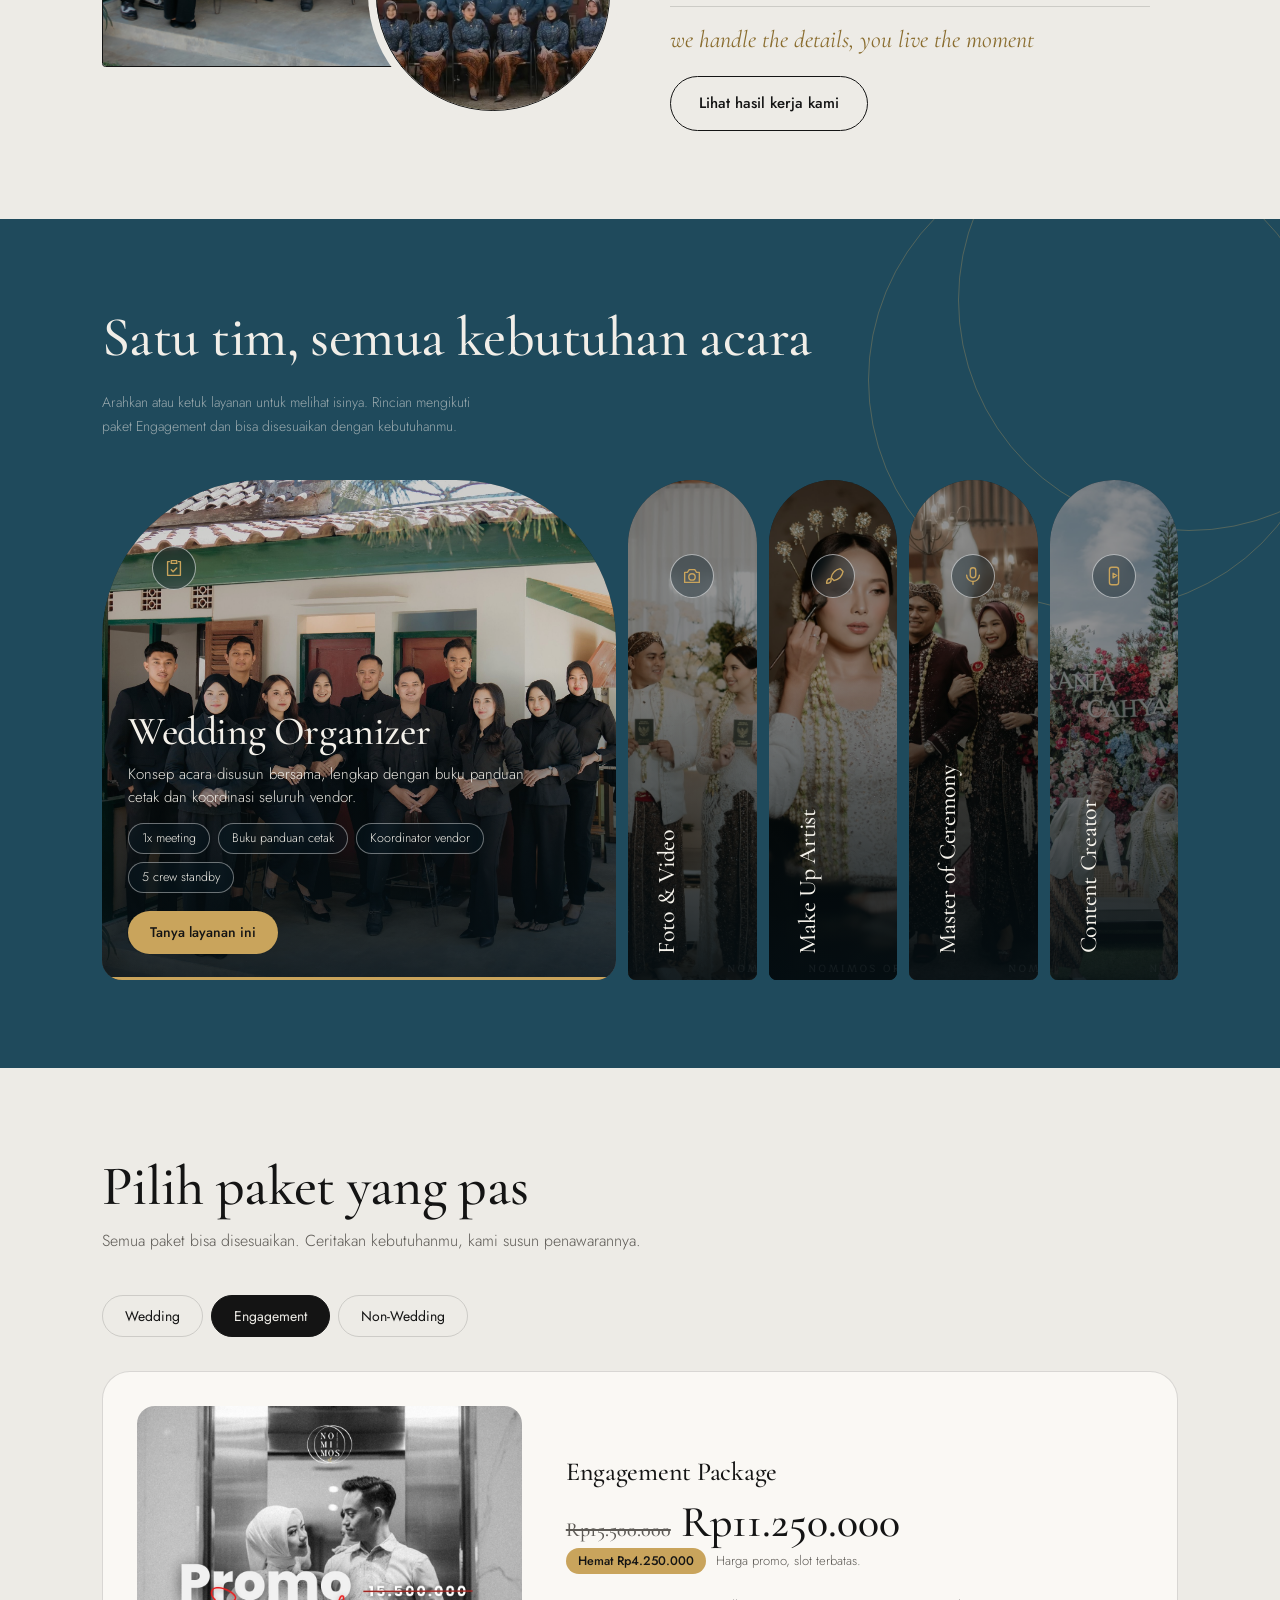
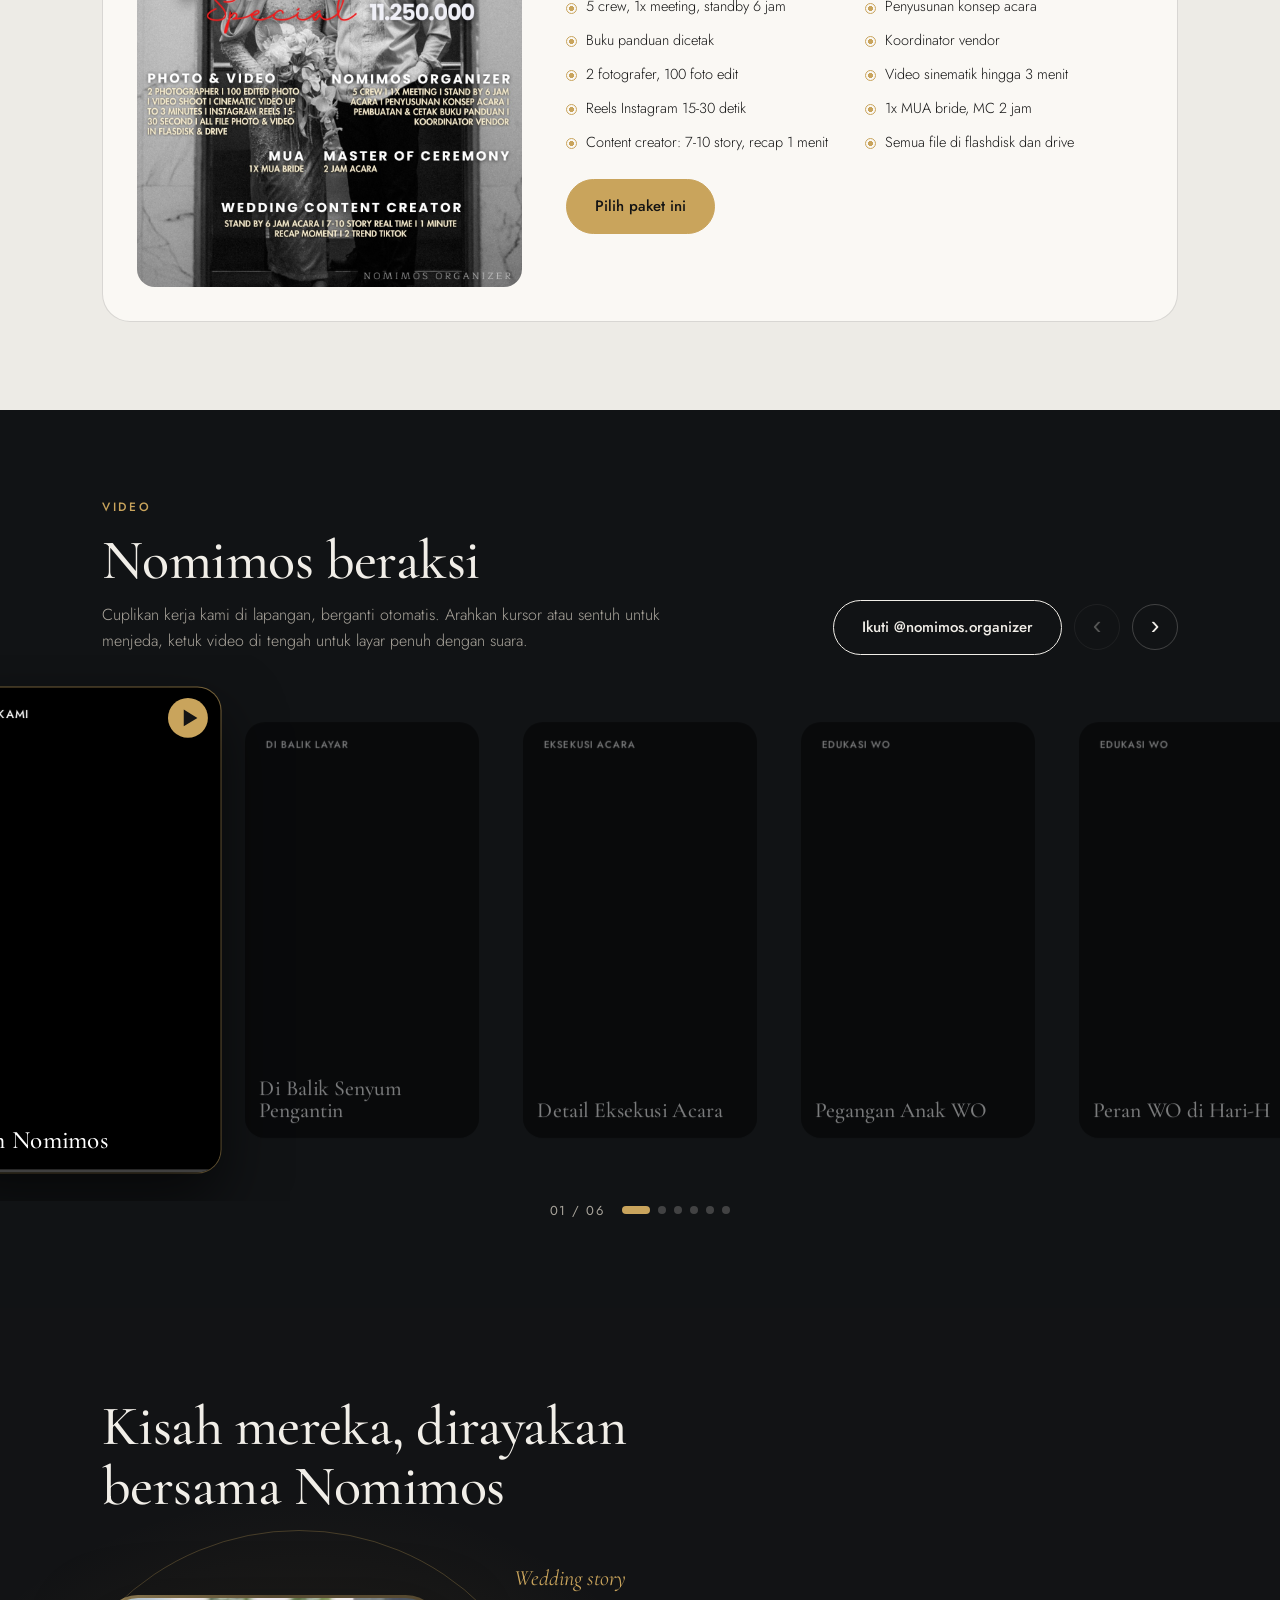
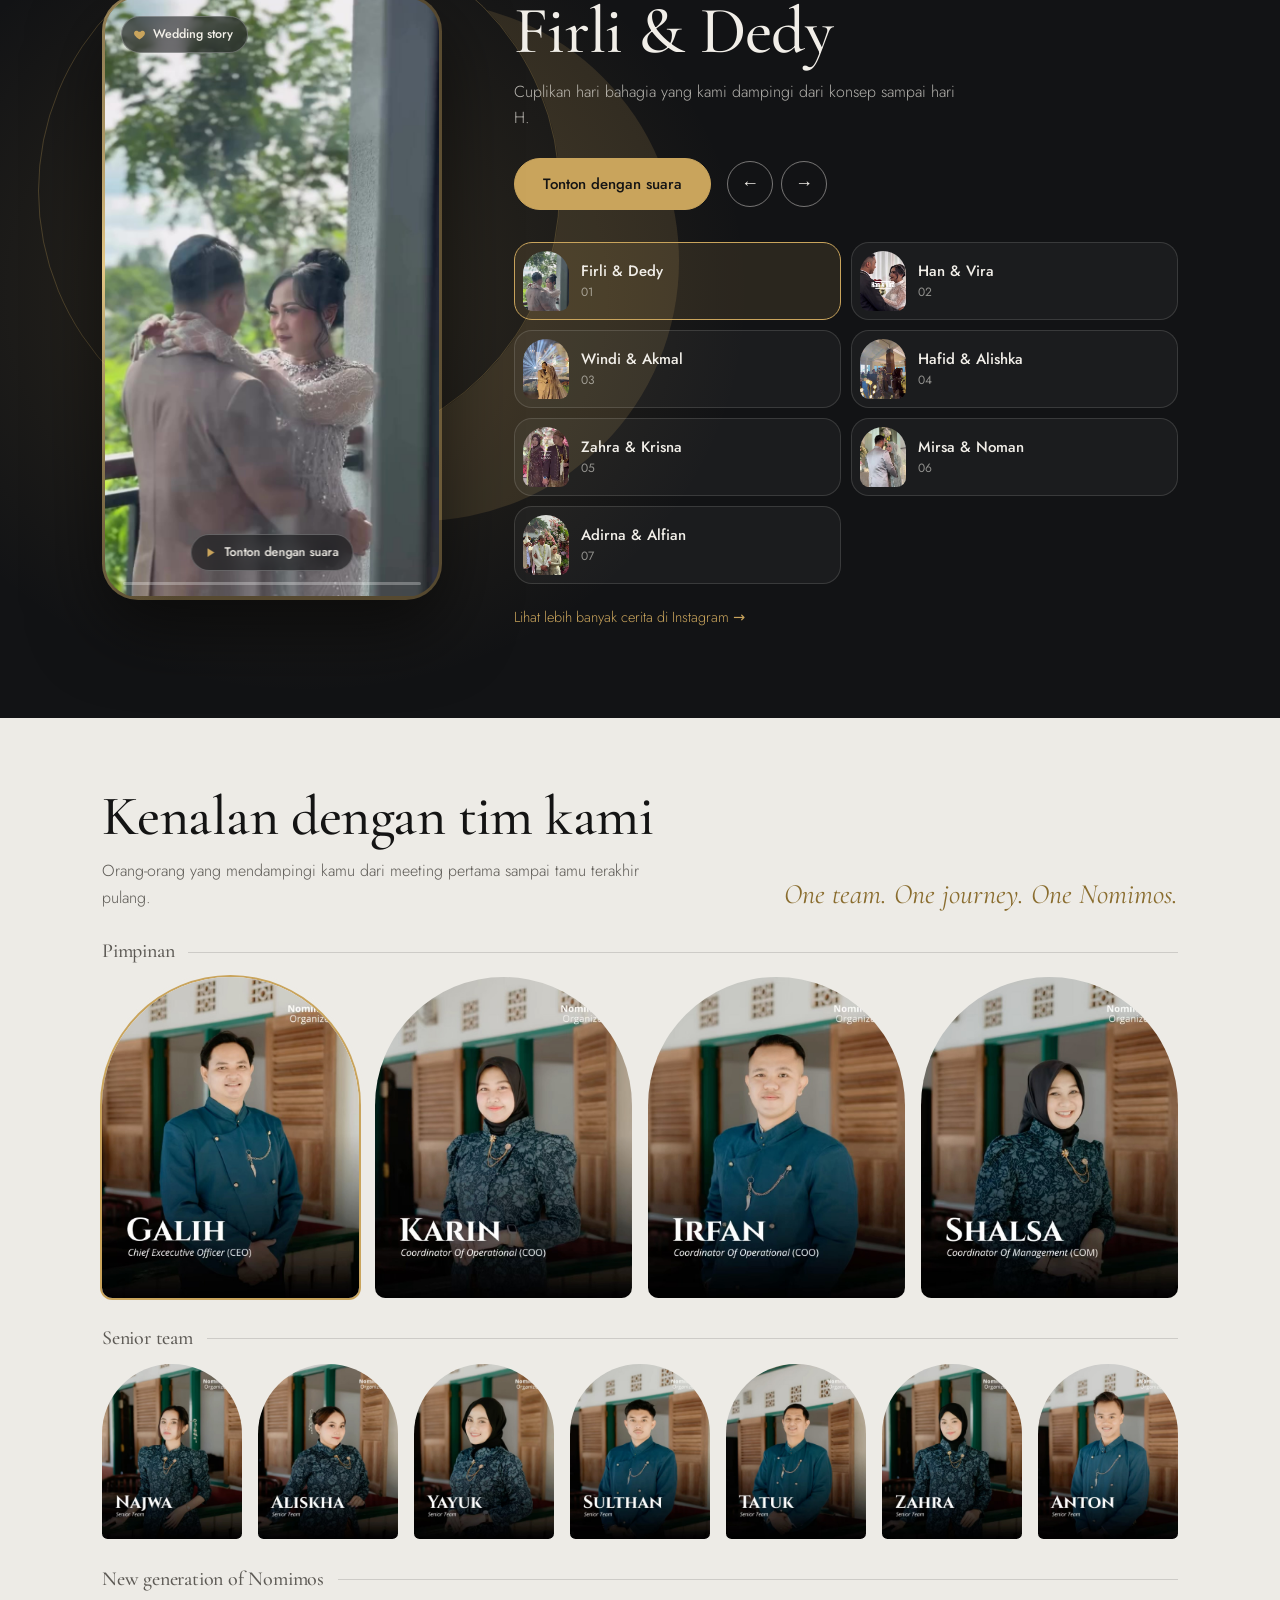
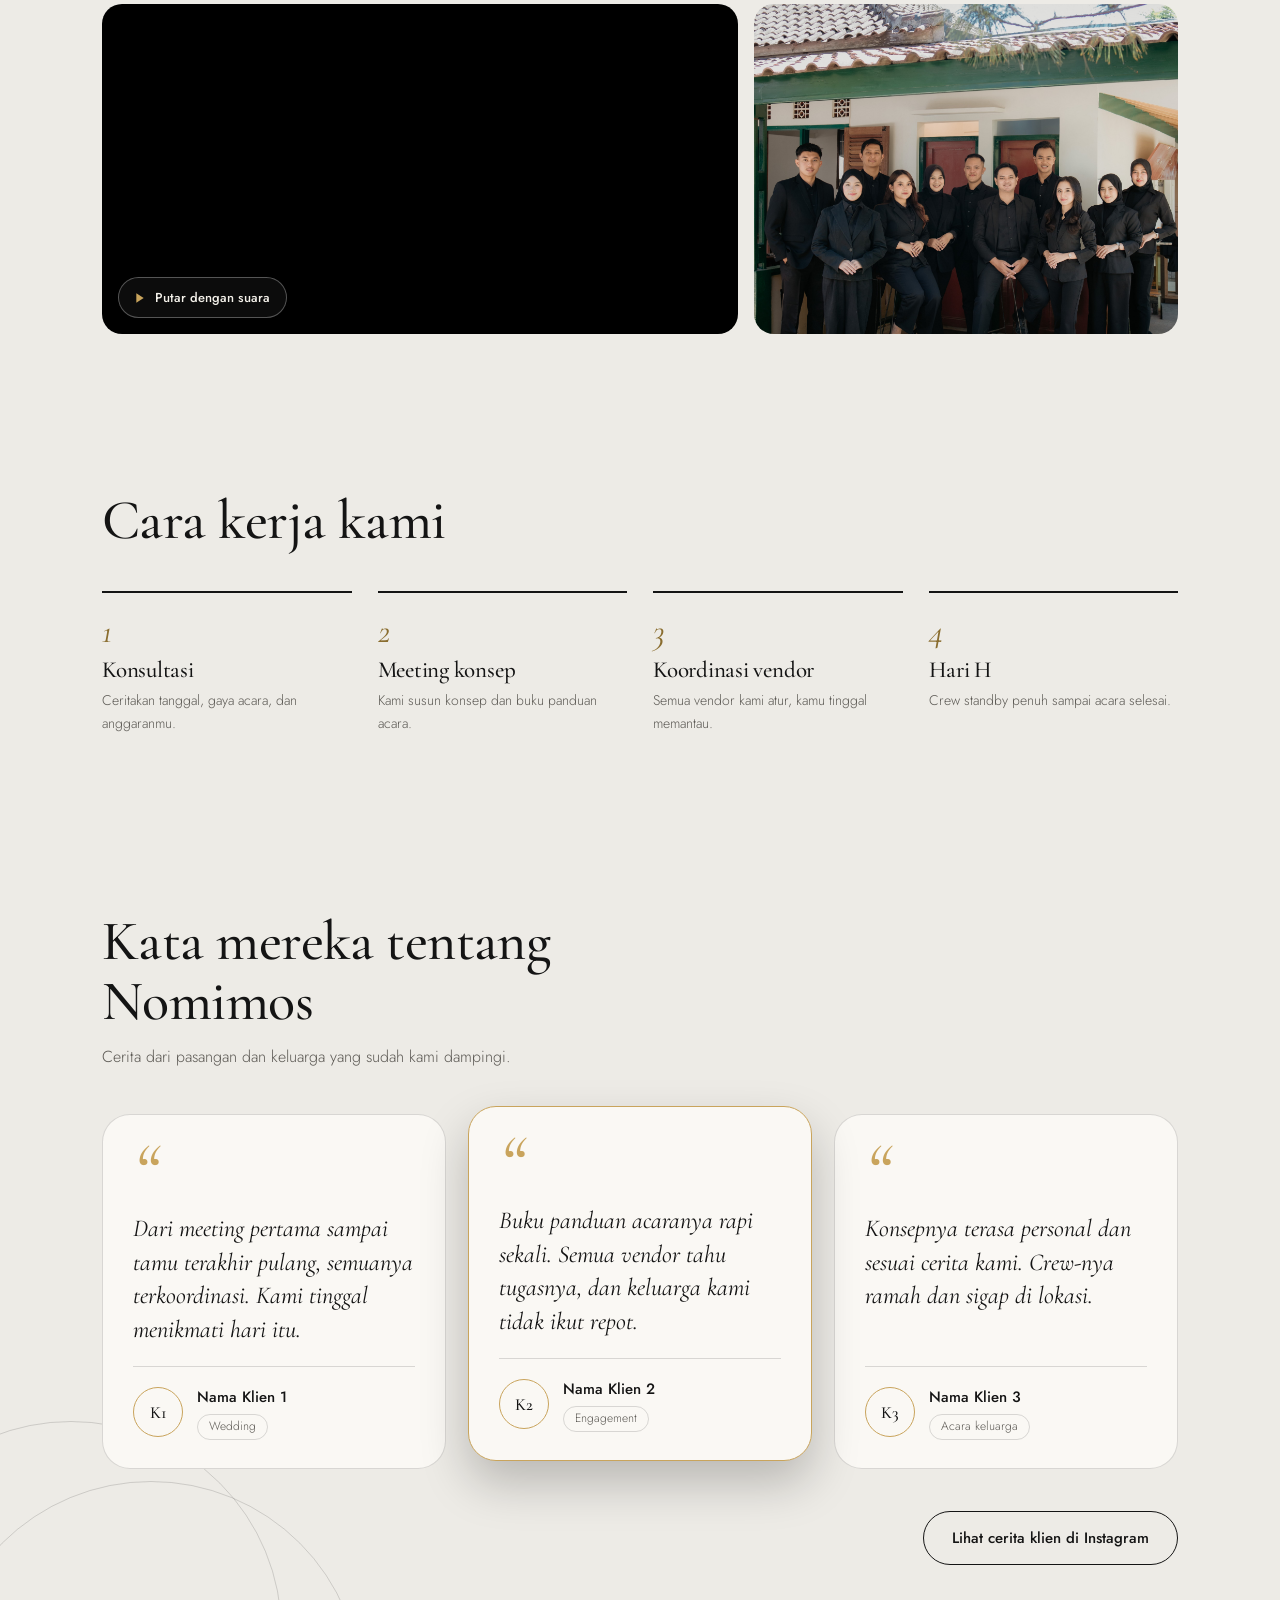
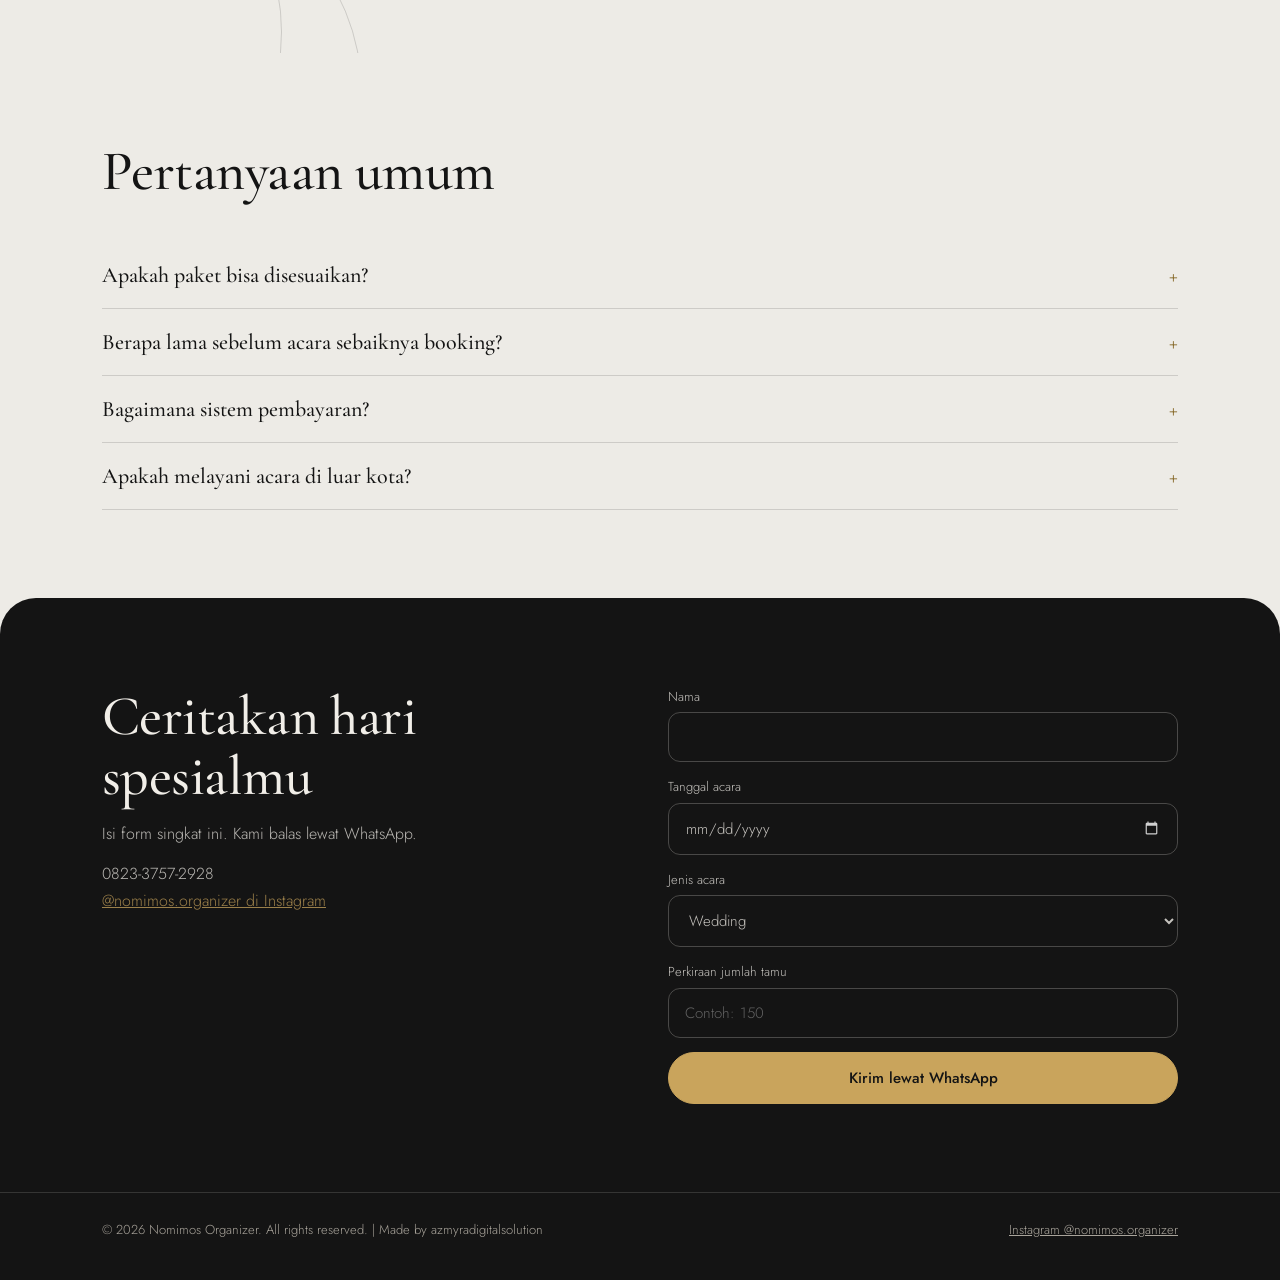
==== commit 70871b1f: "Ubah label musik menjadi Music dan hapus catatan contoh di section testimoni" ====
--- a/index.html
+++ b/index.html
@@ -30,23 +30,23 @@
   <script>try{var t=localStorage.getItem('ntheme');if(t)document.documentElement.dataset.theme=t}catch(e){}</script>
 
   <!-- CSS: urutan penting (dasar -> komponen -> utilitas) -->
-  <link rel="stylesheet" href="css/base.css?v=4">
-  <link rel="stylesheet" href="css/animations.css?v=4">
-  <link rel="stylesheet" href="css/nav.css?v=4">
-  <link rel="stylesheet" href="css/hero.css?v=4">
-  <link rel="stylesheet" href="css/marquee-stats.css?v=4">
-  <link rel="stylesheet" href="css/about.css?v=4">
-  <link rel="stylesheet" href="css/services.css?v=4">
-  <link rel="stylesheet" href="css/packages.css?v=4">
-  <link rel="stylesheet" href="css/media.css?v=4">
-  <link rel="stylesheet" href="css/stories.css?v=4">
-  <link rel="stylesheet" href="css/team.css?v=4">
-  <link rel="stylesheet" href="css/process.css?v=4">
-  <link rel="stylesheet" href="css/testimonials.css?v=4">
-  <link rel="stylesheet" href="css/faq-contact.css?v=4">
-  <link rel="stylesheet" href="css/footer.css?v=4">
-  <link rel="stylesheet" href="css/widgets.css?v=4">
-  <link rel="stylesheet" href="css/utilities.css?v=4">
+  <link rel="stylesheet" href="css/base.css?v=5">
+  <link rel="stylesheet" href="css/animations.css?v=5">
+  <link rel="stylesheet" href="css/nav.css?v=5">
+  <link rel="stylesheet" href="css/hero.css?v=5">
+  <link rel="stylesheet" href="css/marquee-stats.css?v=5">
+  <link rel="stylesheet" href="css/about.css?v=5">
+  <link rel="stylesheet" href="css/services.css?v=5">
+  <link rel="stylesheet" href="css/packages.css?v=5">
+  <link rel="stylesheet" href="css/media.css?v=5">
+  <link rel="stylesheet" href="css/stories.css?v=5">
+  <link rel="stylesheet" href="css/team.css?v=5">
+  <link rel="stylesheet" href="css/process.css?v=5">
+  <link rel="stylesheet" href="css/testimonials.css?v=5">
+  <link rel="stylesheet" href="css/faq-contact.css?v=5">
+  <link rel="stylesheet" href="css/footer.css?v=5">
+  <link rel="stylesheet" href="css/widgets.css?v=5">
+  <link rel="stylesheet" href="css/utilities.css?v=5">
 </head>
 <body>
   <!-- Garis progres scroll (diatur oleh js/nav.js) -->
@@ -487,7 +487,6 @@
       </div>
       <div class="tm-dots" id="tmDots"></div>
       <div class="tm-foot">
-        <p class="tmnote">Teks dan nama di atas hanya contoh. Ganti dengan testimoni asli klien Nomimos.</p>
         <a class="btn" href="https://www.instagram.com/nomimos.organizer/" target="_blank" rel="noopener">Lihat cerita klien di Instagram</a>
       </div>
     </div>
@@ -541,23 +540,23 @@
   <!-- Tombol WhatsApp melayang -->
   <a class="wa" href="https://wa.me/6282337572928" target="_blank" rel="noopener" aria-label="Chat WhatsApp"><svg viewBox="0 0 24 24" fill="currentColor" aria-hidden="true"><path d="M12.04 2a9.9 9.9 0 0 0-8.5 14.9L2 22l5.2-1.4A9.9 9.9 0 1 0 12.04 2zm5.8 14.1c-.25.7-1.4 1.3-1.95 1.35-.5.05-1.1.07-1.8-.12a14 14 0 0 1-1.6-.6c-2.8-1.2-4.6-4-4.75-4.2-.14-.2-1.1-1.5-1.1-2.8 0-1.4.7-2 .95-2.3.25-.3.55-.35.75-.35h.5c.17 0 .4-.06.6.45.25.6.85 2.1.9 2.25.07.15.1.3 0 .5-.1.2-.15.3-.3.5-.15.15-.3.35-.45.5-.15.15-.3.3-.12.6.17.3.75 1.25 1.6 2 1.1.95 2 1.25 2.3 1.4.3.15.5.12.7-.07.2-.25.8-.95 1-1.28.2-.3.43-.25.7-.15.3.1 1.8.85 2.1 1 .3.15.5.22.57.35.07.12.07.7-.18 1.4z"/></svg><span>Chat WhatsApp</span></a>
   <!-- Tombol musik latar (js/music.js) -->
-  <button class="mus" id="mus" type="button" aria-pressed="true" aria-label="Musik saxophone"><span class="eq" aria-hidden="true"><i></i><i></i><i></i><i></i></span><span id="mlb">Putar musik</span></button>
+  <button class="mus" id="mus" type="button" aria-pressed="true" aria-label="Musik"><span class="eq" aria-hidden="true"><i></i><i></i><i></i><i></i></span><span id="mlb">Putar musik</span></button>
   <!-- LIGHTBOX FOTO (diisi lewat JavaScript) -->
   <div class="lb" id="lbi" hidden role="dialog" aria-label="Foto"><button class="x" aria-label="Tutup">×</button><img id="lbim" alt=""></div>
 
   <!-- JavaScript: urutan penting. config.js & media.js harus lebih dulu. -->
-  <script src="js/config.js?v=4" defer></script>
-  <script src="js/media.js?v=4" defer></script>
-  <script src="js/nav.js?v=4" defer></script>
-  <script src="js/hero.js?v=4" defer></script>
-  <script src="js/reveal.js?v=4" defer></script>
-  <script src="js/services.js?v=4" defer></script>
-  <script src="js/packages.js?v=4" defer></script>
-  <script src="js/reels.js?v=4" defer></script>
-  <script src="js/stories.js?v=4" defer></script>
-  <script src="js/testimonials.js?v=4" defer></script>
-  <script src="js/contact.js?v=4" defer></script>
-  <script src="js/music.js?v=4" defer></script>
-  <script src="js/cursor.js?v=4" defer></script>
+  <script src="js/config.js?v=5" defer></script>
+  <script src="js/media.js?v=5" defer></script>
+  <script src="js/nav.js?v=5" defer></script>
+  <script src="js/hero.js?v=5" defer></script>
+  <script src="js/reveal.js?v=5" defer></script>
+  <script src="js/services.js?v=5" defer></script>
+  <script src="js/packages.js?v=5" defer></script>
+  <script src="js/reels.js?v=5" defer></script>
+  <script src="js/stories.js?v=5" defer></script>
+  <script src="js/testimonials.js?v=5" defer></script>
+  <script src="js/contact.js?v=5" defer></script>
+  <script src="js/music.js?v=5" defer></script>
+  <script src="js/cursor.js?v=5" defer></script>
 </body>
 </html>
--- a/css/testimonials.css
+++ b/css/testimonials.css
@@ -172,17 +172,10 @@
 .tm-foot {
   display: flex;
   align-items: center;
-  justify-content: space-between;
+  justify-content: flex-end;
   flex-wrap: wrap;
   gap: 16px;
   margin-top: 42px;
-}
-
-.tmnote {
-  margin: 0;
-  max-width: 460px;
-  font-size: 12.5px;
-  color: var(--mute);
 }
 
 /* Responsif: Tablet & HP (lebar layar maksimal 1000px) — kartu bisa digeser */
